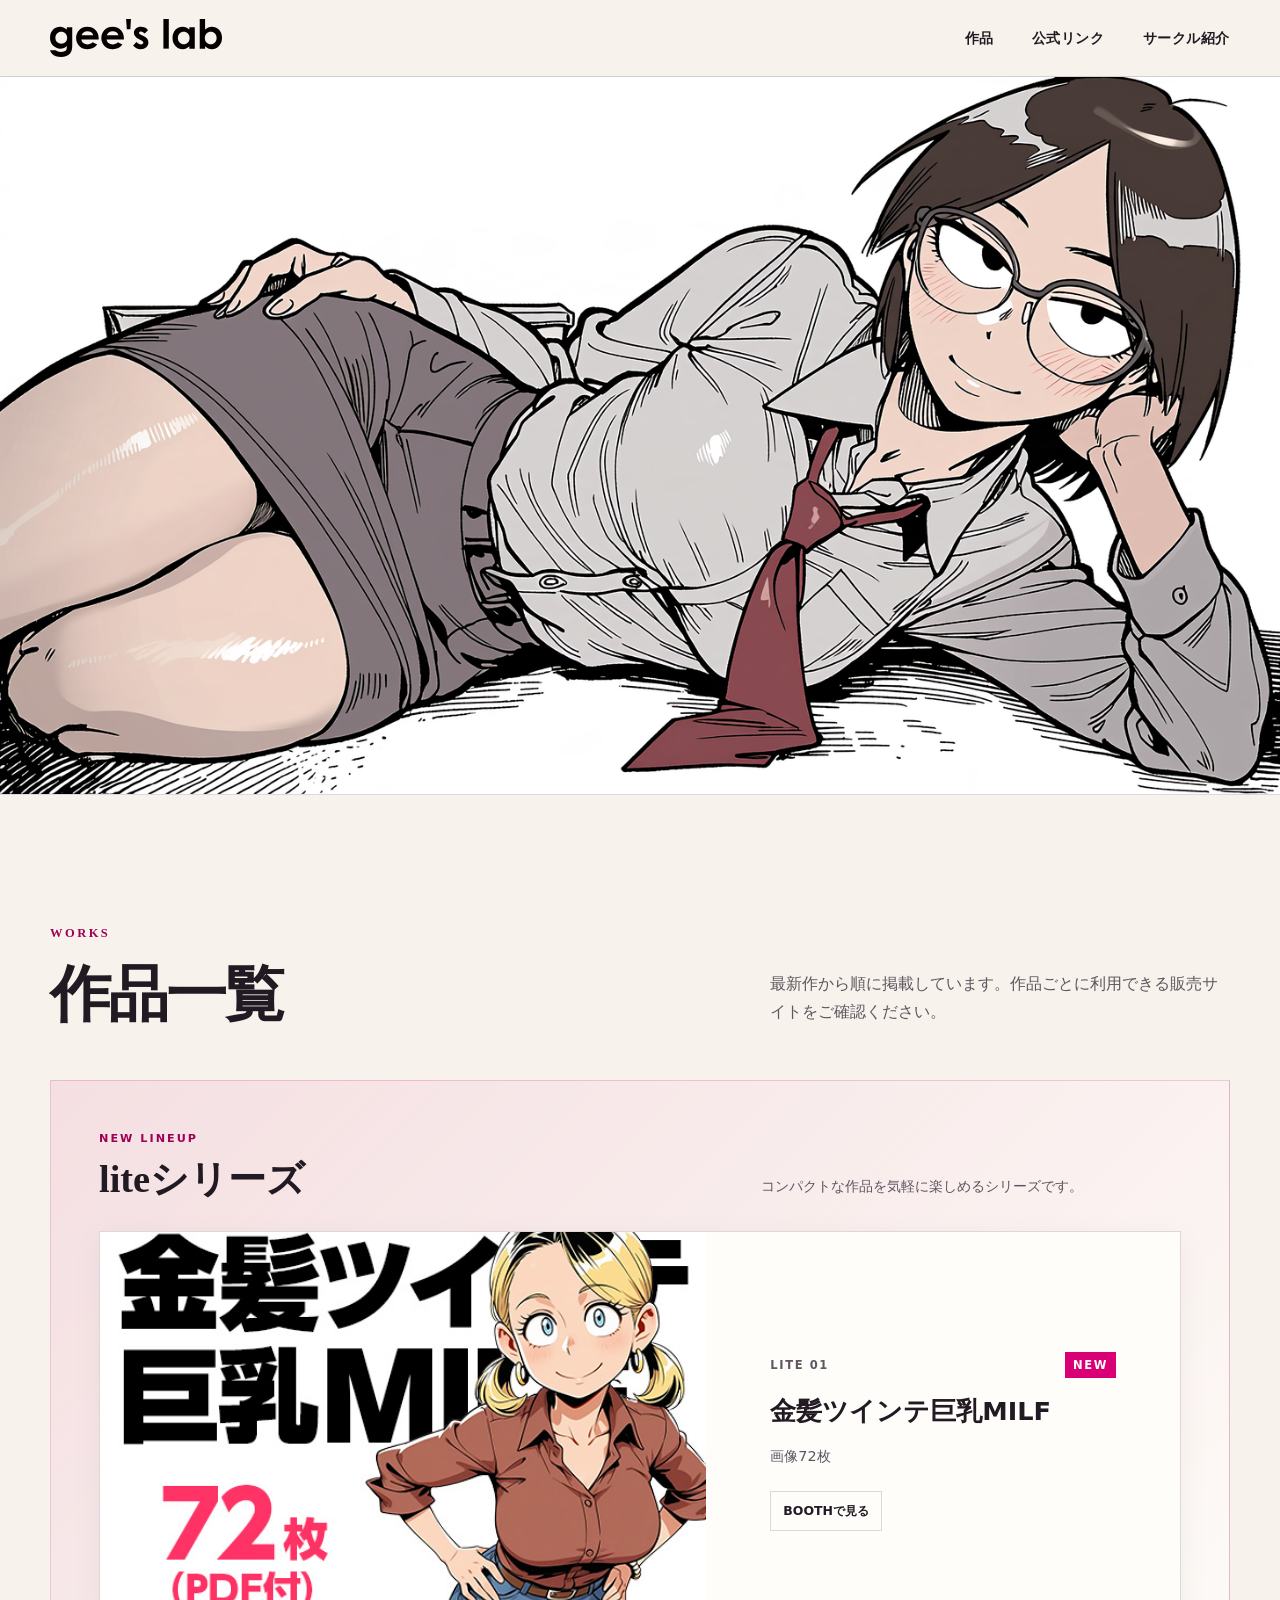
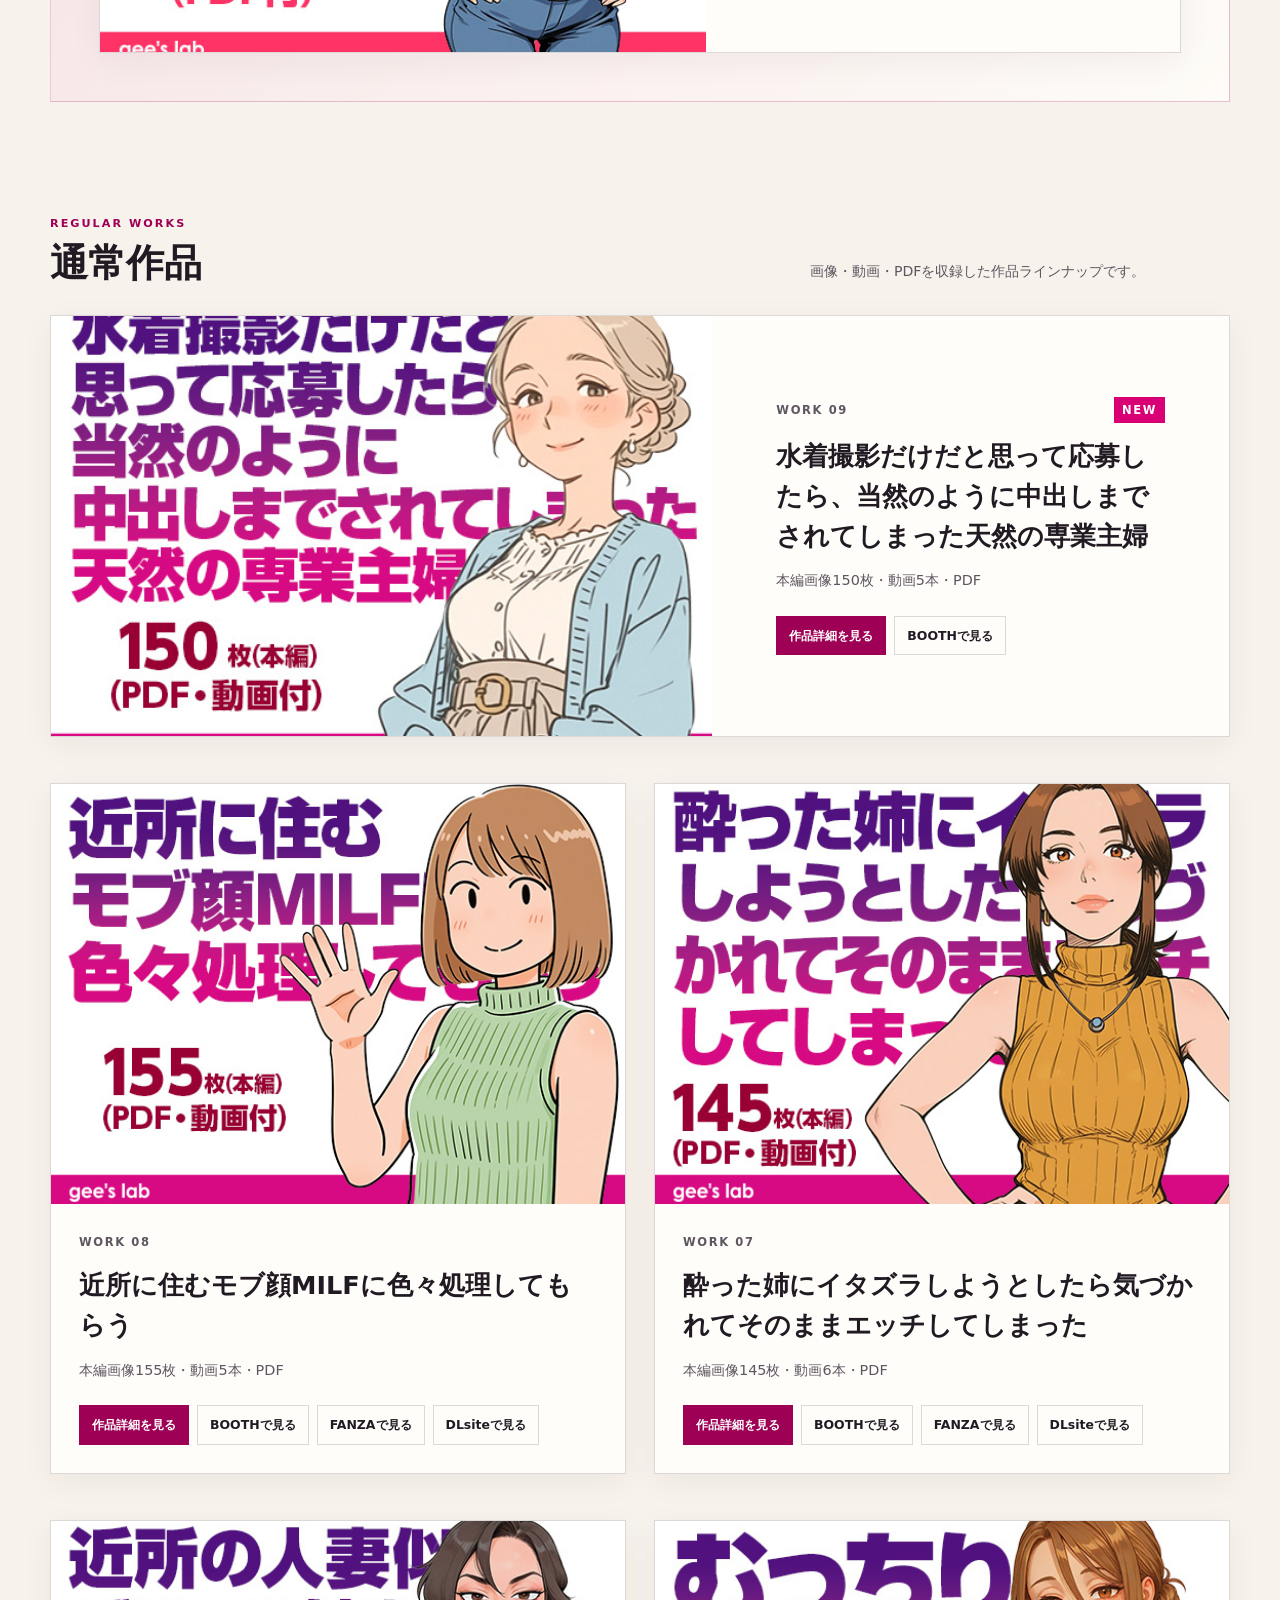
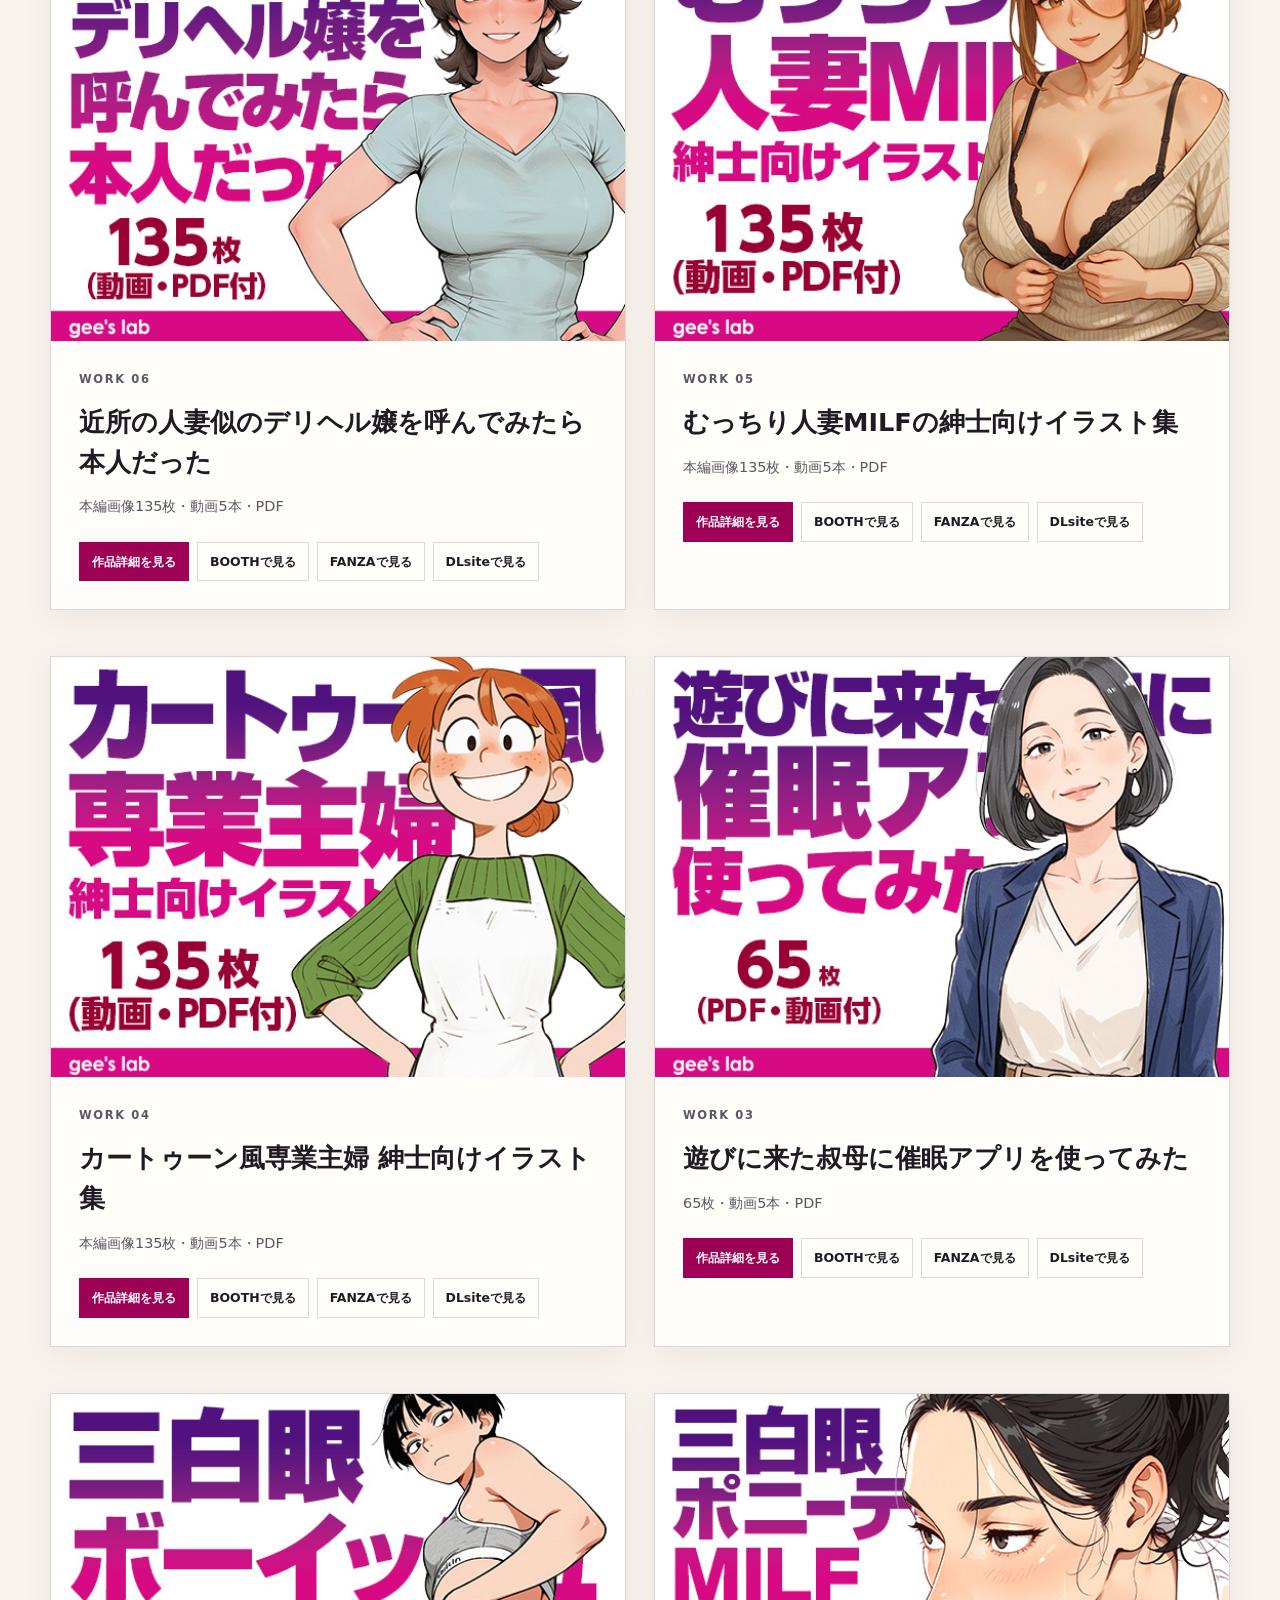
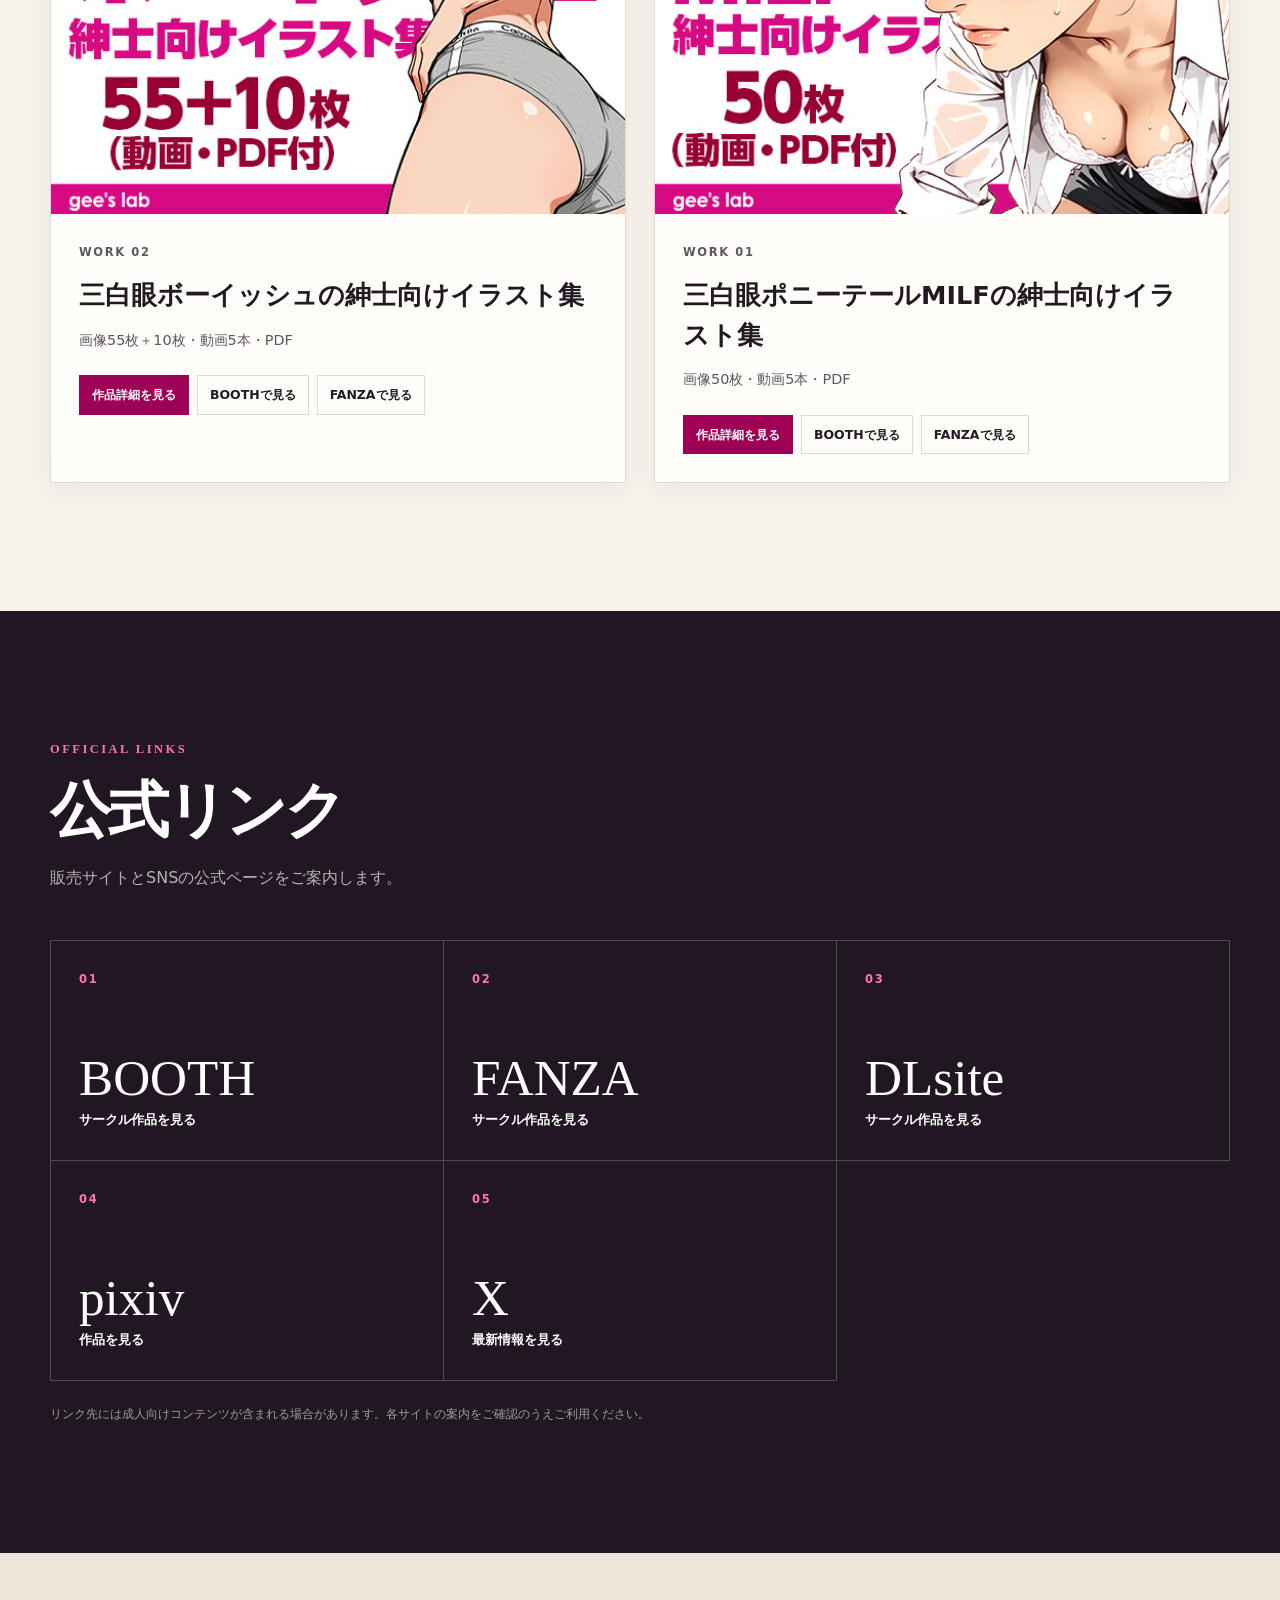
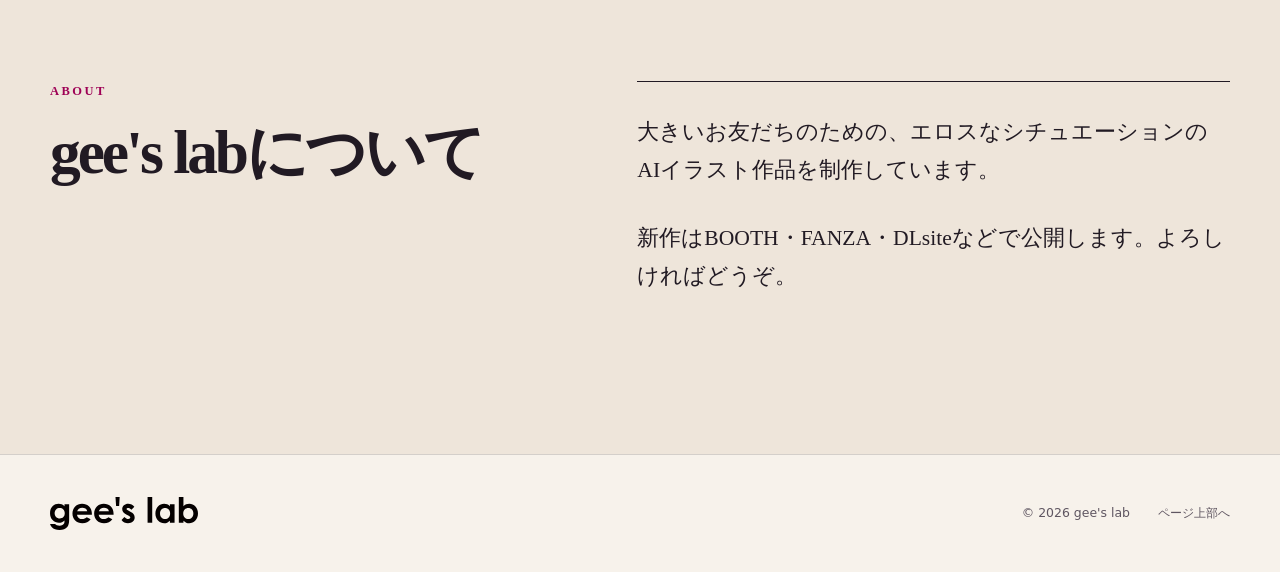
==== index.html @ e4be793f "Add files via upload" ====
<!DOCTYPE html>
<html lang="ja">
<head>
    <!-- Google Tag Manager -->
<script>(function(w,d,s,l,i){w[l]=w[l]||[];w[l].push({'gtm.start':
new Date().getTime(),event:'gtm.js'});var f=d.getElementsByTagName(s)[0],
j=d.createElement(s),dl=l!='dataLayer'?'&l='+l:'';j.async=true;j.src=
'https://www.googletagmanager.com/gtm.js?id='+i+dl;f.parentNode.insertBefore(j,f);
})(window,document,'script','dataLayer','GTM-M7GMLHJS');</script>
<!-- End Google Tag Manager -->
  <meta charset="UTF-8">
  <meta name="viewport" content="width=device-width, initial-scale=1.0">
  <meta name="description" content="gee's lab公式サイト。CG集・動画・PDF作品をご案内します。">
  <meta name="theme-color" content="#f7f2eb">
  <meta property="og:title" content="gee's lab｜イラスト作品">
  <meta property="og:description" content="CG集・動画・PDF作品をご案内する、gee's labの公式サイトです。">
  <meta property="og:type" content="website">
  <meta property="og:image" content="assets/hero.png">
  <title>gee's lab｜イラスト作品</title>
  <link rel="icon" href="assets/logo_geeslab.svg" type="image/svg+xml">
  <link rel="stylesheet" href="css/style.css?v=20261015">
<meta name="p:domain_verify" content="4c2252e1cac1ffca8bc03fd7c19382da"/>
</head>
<body>
  <!-- Google Tag Manager (noscript) -->
<noscript><iframe src="https://www.googletagmanager.com/ns.html?id=GTM-M7GMLHJS"
height="0" width="0" style="display:none;visibility:hidden"></iframe></noscript>
<!-- End Google Tag Manager (noscript) -->
  <a class="skip-link" href="#main">本文へ移動</a>
  <header class="site-header">
    <div class="container header-inner">
      <a class="brand" href="#top" aria-label="gee's lab トップへ">
        <img src="assets/logo_geeslab.svg" alt="gee's lab" width="188" height="42">
      </a>
      <nav class="nav" aria-label="メインナビゲーション">
        <a href="#works">作品</a>
        <a href="#stores">公式リンク</a>
        <a href="#about">サークル紹介</a>
      </nav>
    </div>
  </header>

  <main id="main">
    <section id="top" class="hero" aria-label="gee's lab メインビジュアル">
      <img class="hero-image" src="assets/hero.png" alt="眼鏡をかけた女性のイラスト">
    </section>

    <section id="works" class="section works-section">
      <div class="container">
        <div class="section-heading heading-row">
          <div><p class="eyebrow">Works</p><h2>作品一覧</h2></div>
          <p>最新作から順に掲載しています。作品ごとに利用できる販売サイトをご確認ください。</p>
        </div>
        <div class="product-groups">
          <section class="product-group product-group--lite" aria-labelledby="lite-series-title">
            <div class="product-group-heading">
              <div><p class="series-label">New lineup</p><h3 id="lite-series-title">liteシリーズ</h3></div>
              <p>コンパクトな作品を気軽に楽しめるシリーズです。</p>
            </div>
            <div id="lite-product-grid" class="product-grid" aria-live="polite"></div>
          </section>
          <section class="product-group" aria-labelledby="regular-series-title">
            <div class="product-group-heading">
              <div><p class="series-label">Regular works</p><h3 id="regular-series-title">通常作品</h3></div>
              <p>画像・動画・PDFを収録した作品ラインナップです。</p>
            </div>
            <div id="product-grid" class="product-grid" aria-live="polite"></div>
          </section>
        </div>
      </div>
    </section>

    <section id="stores" class="section stores-section">
      <div class="container">
        <div class="section-heading light-heading">
          <p class="eyebrow">Official links</p>
          <h2>公式リンク</h2>
          <p>販売サイトとSNSの公式ページをご案内します。</p>
        </div>
        <div class="store-grid">
          <a class="store-card" href="https://geeslab.booth.pm/" target="_blank" rel="noopener noreferrer"><span class="store-index">01</span><span class="store-name">BOOTH</span><span class="store-detail">サークル作品を見る</span></a>
          <a class="store-card" href="https://www.dmm.co.jp/dc/doujin/-/list/=/article=maker/exclude_ai=0/id=236347/" target="_blank" rel="noopener noreferrer"><span class="store-index">02</span><span class="store-name">FANZA</span><span class="store-detail">サークル作品を見る</span></a>
          <a class="store-card" href="https://www.dlsite.com/aix/circle/profile/=/maker_id/RG01079285.html" target="_blank" rel="noopener noreferrer"><span class="store-index">03</span><span class="store-name">DLsite</span><span class="store-detail">サークル作品を見る</span></a>
          <a class="store-card" href="https://www.pixiv.net/users/150469" target="_blank" rel="noopener noreferrer"><span class="store-index">04</span><span class="store-name">pixiv</span><span class="store-detail">作品を見る</span></a>
          <a class="store-card" href="https://x.com/geeslab2522222" target="_blank" rel="noopener noreferrer"><span class="store-index">05</span><span class="store-name">X</span><span class="store-detail">最新情報を見る</span></a>
        </div>
        <p class="notice">リンク先には成人向けコンテンツが含まれる場合があります。各サイトの案内をご確認のうえご利用ください。</p>
      </div>
    </section>

    <section id="about" class="section about-section">
      <div class="container about-grid">
        <div class="section-heading"><p class="eyebrow">About</p><h2>gee's labについて</h2></div>
        <div class="about-copy">
          <p>大きいお友だちのための、エロスなシチュエーションのAIイラスト作品を制作しています。</p>
          <p>新作はBOOTH・FANZA・DLsiteなどで公開します。よろしければどうぞ。</p>
        </div>
      </div>
    </section>
  </main>

  <footer class="site-footer">
    <div class="container footer-inner">
      <img src="assets/logo_geeslab.svg" alt="gee's lab" width="148" height="33">
      <div class="footer-meta"><span>© <span id="year"></span> gee's lab</span><a href="#top">ページ上部へ</a></div>
    </div>
  </footer>
  <script src="js/catalog.js?v=20261015"></script>
  <script src="js/main.js?v=20261015"></script>
</body>
</html>
---- css/style.css ----
:root {
  --ink: #211a23;
  --ink-soft: #5f5661;
  --paper: #f7f2eb;
  --paper-deep: #eee5da;
  --white: #fffdfa;
  --night: #211722;
  --magenta: #d80074;
  --magenta-dark: #9e0055;
  --line: rgba(33, 26, 35, 0.16);
  --max-width: 1180px;
  --shadow: 0 20px 60px rgba(51, 28, 43, 0.12);
}

* { box-sizing: border-box; }
html { scroll-behavior: smooth; }
body {
  margin: 0;
  color: var(--ink);
  background: var(--paper);
  font-family: "Noto Sans JP", "Yu Gothic", "Hiragino Kaku Gothic ProN", system-ui, sans-serif;
  line-height: 1.75;
}
body::selection { color: #fff; background: var(--magenta); }
img { display: block; max-width: 100%; }
a { color: inherit; text-decoration: none; }
a:focus-visible { outline: 3px solid var(--magenta); outline-offset: 4px; }

.skip-link {
  position: fixed;
  top: 8px;
  left: 8px;
  z-index: 100;
  padding: 10px 14px;
  color: #fff;
  background: var(--night);
  transform: translateY(-160%);
}
.skip-link:focus { transform: translateY(0); }
.container { width: min(calc(100% - 48px), var(--max-width)); margin: 0 auto; }

.site-header {
  position: sticky;
  top: 0;
  z-index: 20;
  background: rgba(247, 242, 235, 0.92);
  border-bottom: 1px solid var(--line);
  backdrop-filter: blur(16px);
}
.header-inner {
  min-height: 76px;
  display: flex;
  align-items: center;
  justify-content: space-between;
  gap: 36px;
}
.brand img { width: 172px; height: auto; }
.nav { display: flex; align-items: center; gap: clamp(18px, 3vw, 38px); font-size: 0.88rem; font-weight: 700; letter-spacing: 0.04em; }
.nav a { position: relative; padding: 8px 0; }
.nav a::after {
  content: "";
  position: absolute;
  right: 0;
  bottom: 2px;
  left: 0;
  height: 2px;
  background: var(--magenta);
  transform: scaleX(0);
  transform-origin: right;
  transition: transform 180ms ease;
}
.nav a:hover::after { transform: scaleX(1); transform-origin: left; }

.hero { overflow: hidden; background: #fff; border-bottom: 1px solid var(--line); }
.hero-image { width: 100%; height: auto; }
.eyebrow {
  margin: 0 0 12px;
  color: var(--magenta-dark);
  font-family: Georgia, "Times New Roman", serif;
  font-size: 0.78rem;
  font-weight: 700;
  letter-spacing: 0.2em;
  text-transform: uppercase;
}
.section-heading h2 {
  font-family: "Yu Mincho", "Hiragino Mincho ProN", serif;
  font-weight: 600;
  line-height: 1.22;
  letter-spacing: -0.05em;
}
.section { padding: clamp(76px, 10vw, 132px) 0; }
.section-heading { margin-bottom: 48px; }
.section-heading h2 { margin: 0; font-size: clamp(2.2rem, 4.8vw, 4.3rem); }
.section-heading > p:last-child { margin: 16px 0 0; color: var(--ink-soft); }
.heading-row { display: grid; grid-template-columns: 1fr minmax(280px, 460px); align-items: end; gap: 48px; }
.heading-row > p { margin-bottom: 6px !important; }

.product-groups { display: grid; gap: clamp(72px, 9vw, 112px); }
.product-group--lite {
  padding: clamp(24px, 4vw, 48px);
  background: linear-gradient(135deg, rgba(216, 0, 116, 0.08), rgba(255, 253, 250, 0.84));
  border: 1px solid rgba(158, 0, 85, 0.2);
}
.product-group-heading {
  margin-bottom: 28px;
  display: grid;
  grid-template-columns: 1fr minmax(260px, 420px);
  align-items: end;
  gap: 40px;
}
.series-label { margin: 0 0 6px; color: var(--magenta-dark); font-size: 0.7rem; font-weight: 800; letter-spacing: 0.18em; text-transform: uppercase; }
.product-group-heading h3 { margin: 0; font-family: "Yu Mincho", "Hiragino Mincho ProN", serif; font-size: clamp(1.75rem, 3vw, 2.7rem); font-weight: 600; line-height: 1.25; }
.product-group-heading > p { margin: 0 0 4px; color: var(--ink-soft); font-size: 0.88rem; }
.product-grid { display: grid; grid-template-columns: repeat(2, minmax(0, 1fr)); gap: 46px 28px; }
.product-card {
  min-width: 0;
  background: var(--white);
  border: 1px solid var(--line);
  box-shadow: 0 8px 30px rgba(51, 28, 43, 0.05);
  transition: transform 180ms ease, box-shadow 180ms ease;
}
.product-card:hover { transform: translateY(-5px); box-shadow: var(--shadow); }
.featured-product { grid-column: 1 / -1; display: grid; grid-template-columns: 1.28fr 1fr; }
.product-image-link { display: block; overflow: hidden; background: #fff; }
.product-image { width: 100%; aspect-ratio: 4 / 3; object-fit: cover; transition: transform 300ms ease; }
.product-image-link:hover .product-image { transform: scale(1.02); }
.product-body { padding: 28px; }
.featured-product .product-body { display: flex; flex-direction: column; justify-content: center; padding: clamp(32px, 5vw, 64px); }
.product-meta { display: flex; align-items: center; justify-content: space-between; margin-bottom: 14px; color: var(--ink-soft); font-size: 0.72rem; font-weight: 800; letter-spacing: 0.14em; }
.new-badge { padding: 3px 8px; color: #fff; background: var(--magenta); }
.product-body h3 { margin: 0; font-size: clamp(1.18rem, 2vw, 1.65rem); line-height: 1.55; }
.product-title-link:hover { color: var(--magenta-dark); }
.product-title-link:focus-visible { outline: 3px solid var(--magenta); outline-offset: 4px; }
.product-body p { margin: 12px 0 22px; color: var(--ink-soft); font-size: 0.9rem; }
.product-links { display: flex; flex-wrap: wrap; gap: 8px; }
.product-link { padding: 8px 12px; border: 1px solid var(--line); font-size: 0.78rem; font-weight: 800; transition: color 150ms ease, background 150ms ease, border-color 150ms ease; }
.product-link:hover { color: #fff; background: var(--magenta-dark); border-color: var(--magenta-dark); }
.product-detail-link { color: #fff; background: var(--magenta-dark); border-color: var(--magenta-dark); }

.stores-section { color: #fff; background: var(--night); }
.light-heading .eyebrow { color: #ff72b9; }
.light-heading > p:last-child { color: rgba(255,255,255,0.67); }
.store-grid { display: grid; grid-template-columns: repeat(3, 1fr); border-top: 1px solid rgba(255,255,255,0.22); border-left: 1px solid rgba(255,255,255,0.22); }
.store-card { min-height: 220px; padding: 28px; display: flex; flex-direction: column; border-right: 1px solid rgba(255,255,255,0.22); border-bottom: 1px solid rgba(255,255,255,0.22); transition: color 160ms ease, background 160ms ease; }
.store-card:hover { color: var(--night); background: var(--paper); }
.store-index { color: #ff72b9; font-size: 0.72rem; font-weight: 800; letter-spacing: 0.14em; }
.store-name { margin: auto 0 6px; font-family: Georgia, serif; font-size: clamp(2rem, 4vw, 3.4rem); line-height: 1; }
.store-detail { font-size: 0.82rem; font-weight: 700; }
.notice { margin: 22px 0 0; color: rgba(255,255,255,0.57); font-size: 0.78rem; }

.about-section { background: var(--paper-deep); }
.about-grid { display: grid; grid-template-columns: 0.9fr 1.1fr; gap: clamp(48px, 8vw, 110px); align-items: start; }
.about-copy { padding-top: 32px; border-top: 1px solid var(--ink); font-family: "Yu Mincho", "Hiragino Mincho ProN", serif; font-size: clamp(1.05rem, 2vw, 1.35rem); }
.about-copy p { margin: 0 0 1.4em; }
.site-footer { padding: 42px 0; background: var(--paper); border-top: 1px solid var(--line); }
.footer-inner { display: flex; align-items: center; justify-content: space-between; gap: 28px; }
.footer-inner > img { width: 148px; height: auto; }
.footer-meta { display: flex; gap: 28px; color: var(--ink-soft); font-size: 0.78rem; }
.footer-meta a:hover { color: var(--magenta-dark); }

@media (max-width: 880px) {
  .heading-row { grid-template-columns: 1fr; gap: 16px; }
  .product-group-heading { grid-template-columns: 1fr; gap: 10px; }
  .product-grid { gap: 24px; }
  .featured-product { display: block; }
  .store-grid { grid-template-columns: 1fr; }
  .store-card { min-height: 150px; }
  .about-grid { grid-template-columns: 1fr; gap: 0; }
}

@media (max-width: 620px) {
  .container { width: min(calc(100% - 30px), var(--max-width)); }
  .header-inner { min-height: 66px; }
  .brand img { width: 126px; }
  .nav { gap: 13px; font-size: 0.75rem; }
  .nav a:last-child { display: none; }
  .product-group--lite { padding: 20px; }
  .product-grid { grid-template-columns: 1fr; }
  .product-body, .featured-product .product-body { padding: 22px; }
  .footer-inner, .footer-meta { align-items: flex-start; flex-direction: column; }
  .footer-meta { gap: 8px; }
}

@media (prefers-reduced-motion: reduce) {
  html { scroll-behavior: auto; }
  *, *::before, *::after { transition-duration: 0.01ms !important; }
}
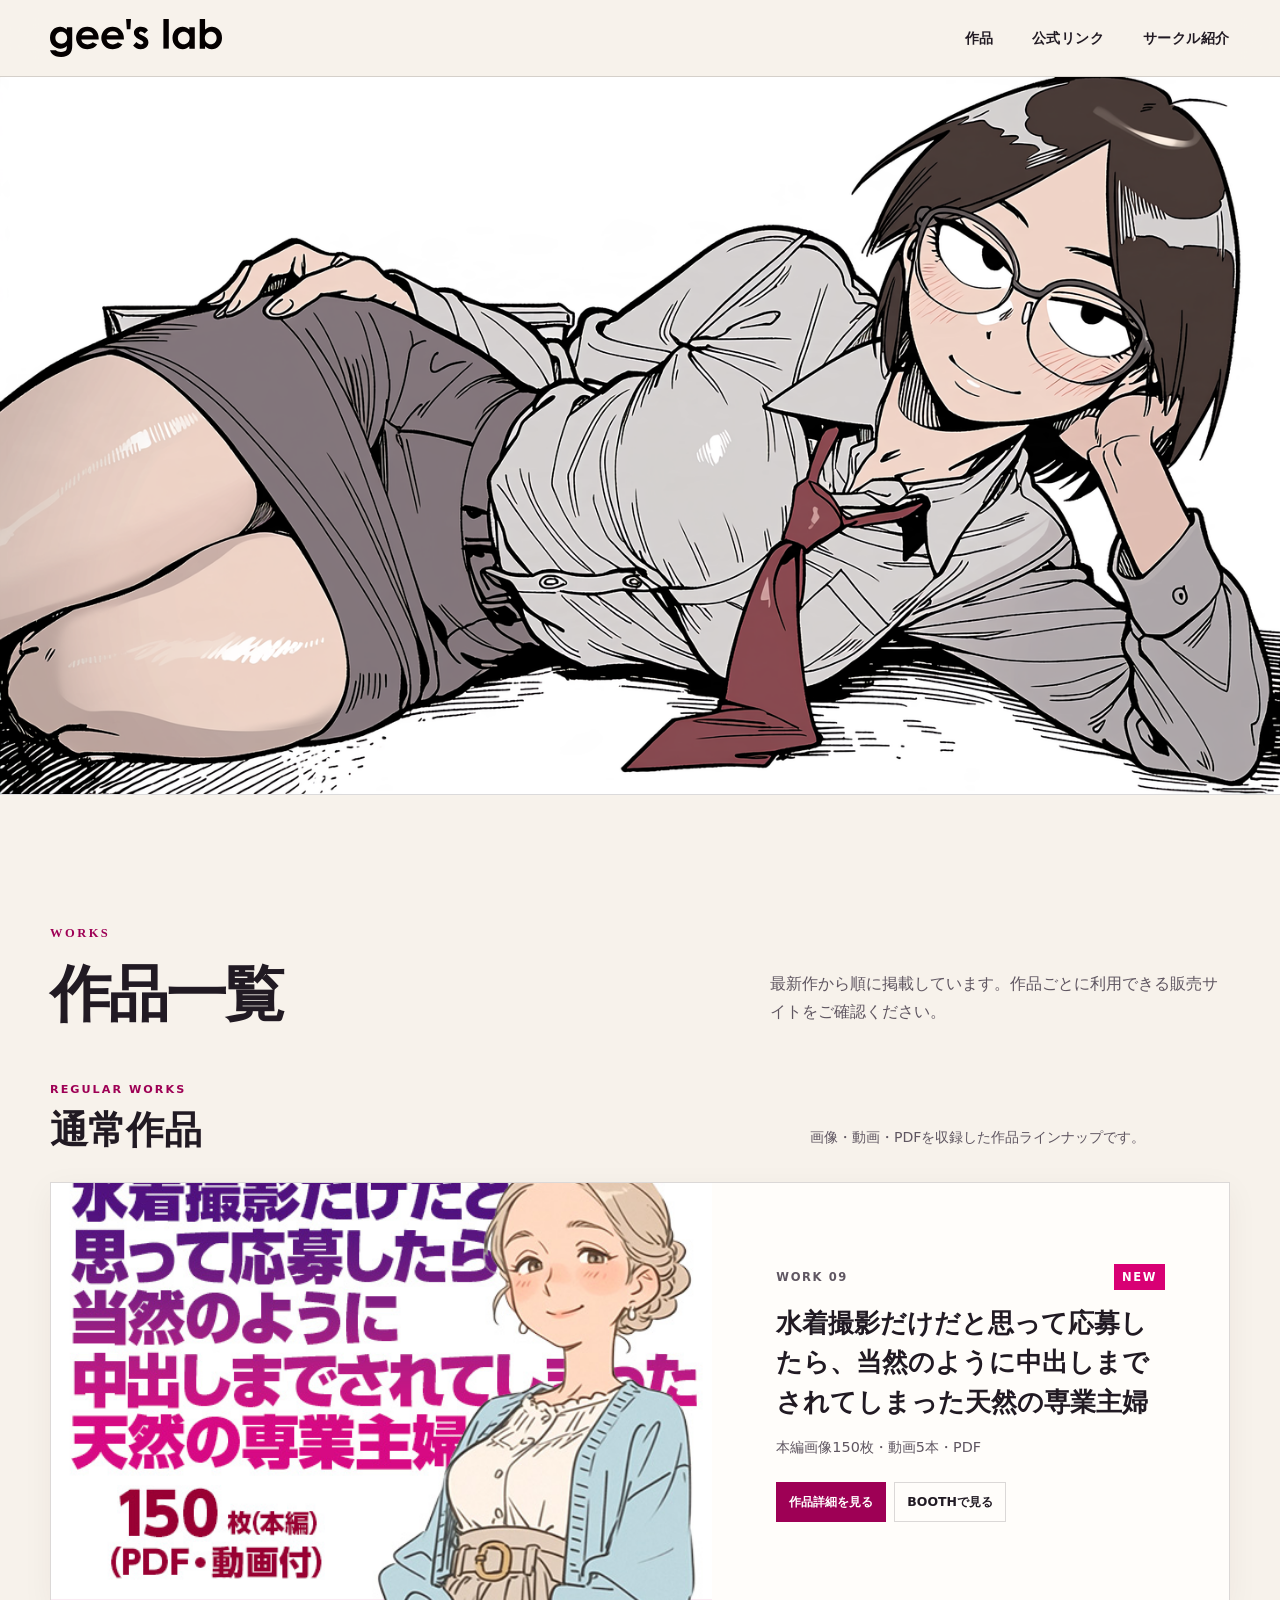
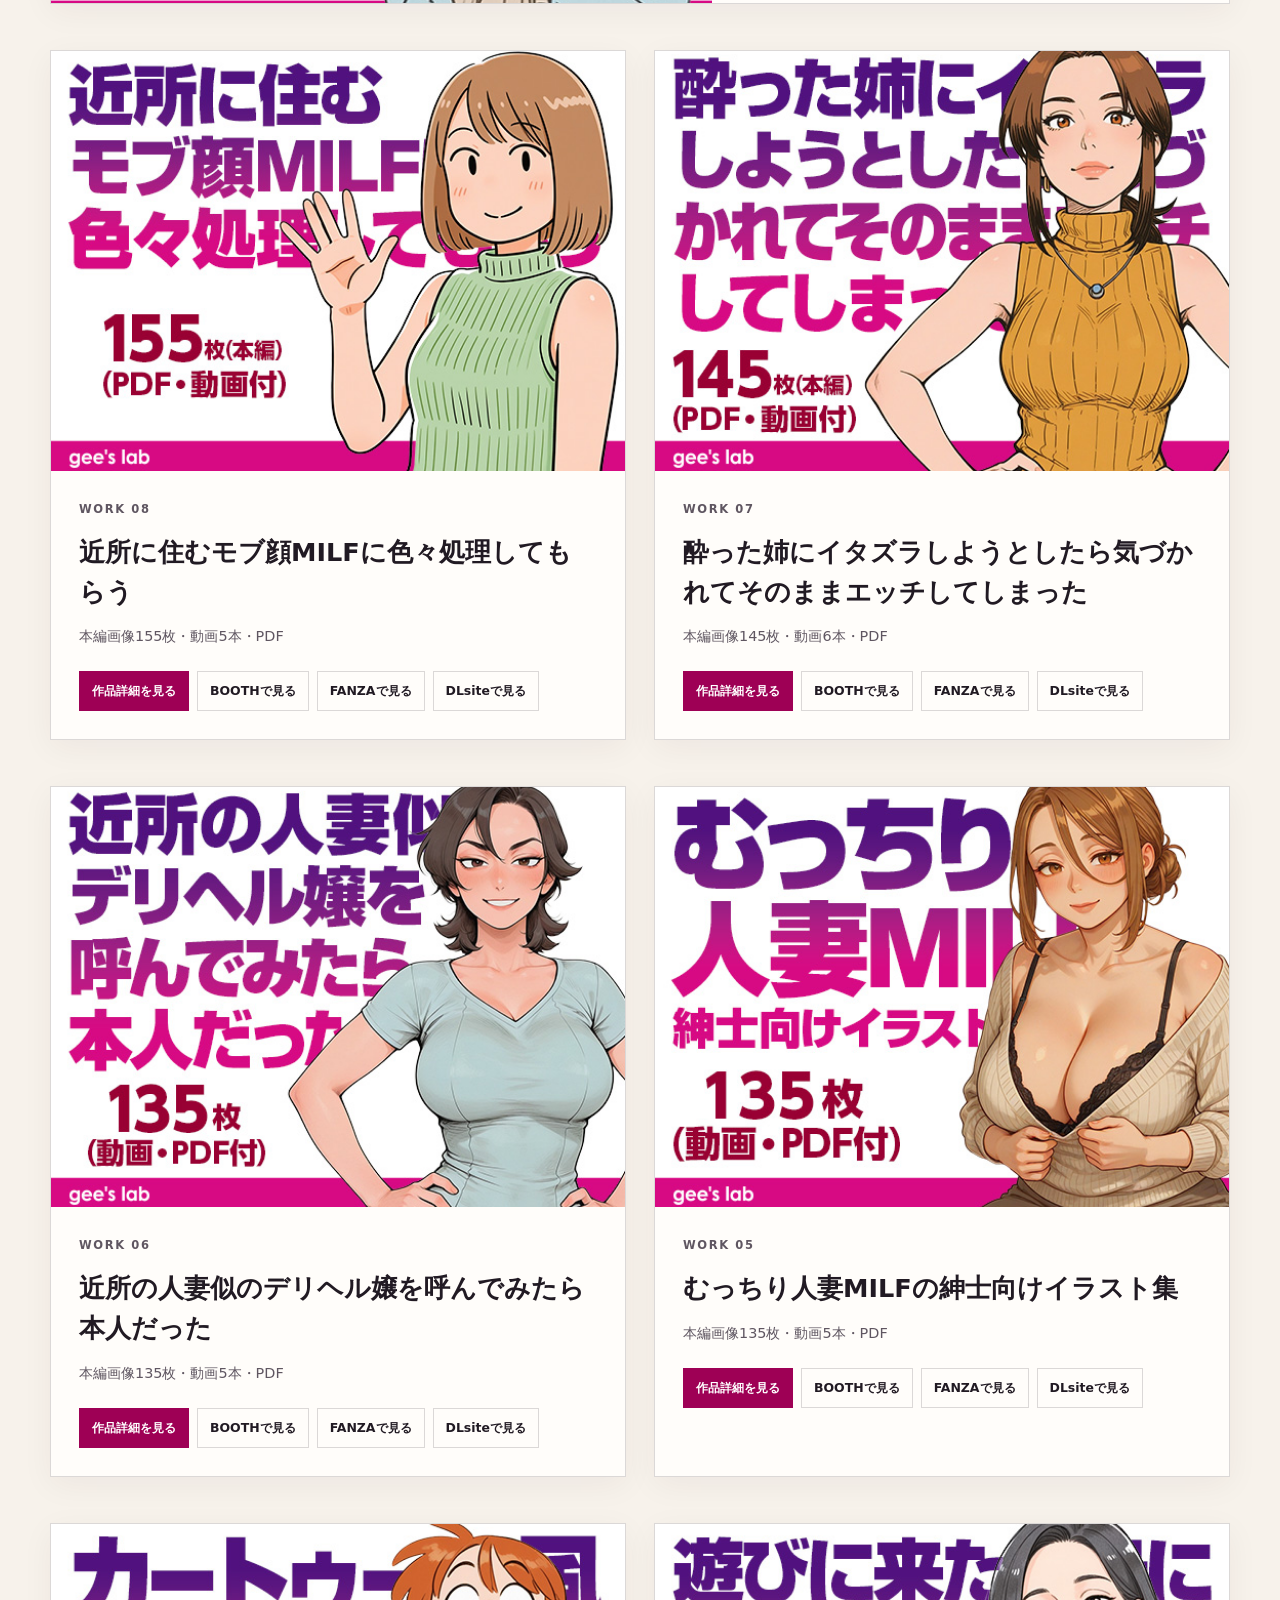
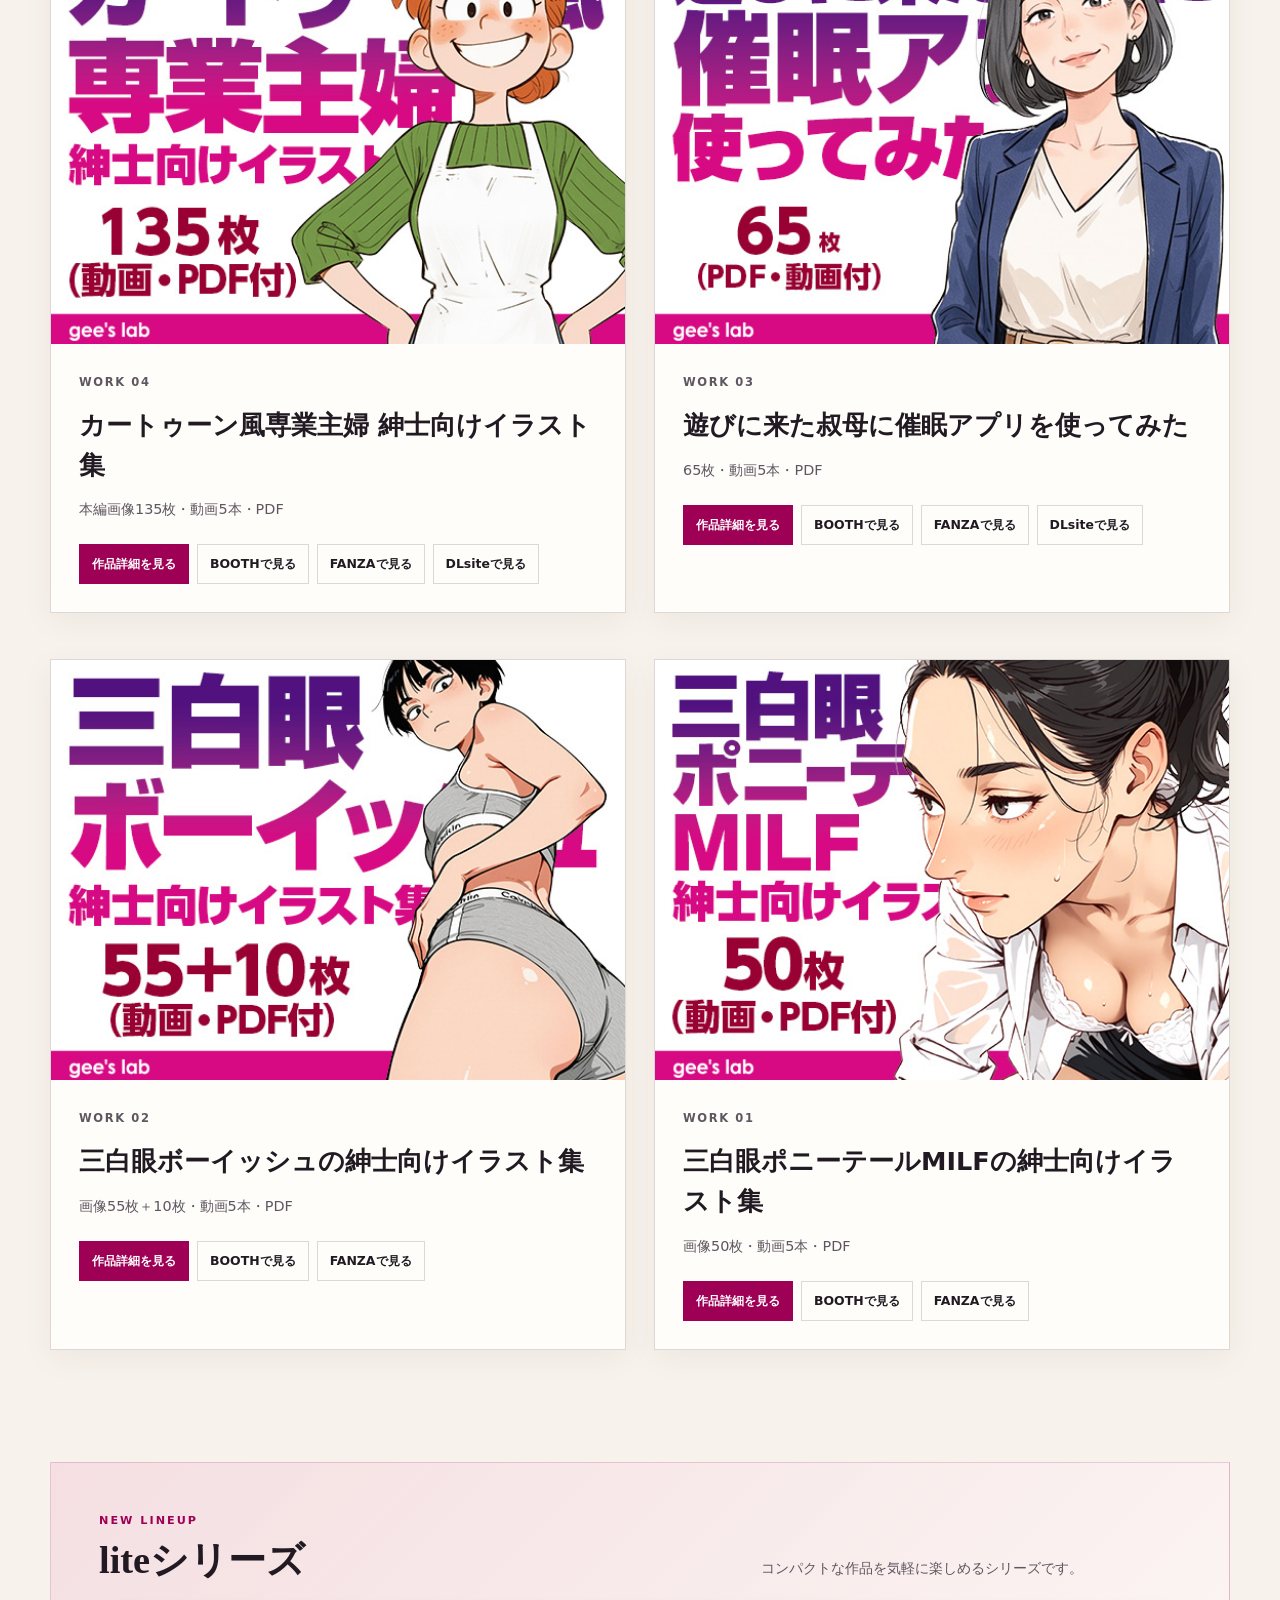
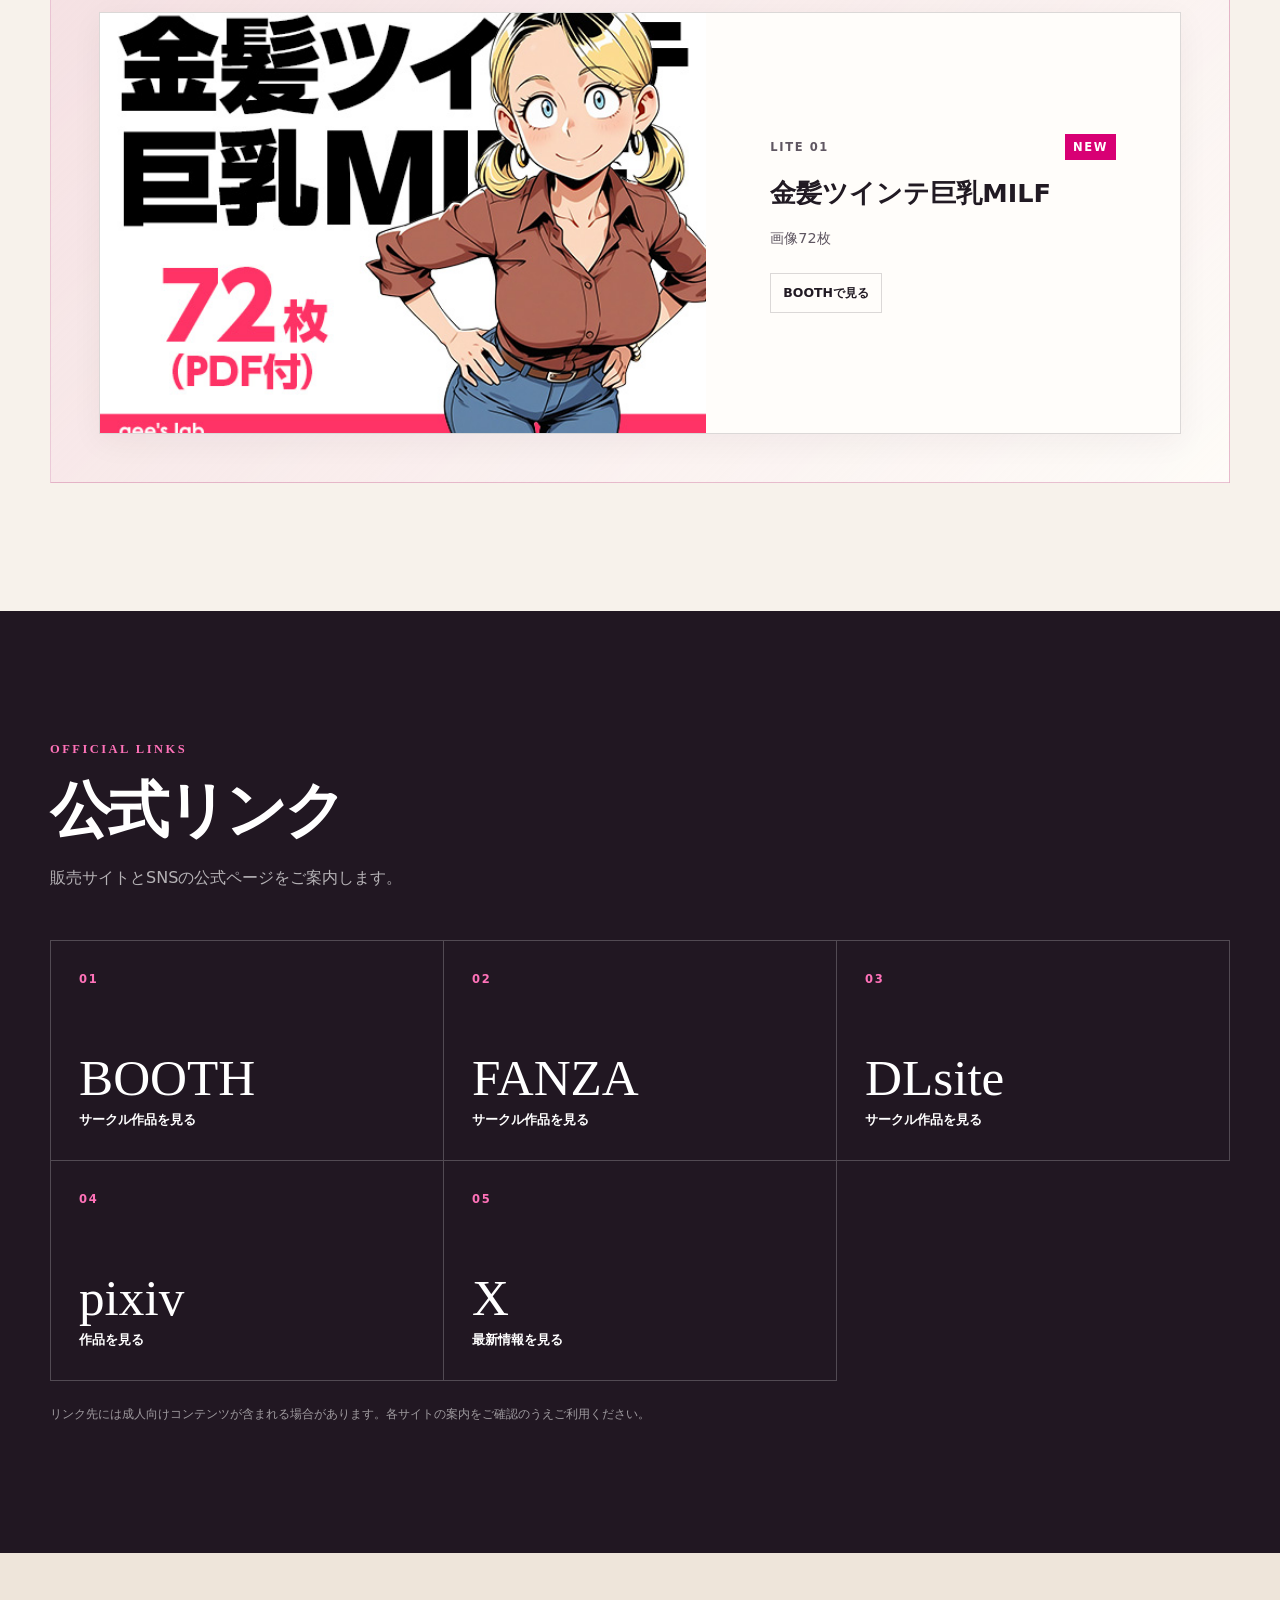
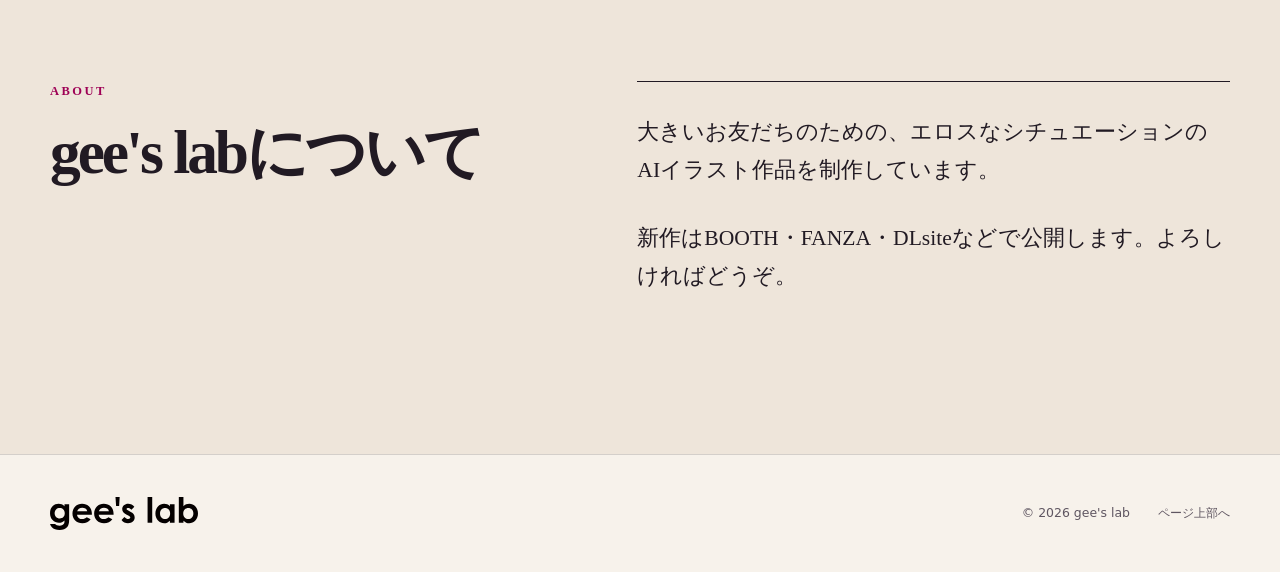
==== commit c248ec41: "Add files via upload" ====
--- a/index.html
+++ b/index.html
@@ -52,19 +52,19 @@
           <p>最新作から順に掲載しています。作品ごとに利用できる販売サイトをご確認ください。</p>
         </div>
         <div class="product-groups">
+          <section class="product-group" aria-labelledby="regular-series-title">
+            <div class="product-group-heading">
+              <div><p class="series-label">Regular works</p><h3 id="regular-series-title">通常作品</h3></div>
+              <p>画像・動画・PDFを収録した作品ラインナップです。</p>
+            </div>
+            <div id="product-grid" class="product-grid" aria-live="polite"></div>
+          </section>
           <section class="product-group product-group--lite" aria-labelledby="lite-series-title">
             <div class="product-group-heading">
               <div><p class="series-label">New lineup</p><h3 id="lite-series-title">liteシリーズ</h3></div>
               <p>コンパクトな作品を気軽に楽しめるシリーズです。</p>
             </div>
             <div id="lite-product-grid" class="product-grid" aria-live="polite"></div>
-          </section>
-          <section class="product-group" aria-labelledby="regular-series-title">
-            <div class="product-group-heading">
-              <div><p class="series-label">Regular works</p><h3 id="regular-series-title">通常作品</h3></div>
-              <p>画像・動画・PDFを収録した作品ラインナップです。</p>
-            </div>
-            <div id="product-grid" class="product-grid" aria-live="polite"></div>
           </section>
         </div>
       </div>
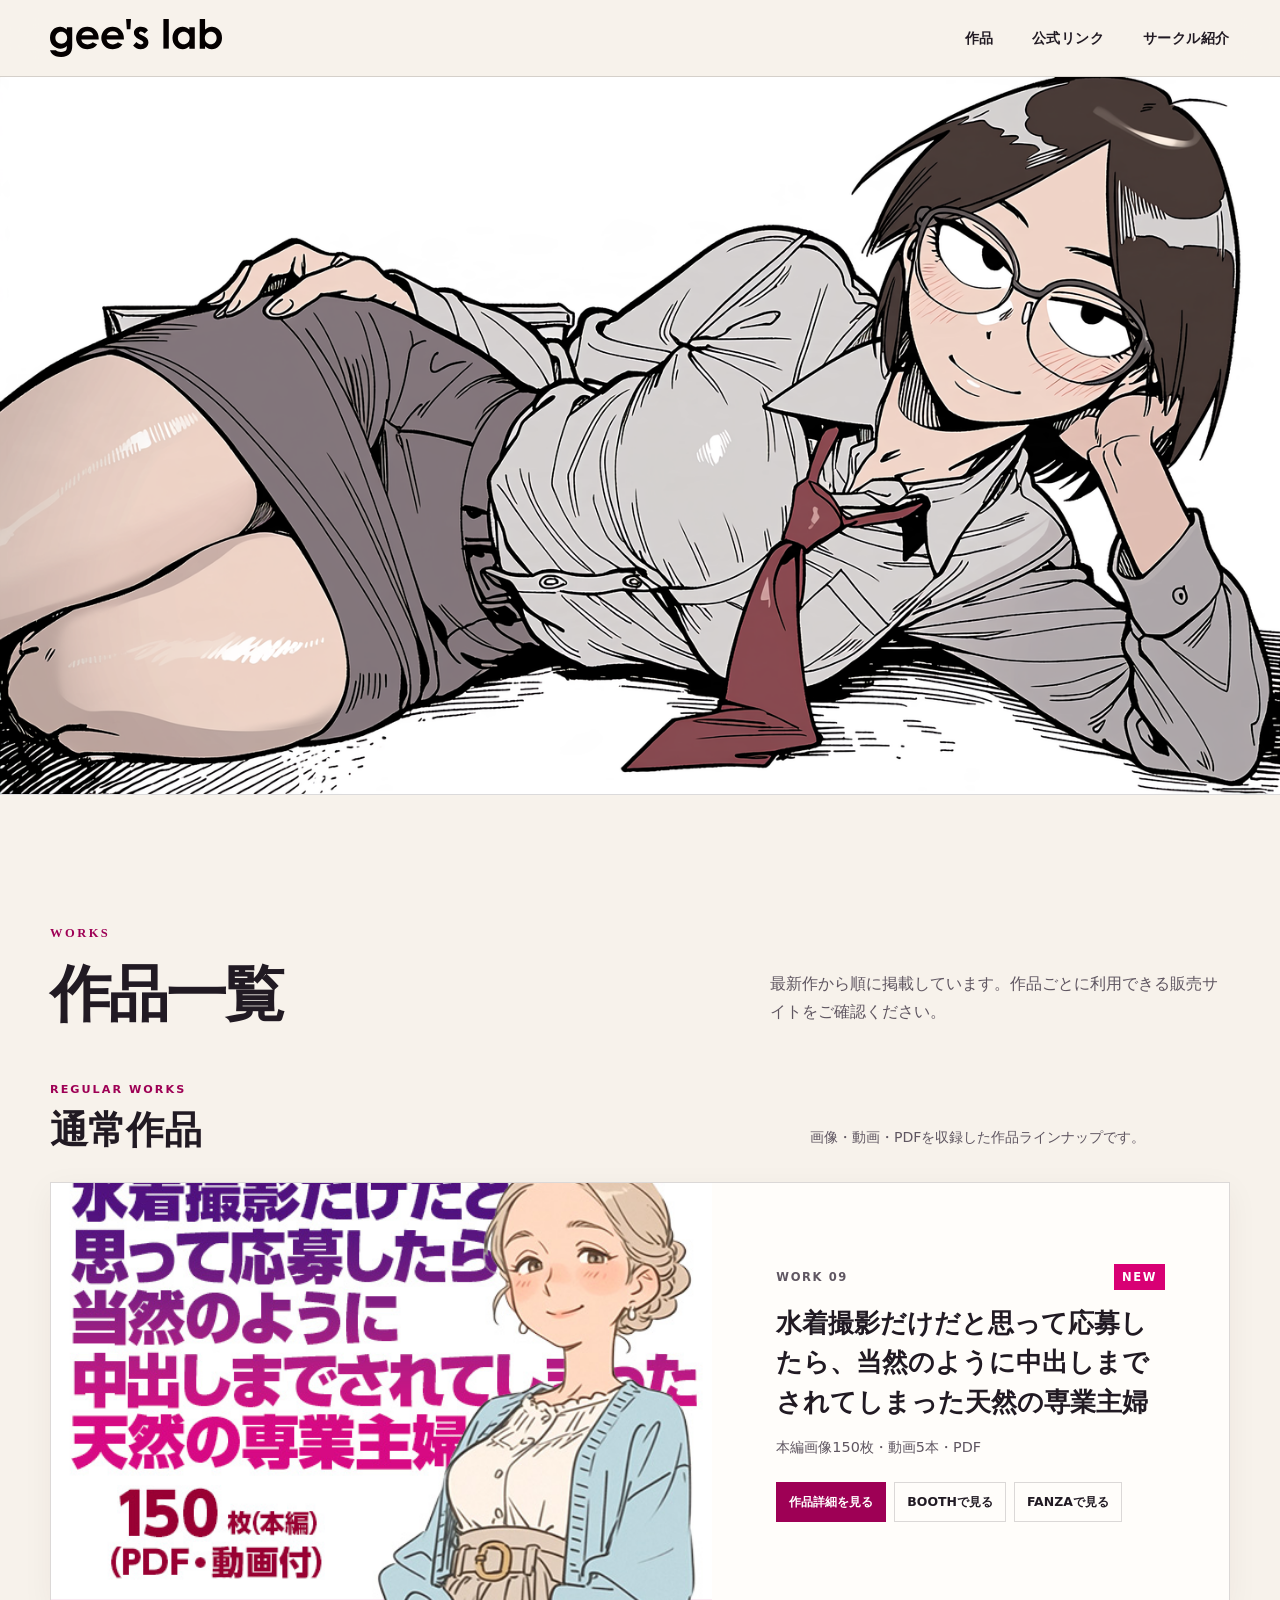
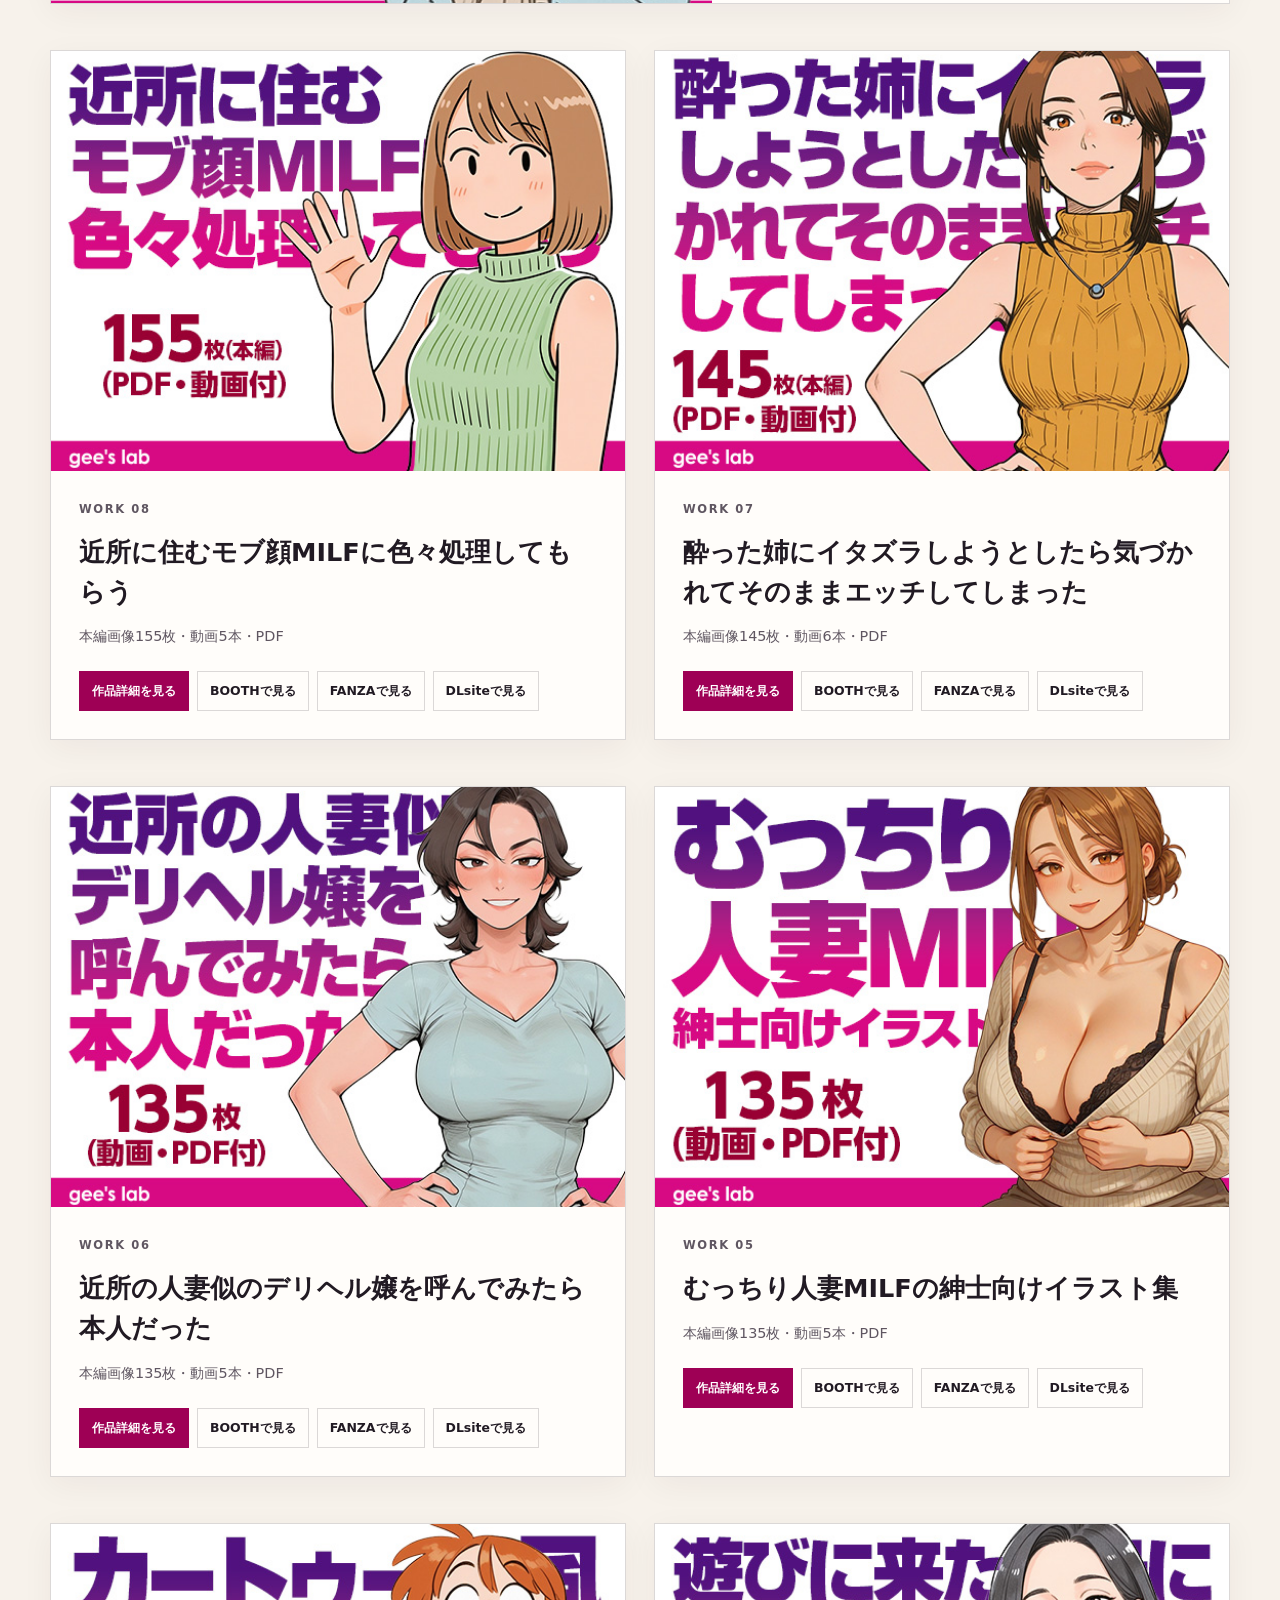
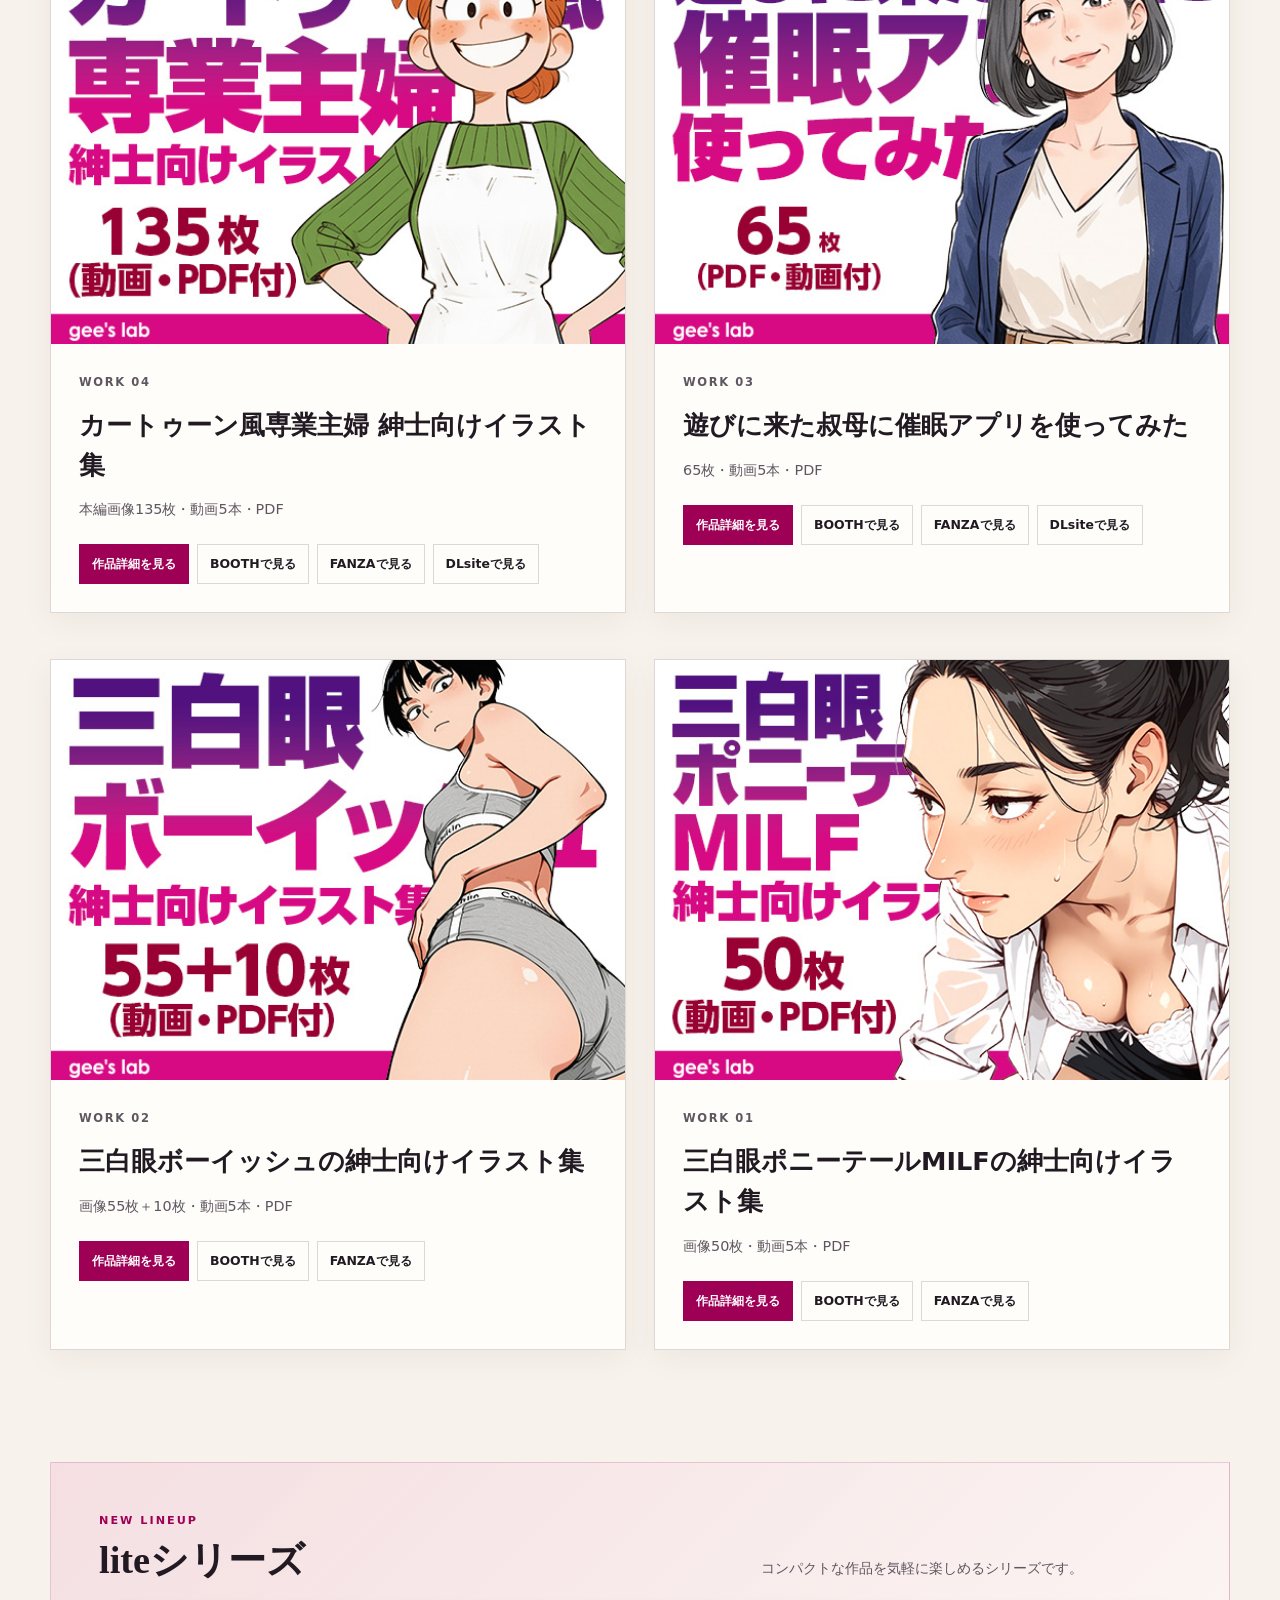
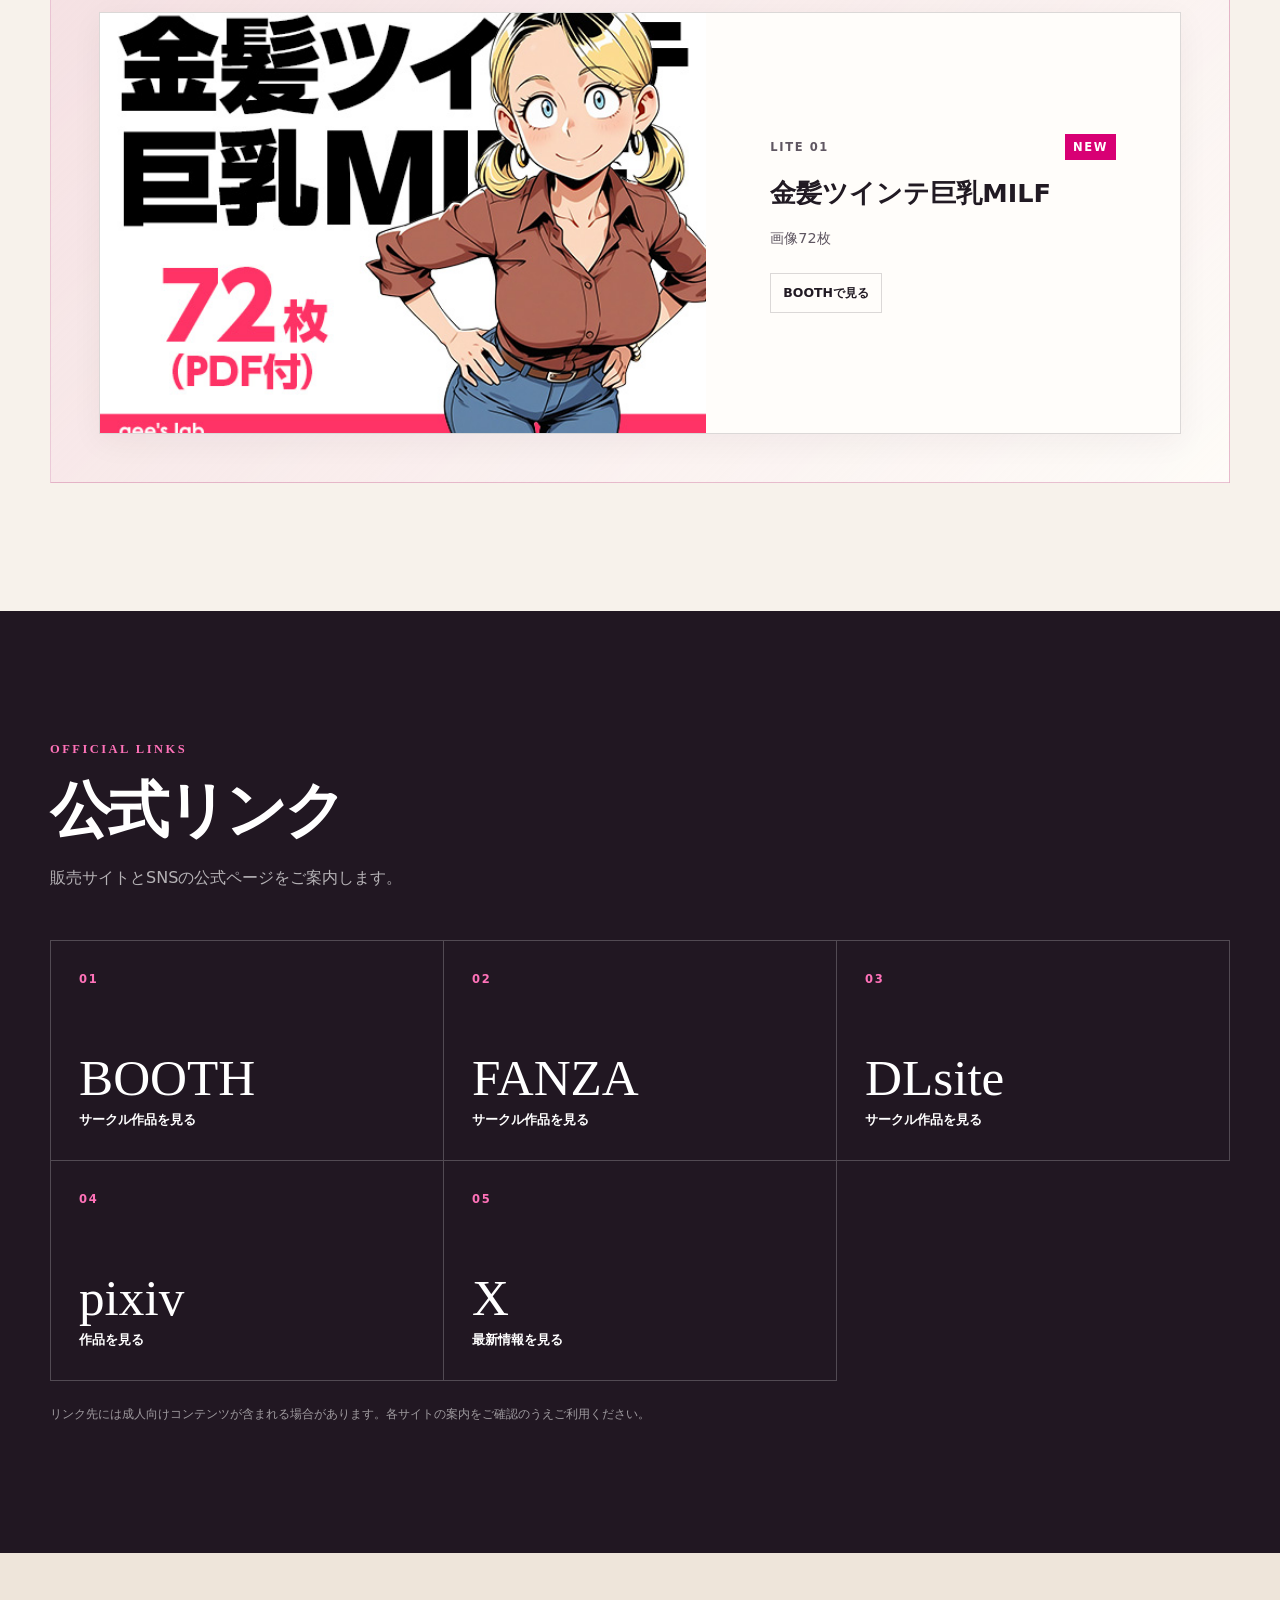
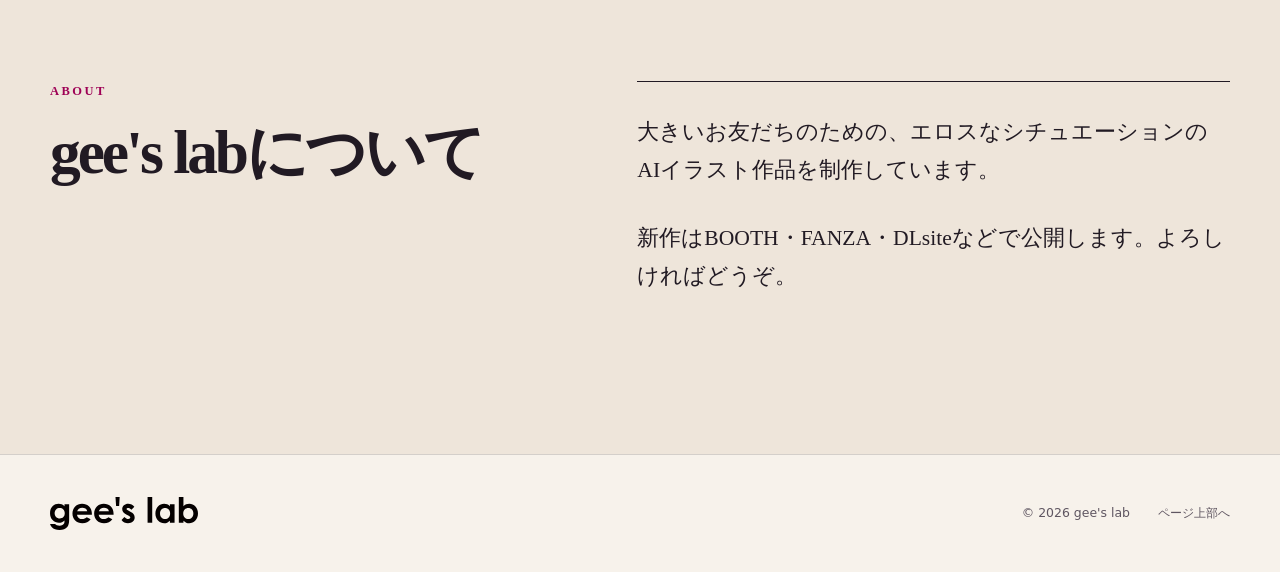
==== commit 724950f7: "Add files via upload" ====
--- a/index.html
+++ b/index.html
@@ -17,7 +17,8 @@
   <meta property="og:type" content="website">
   <meta property="og:image" content="assets/hero.png">
   <title>gee's lab｜イラスト作品</title>
-  <link rel="icon" href="assets/logo_geeslab.svg" type="image/svg+xml">
+  <link rel="icon" href="assets/favicon-32.png" type="image/png" sizes="32x32">
+  <link rel="apple-touch-icon" href="assets/apple-touch-icon.png" sizes="180x180">
   <link rel="stylesheet" href="css/style.css?v=20261015">
 <meta name="p:domain_verify" content="4c2252e1cac1ffca8bc03fd7c19382da"/>
 </head>
@@ -105,7 +106,7 @@
       <div class="footer-meta"><span>© <span id="year"></span> gee's lab</span><a href="#top">ページ上部へ</a></div>
     </div>
   </footer>
-  <script src="js/catalog.js?v=20261015"></script>
+  <script src="js/catalog.js?v=20261023"></script>
   <script src="js/main.js?v=20261015"></script>
 </body>
 </html>
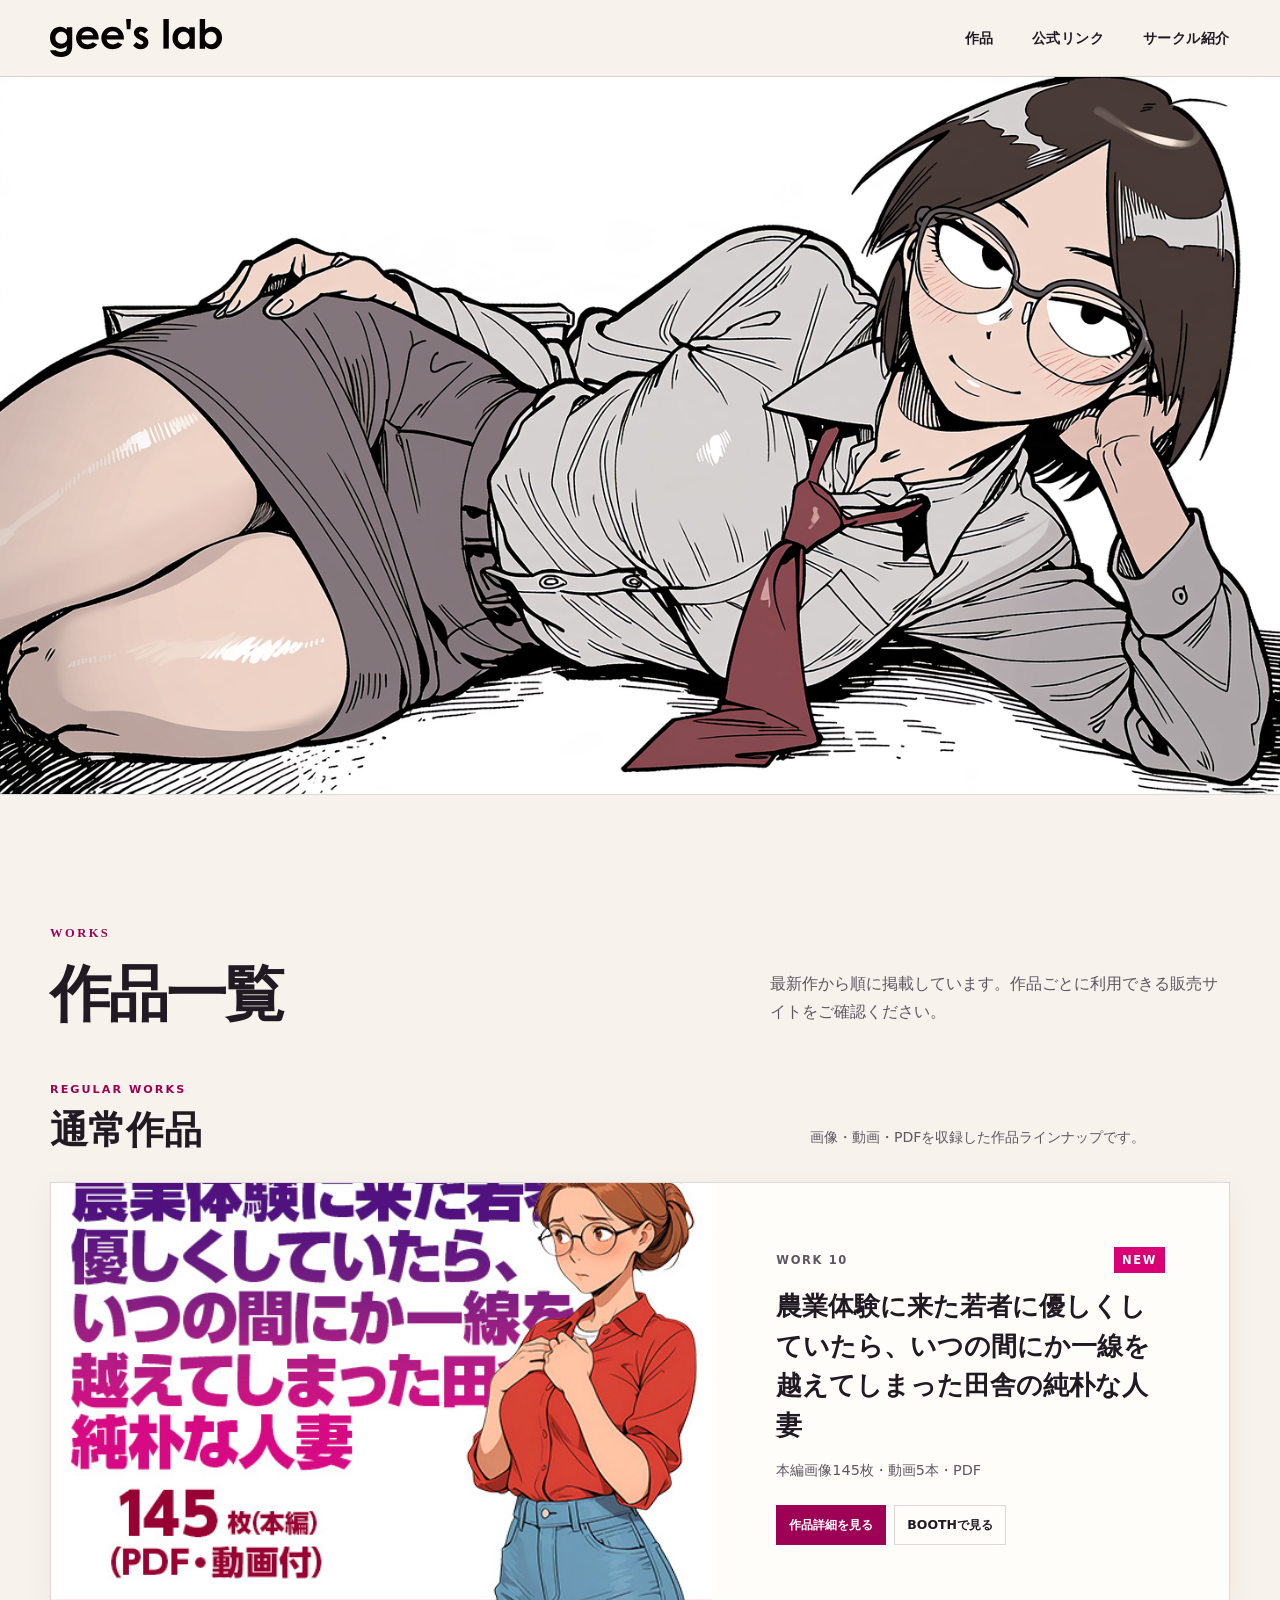
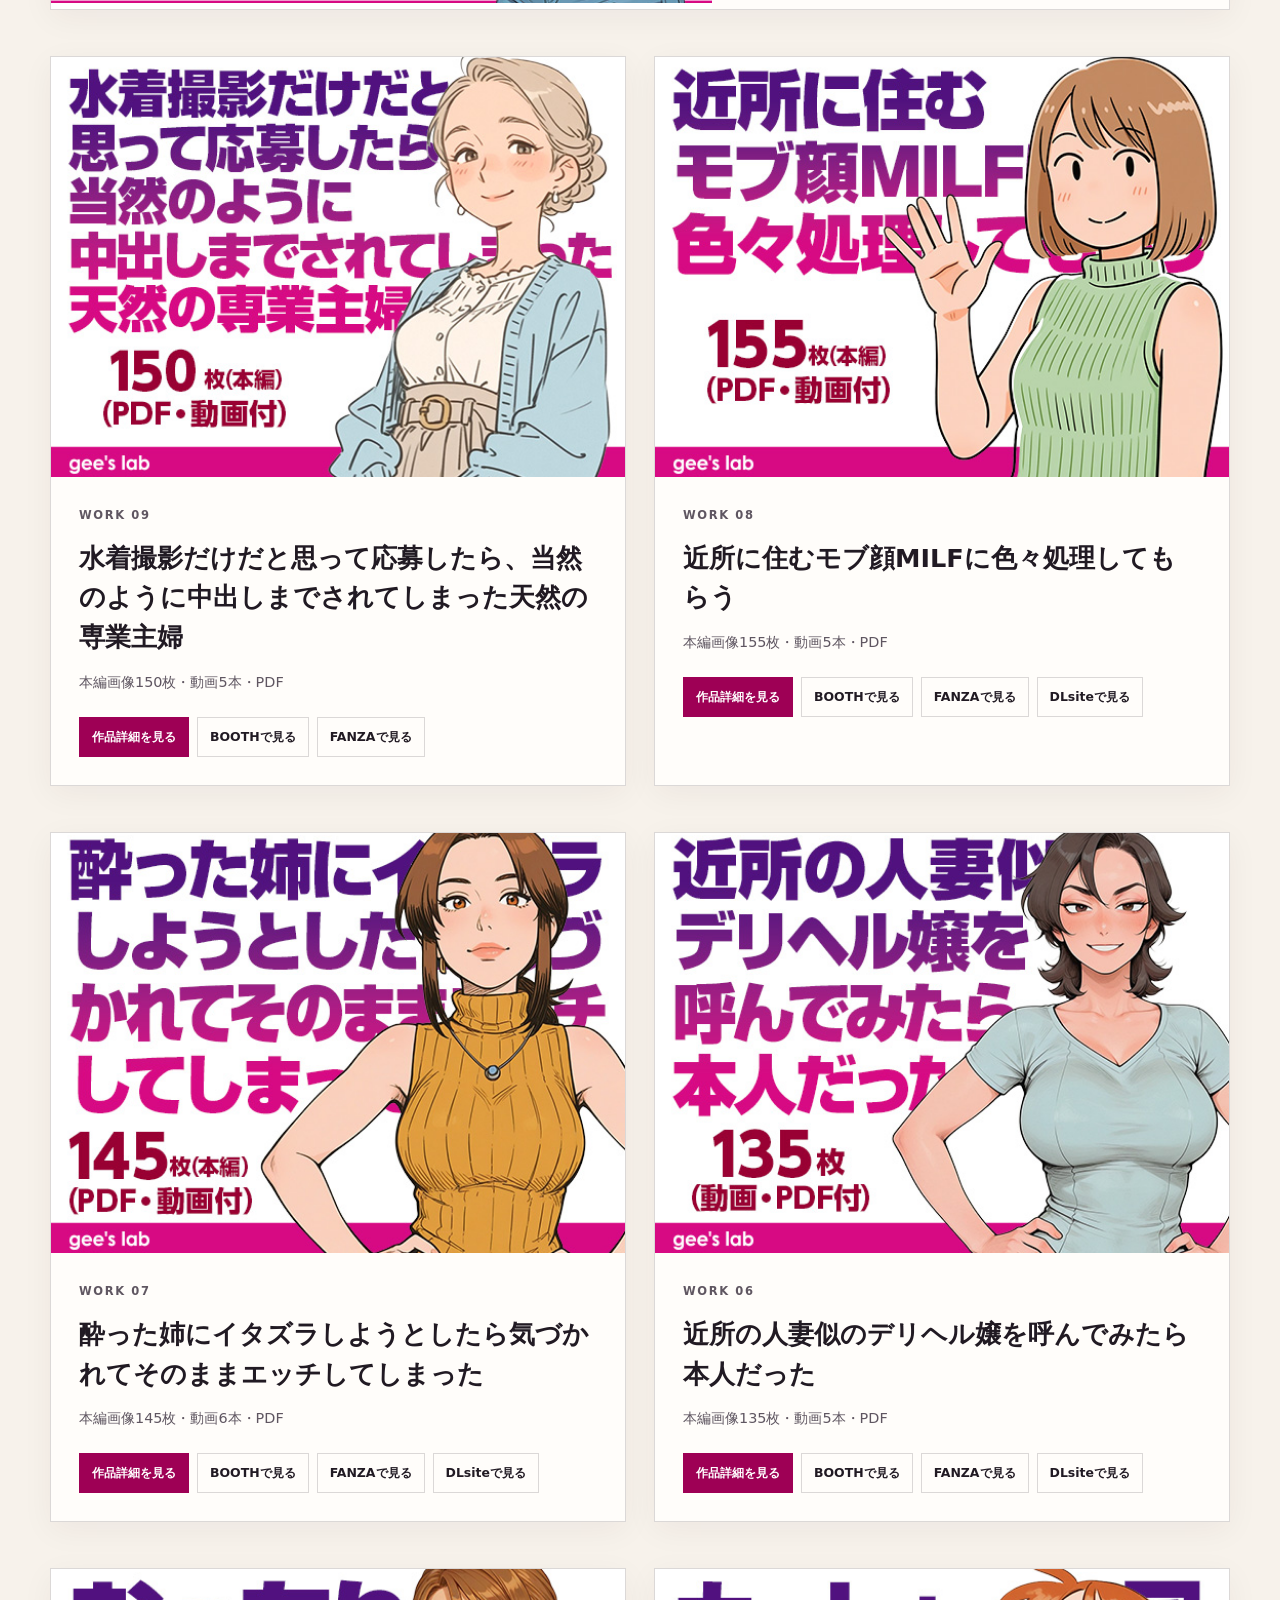
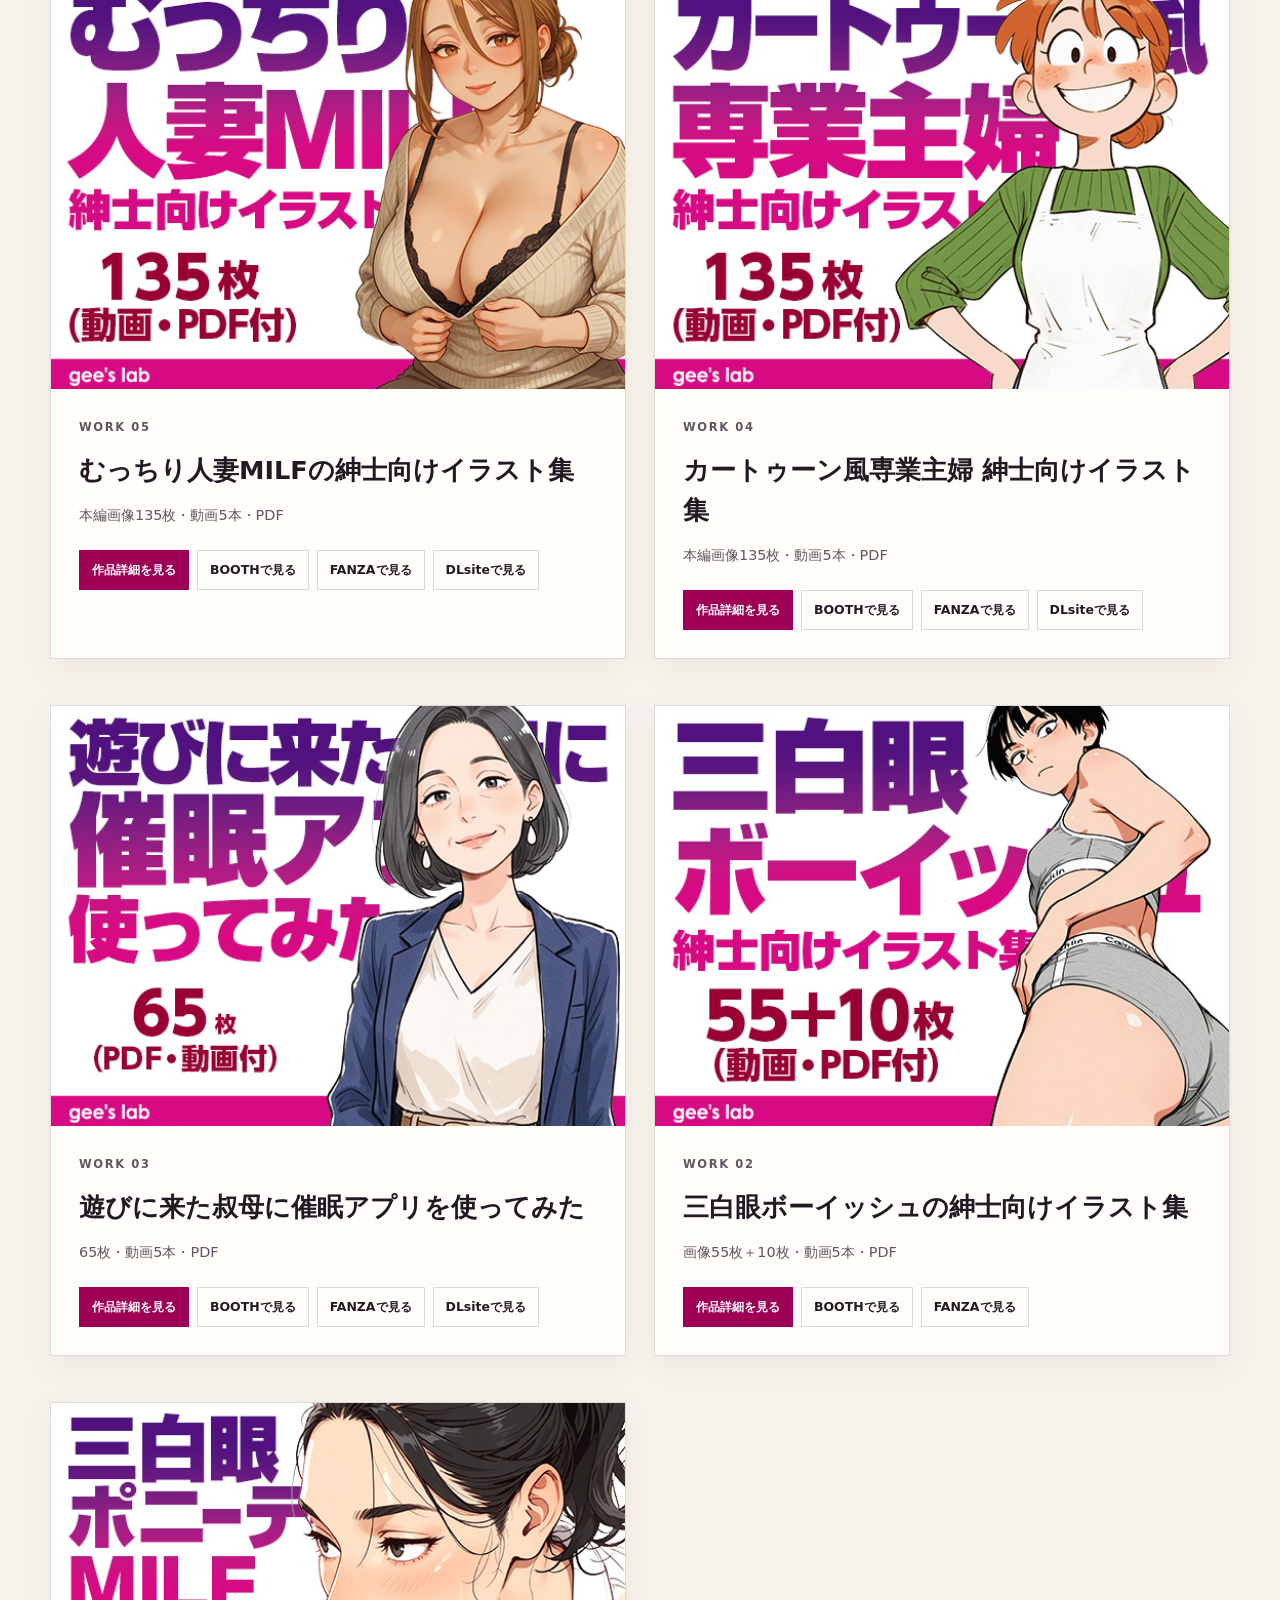
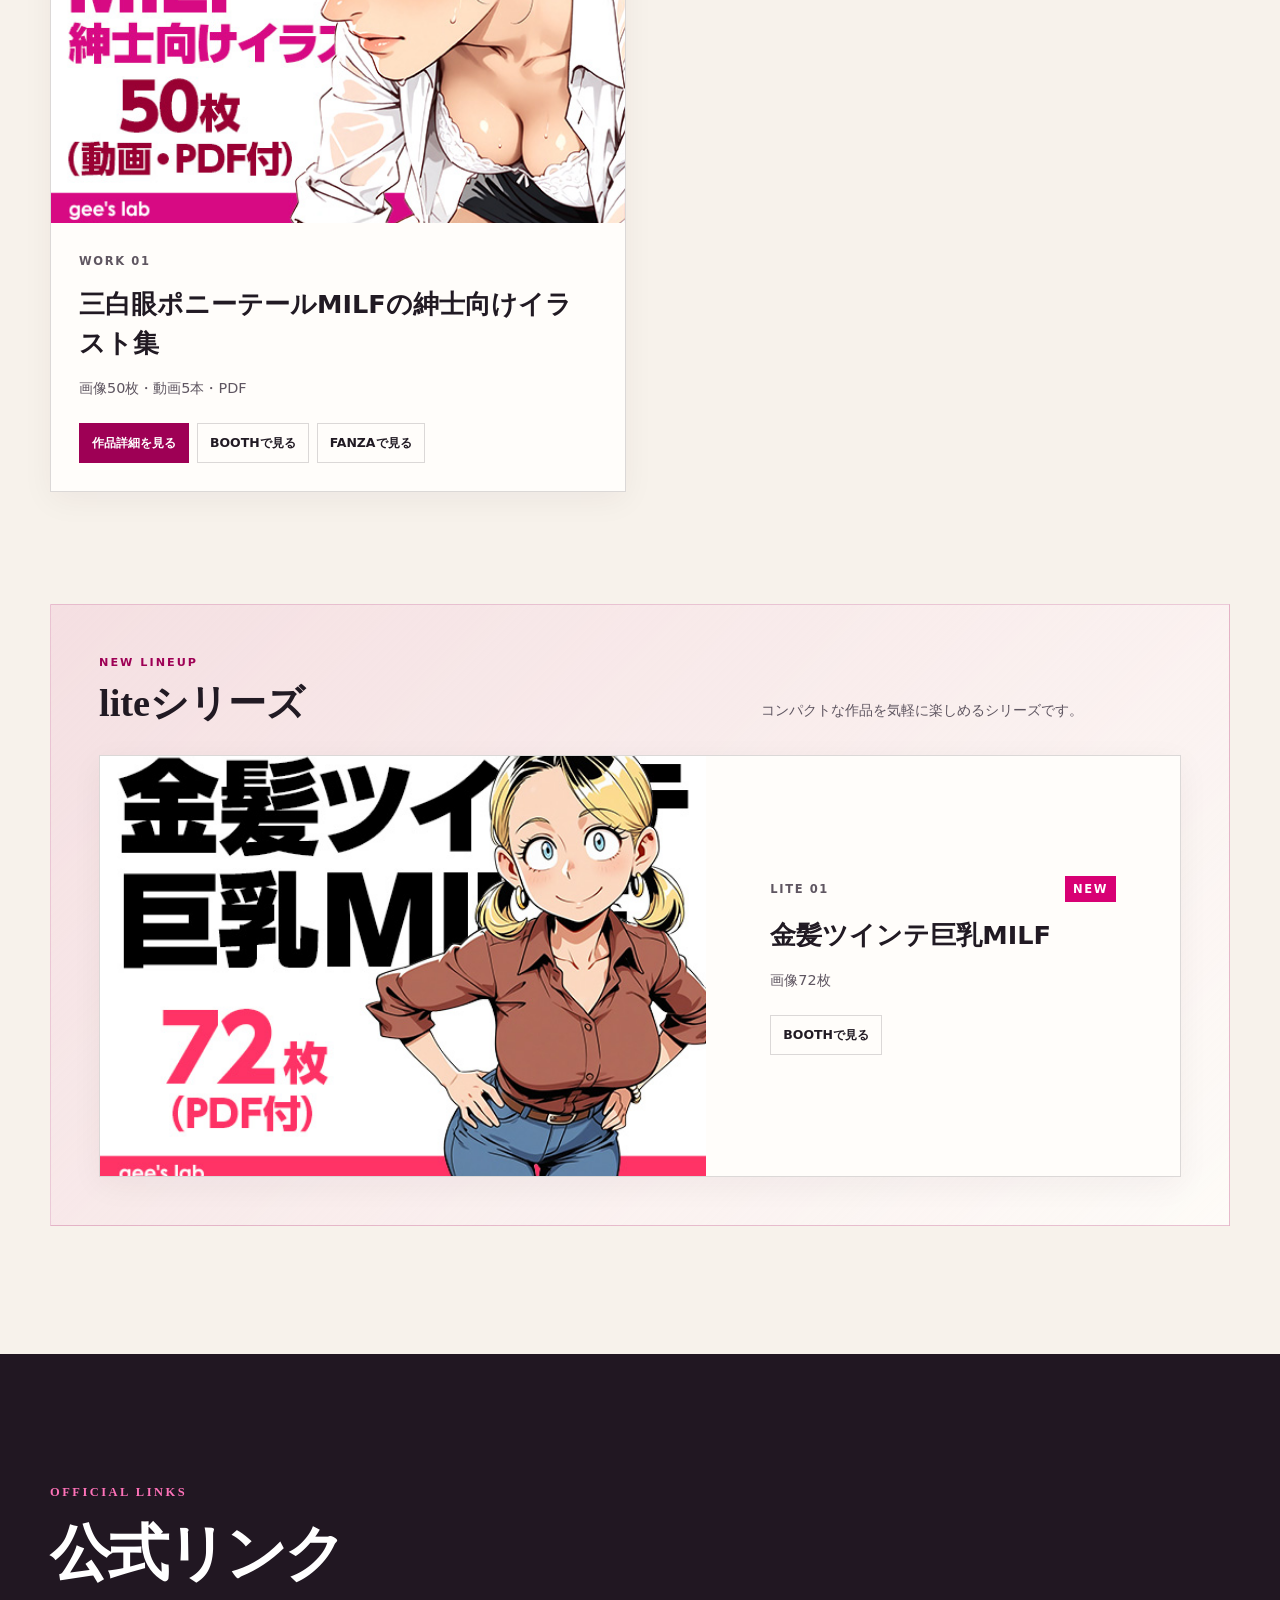
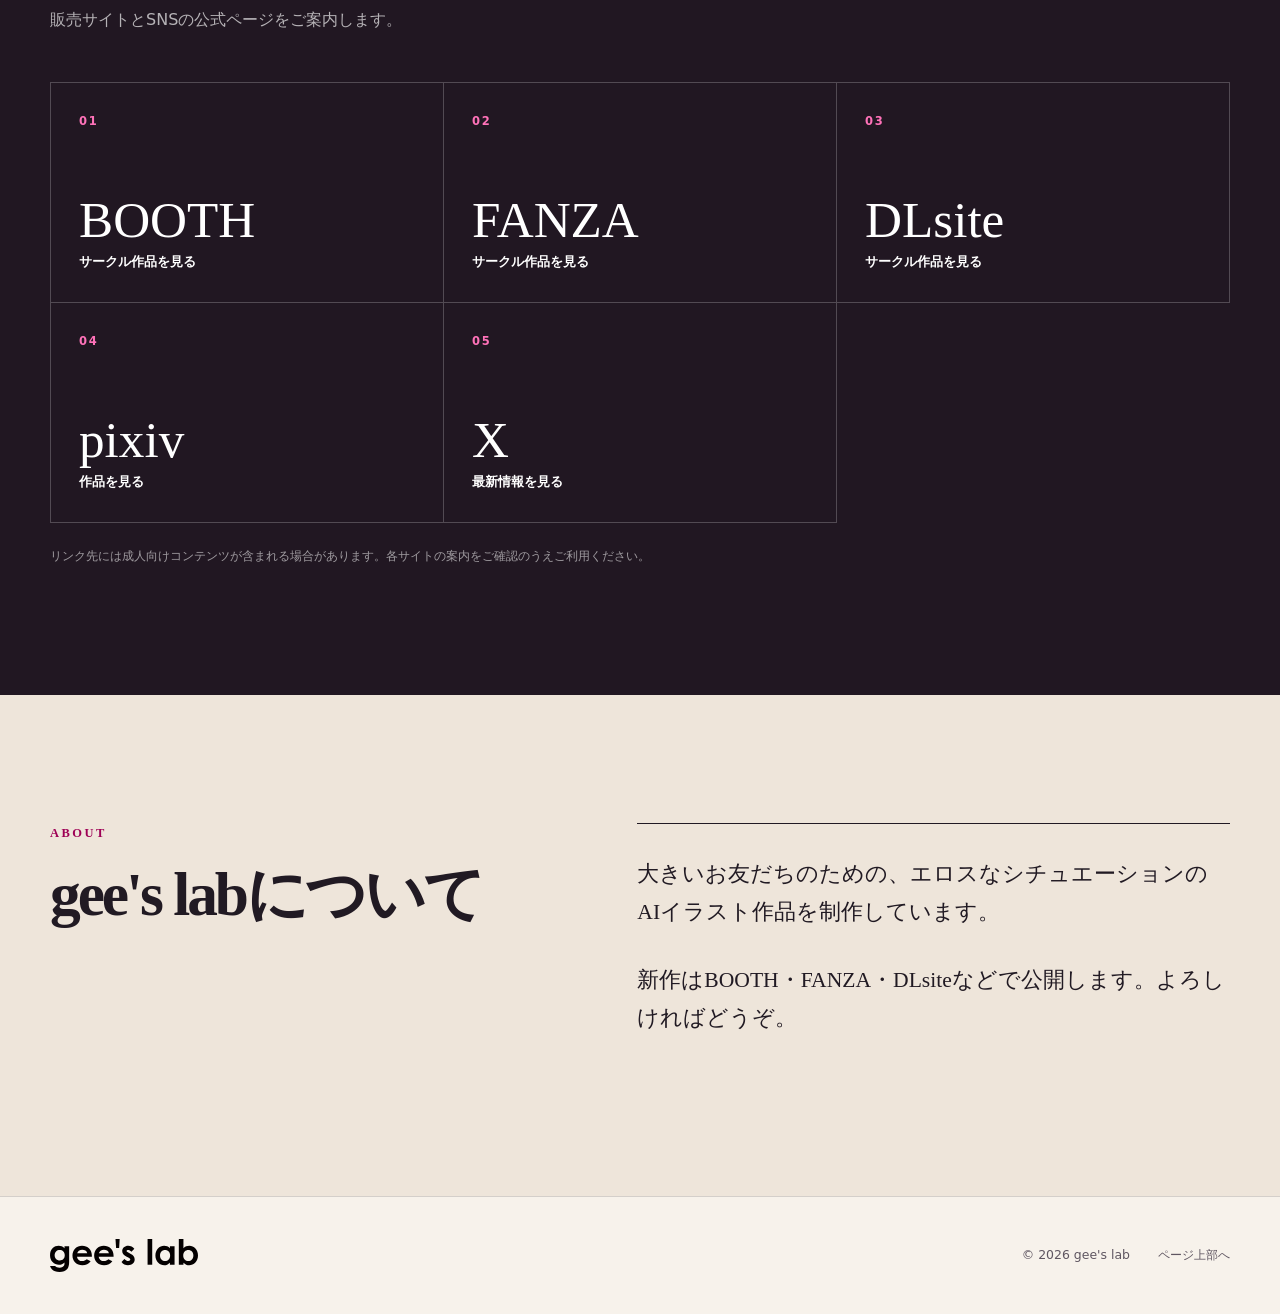
==== commit 12ced6f5: "Add files via upload" ====
--- a/index.html
+++ b/index.html
@@ -106,7 +106,7 @@
       <div class="footer-meta"><span>© <span id="year"></span> gee's lab</span><a href="#top">ページ上部へ</a></div>
     </div>
   </footer>
-  <script src="js/catalog.js?v=20261023"></script>
+  <script src="js/catalog.js?v=20261025"></script>
   <script src="js/main.js?v=20261015"></script>
 </body>
 </html>
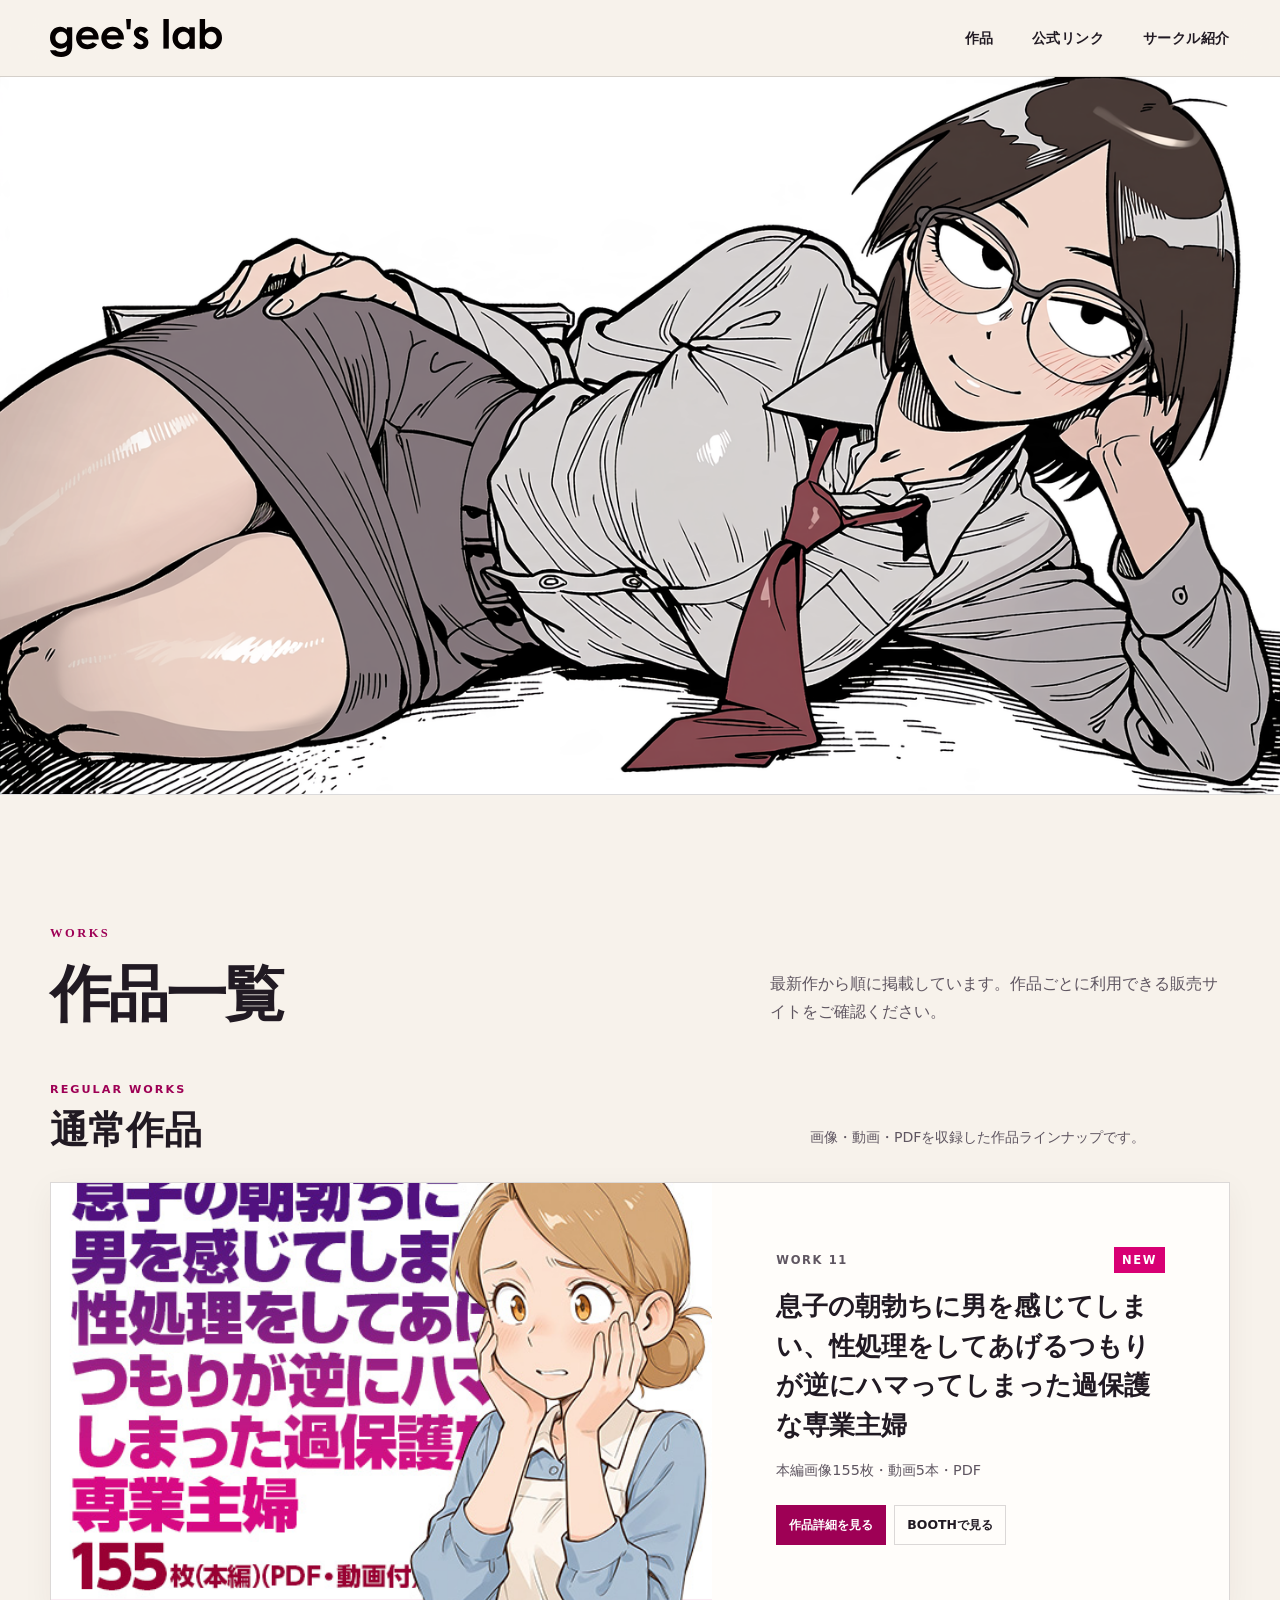
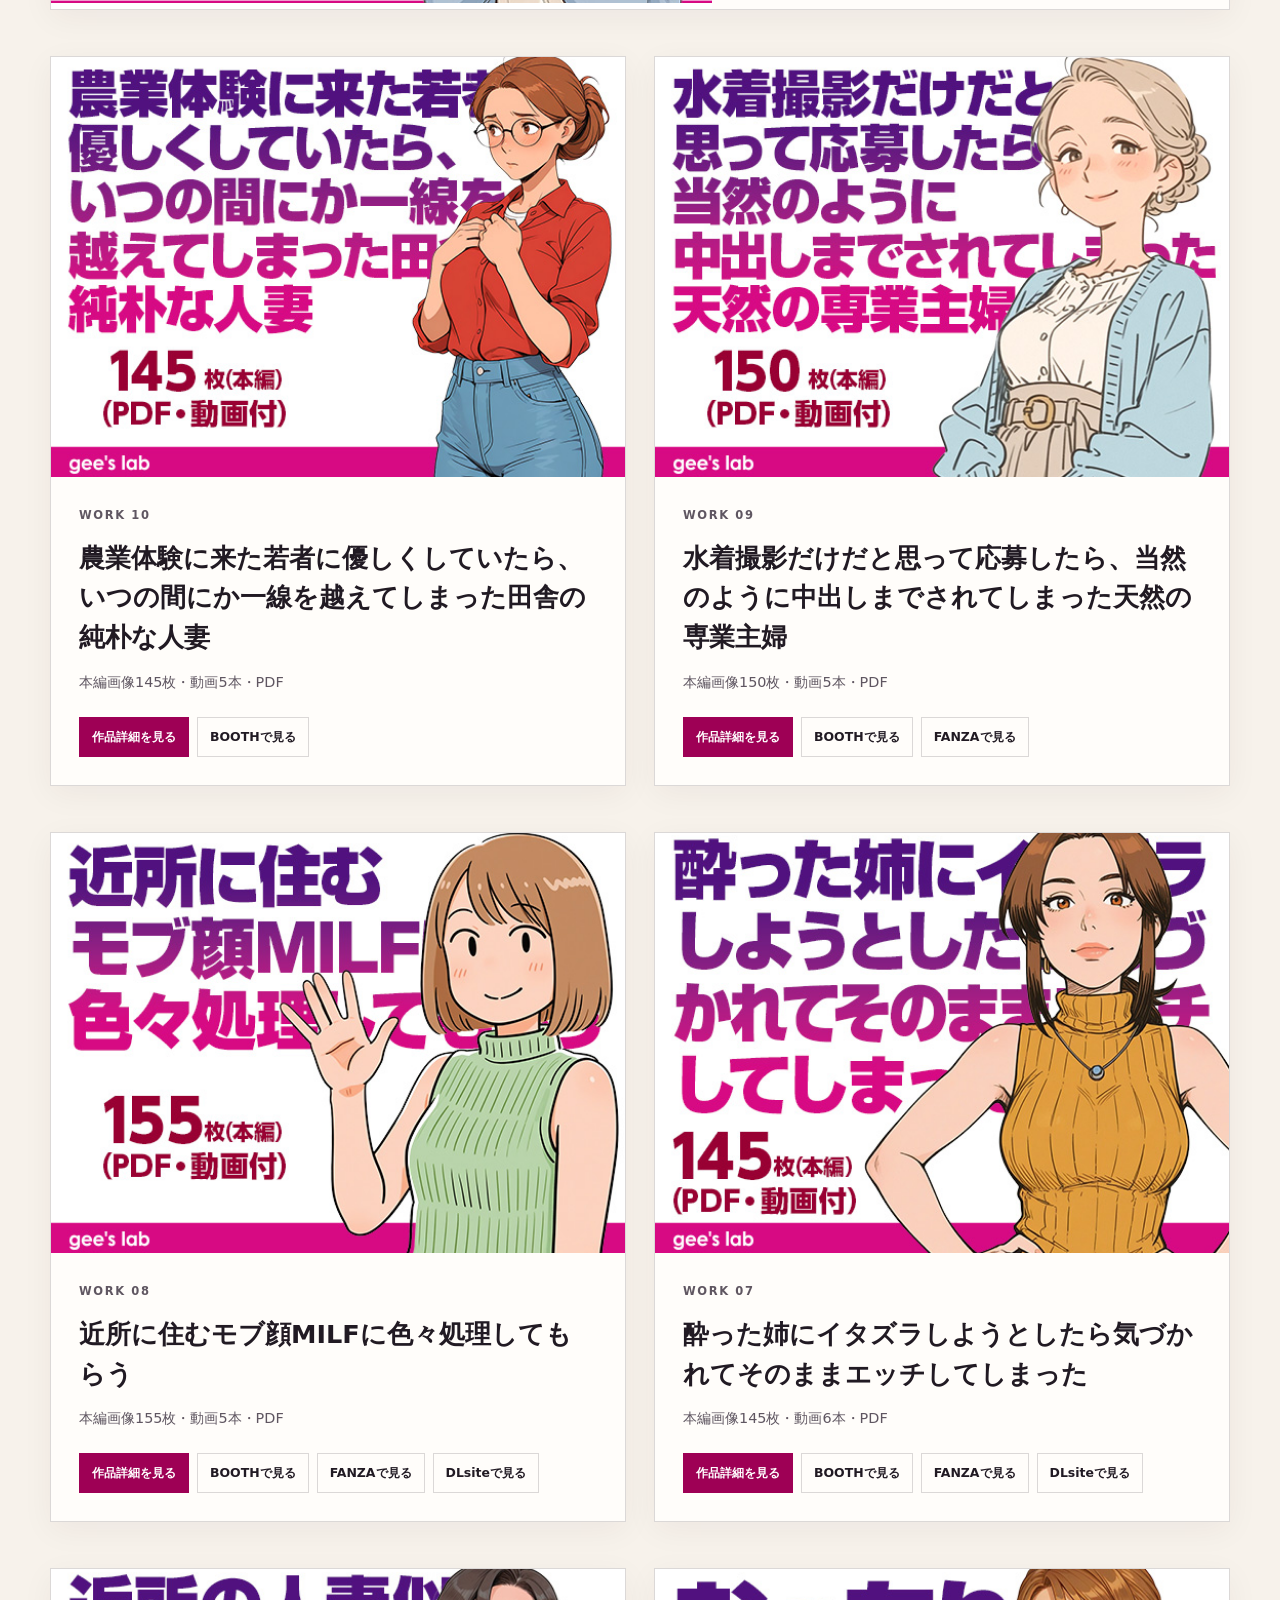
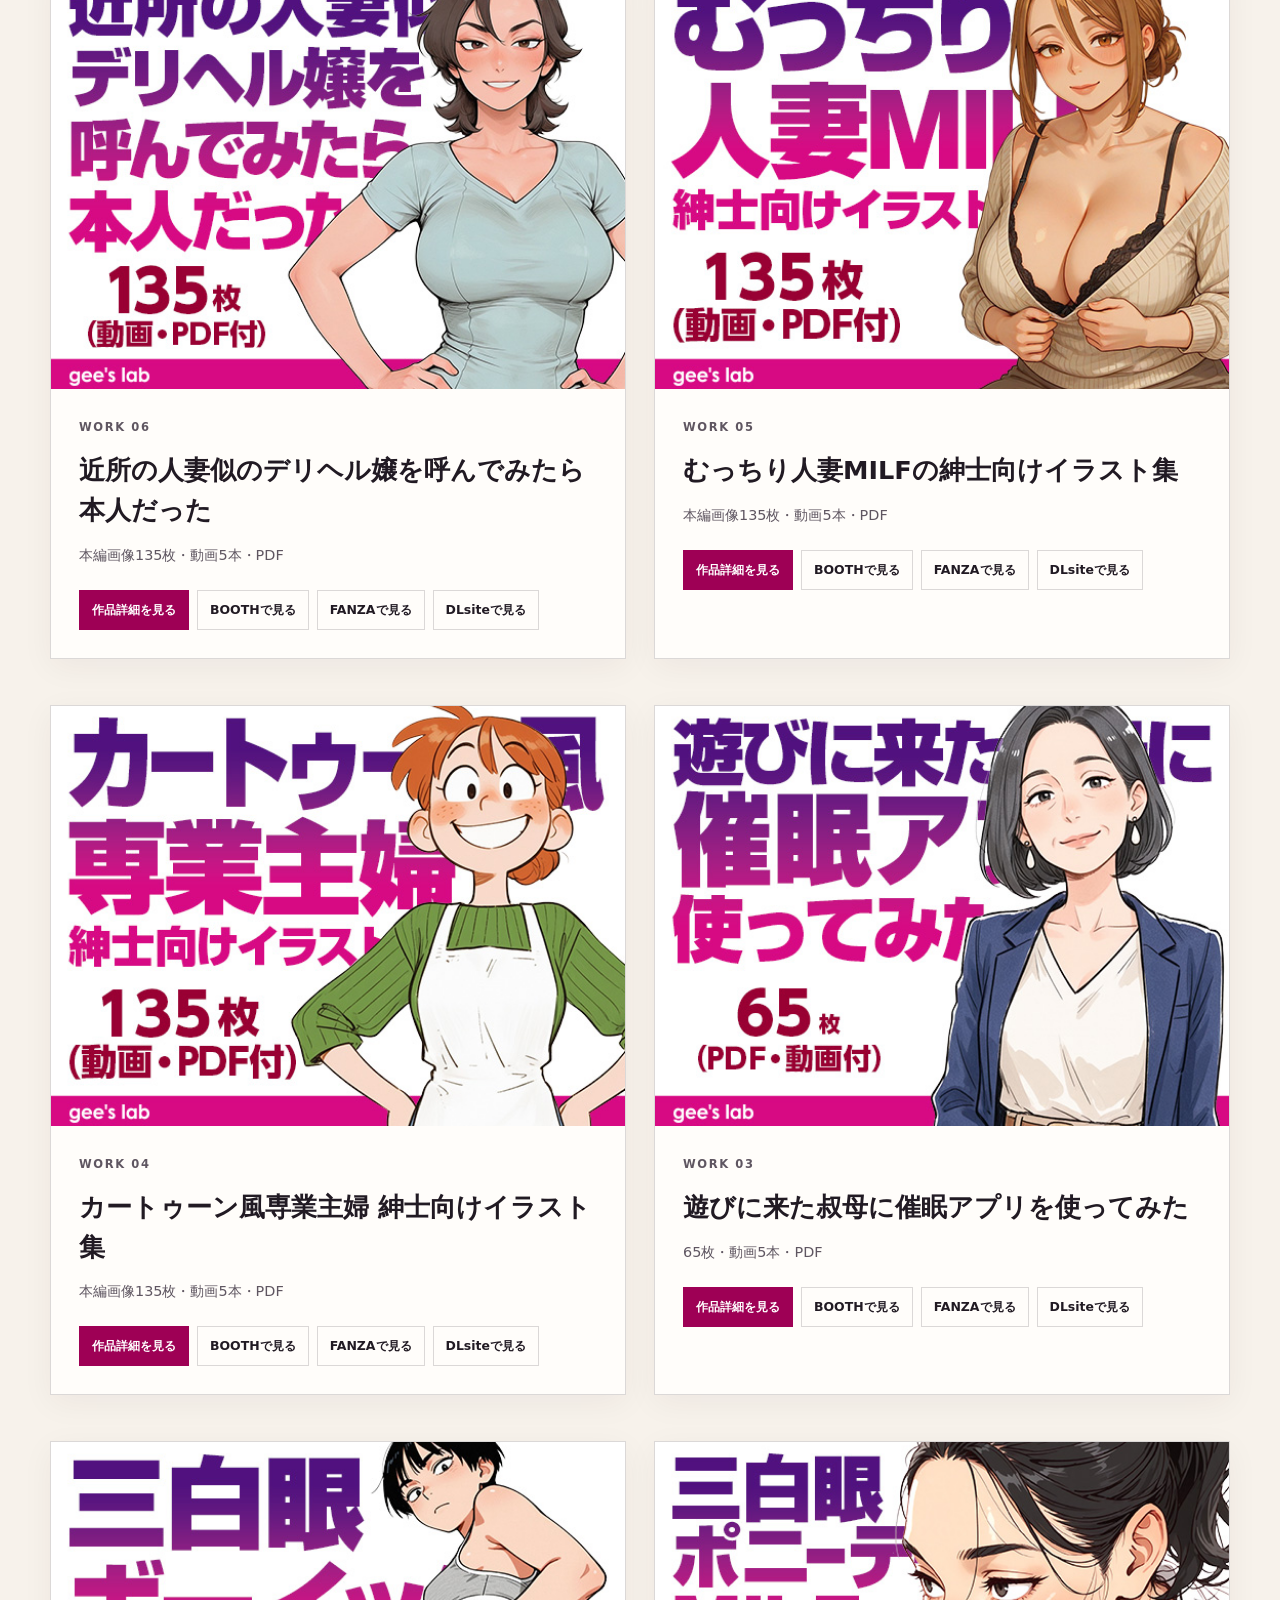
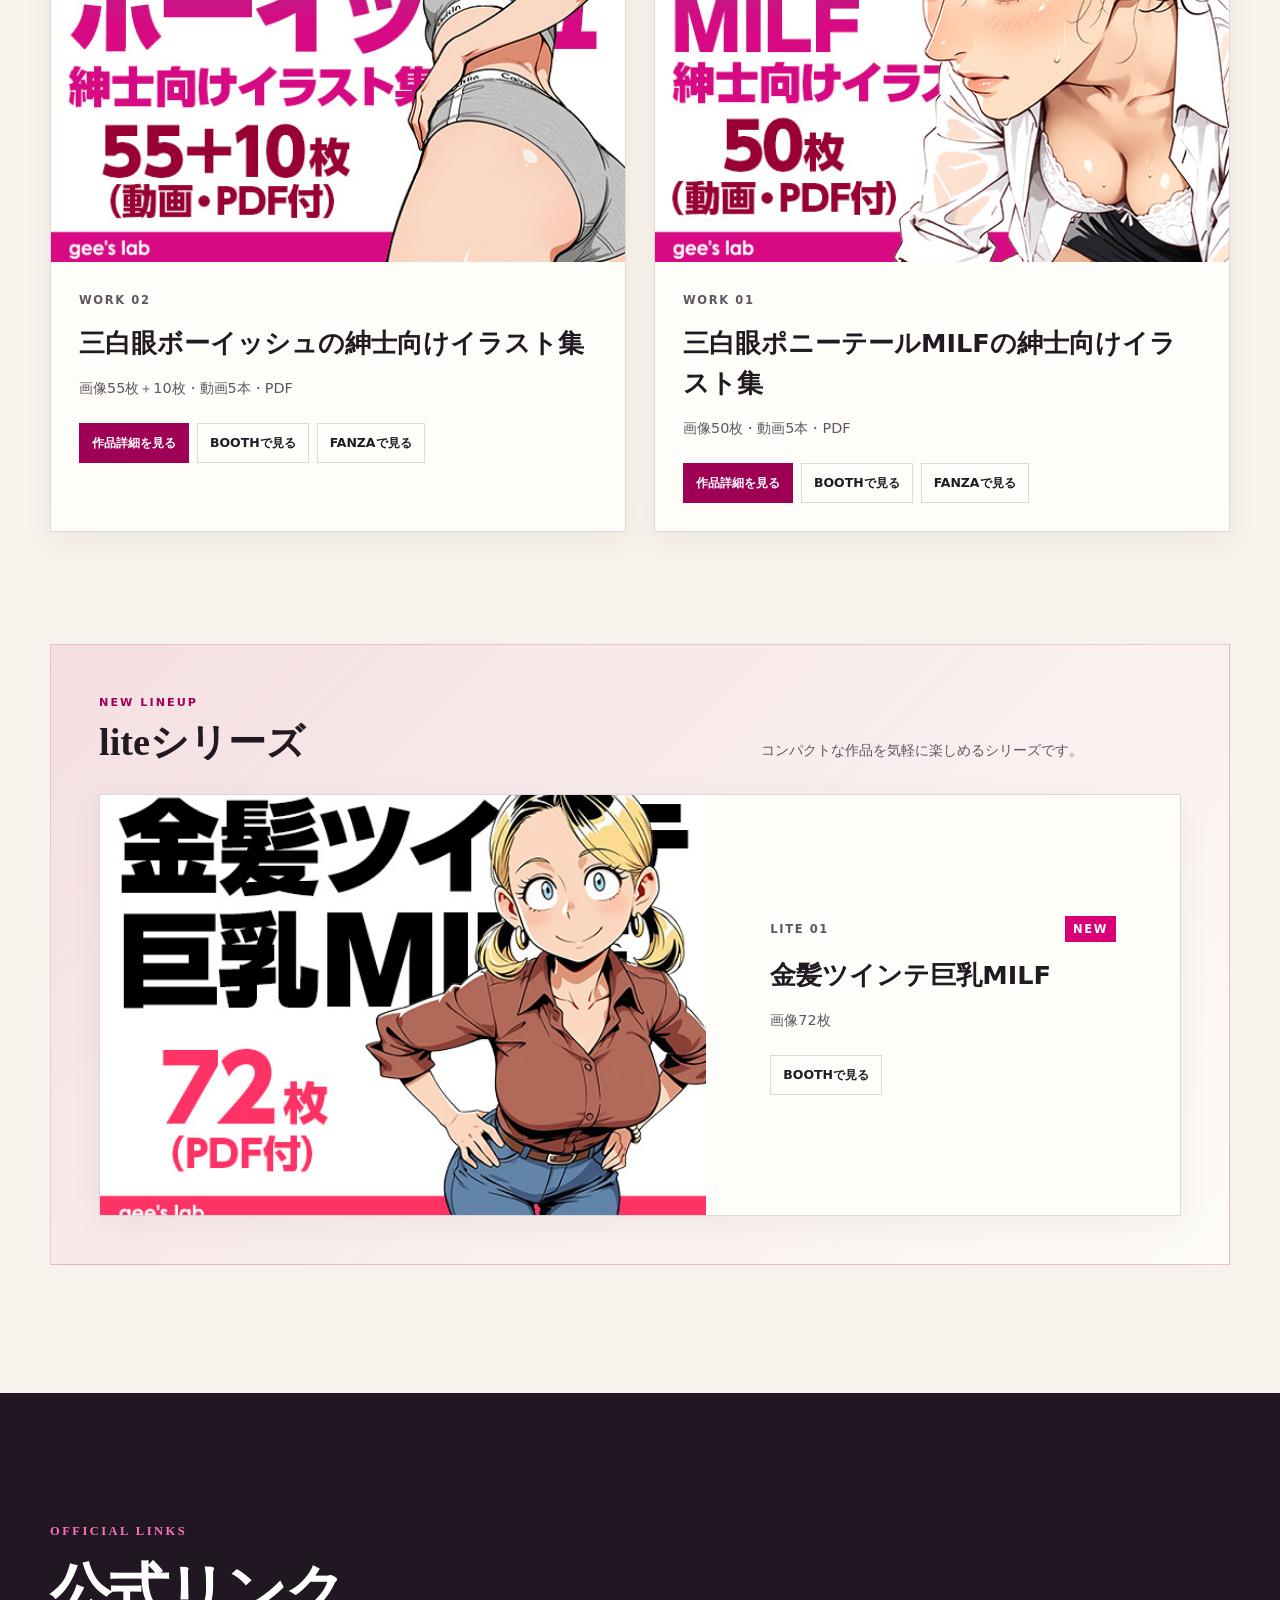
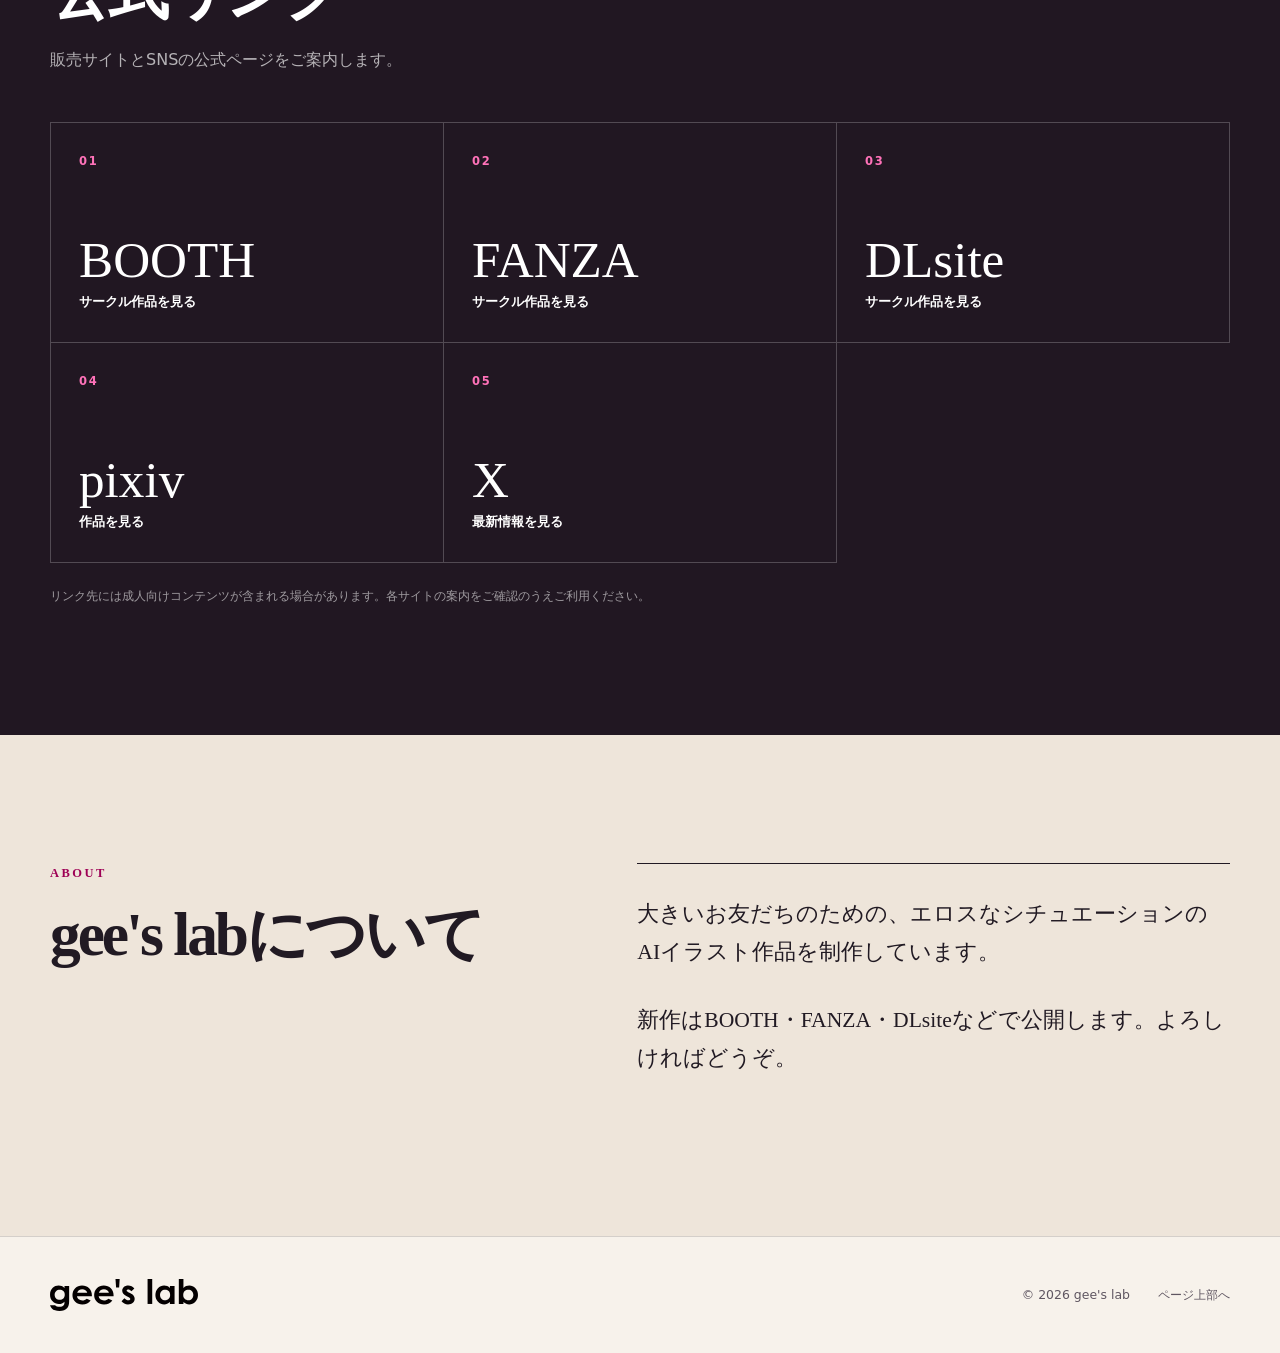
==== commit 3b9470f7: "Add files via upload" ====
--- a/index.html
+++ b/index.html
@@ -106,7 +106,7 @@
       <div class="footer-meta"><span>© <span id="year"></span> gee's lab</span><a href="#top">ページ上部へ</a></div>
     </div>
   </footer>
-  <script src="js/catalog.js?v=20261025"></script>
+  <script src="js/catalog.js?v=20261105"></script>
   <script src="js/main.js?v=20261015"></script>
 </body>
 </html>
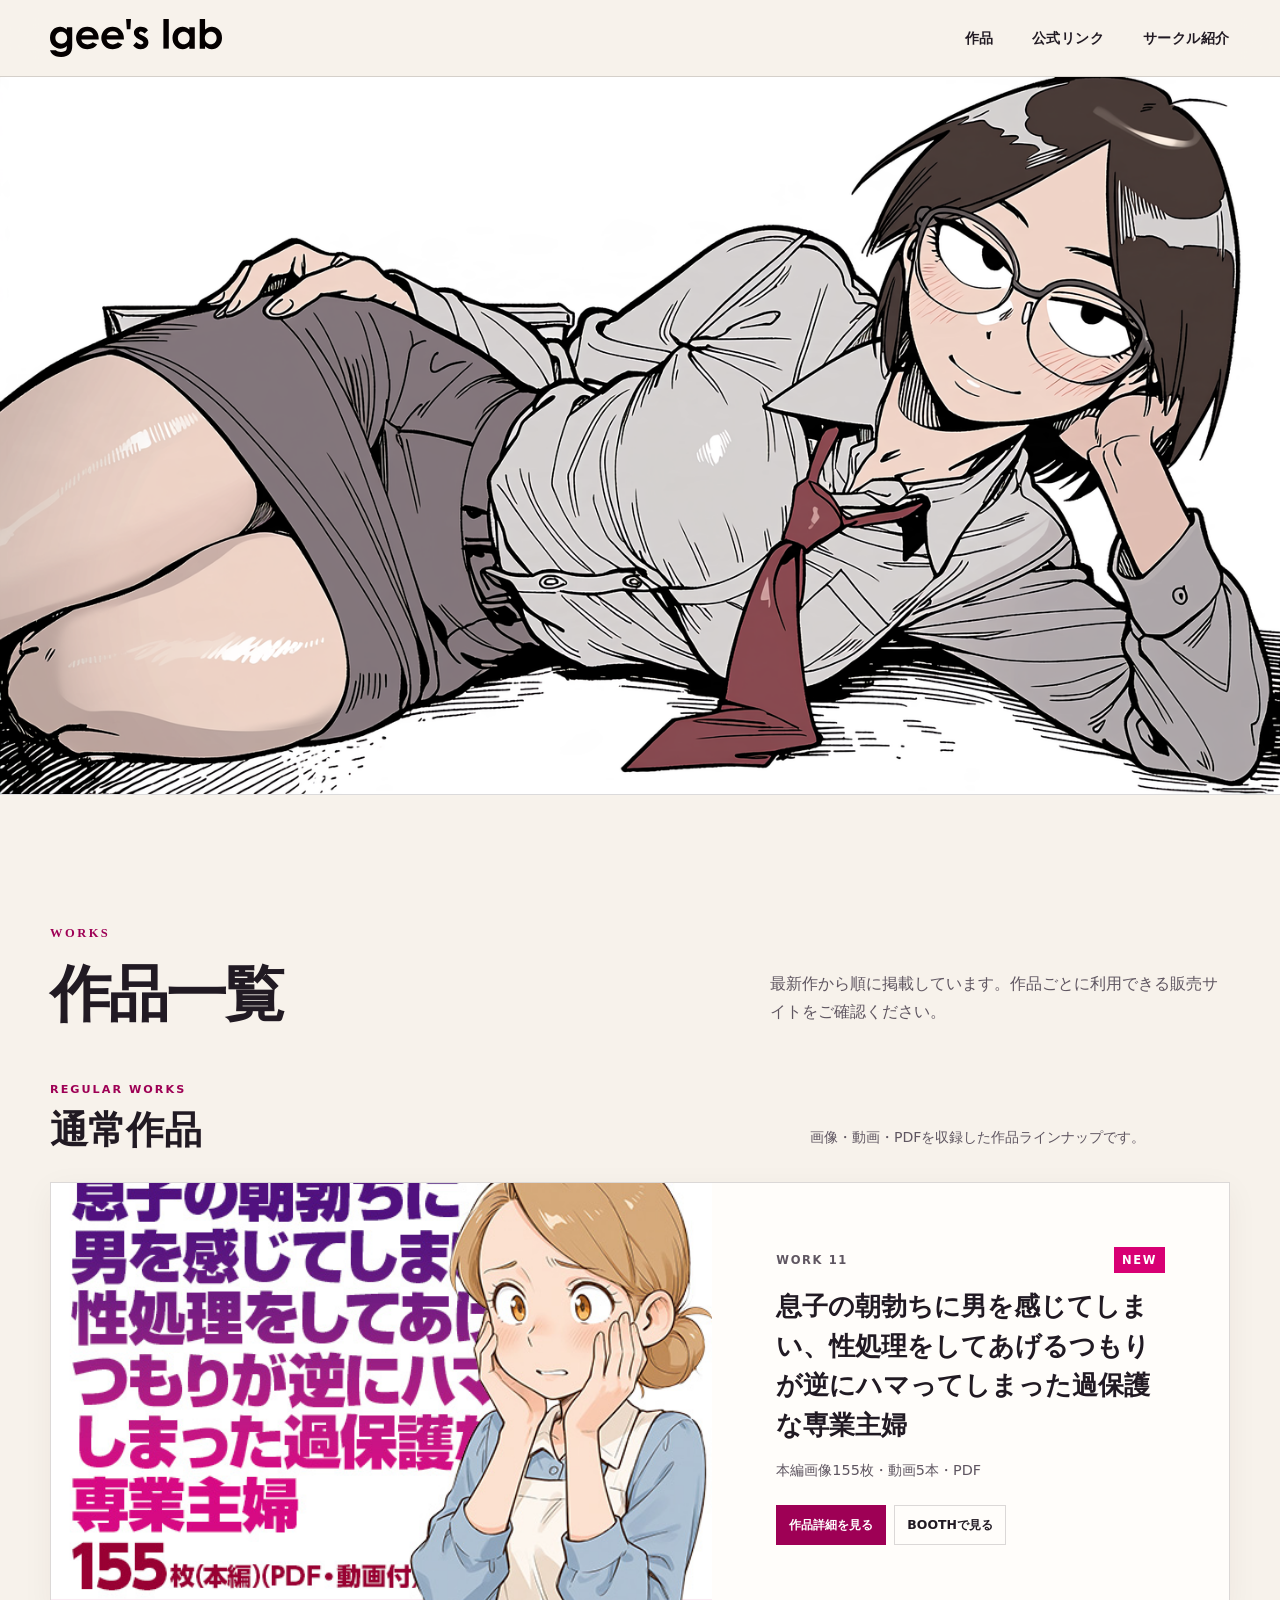
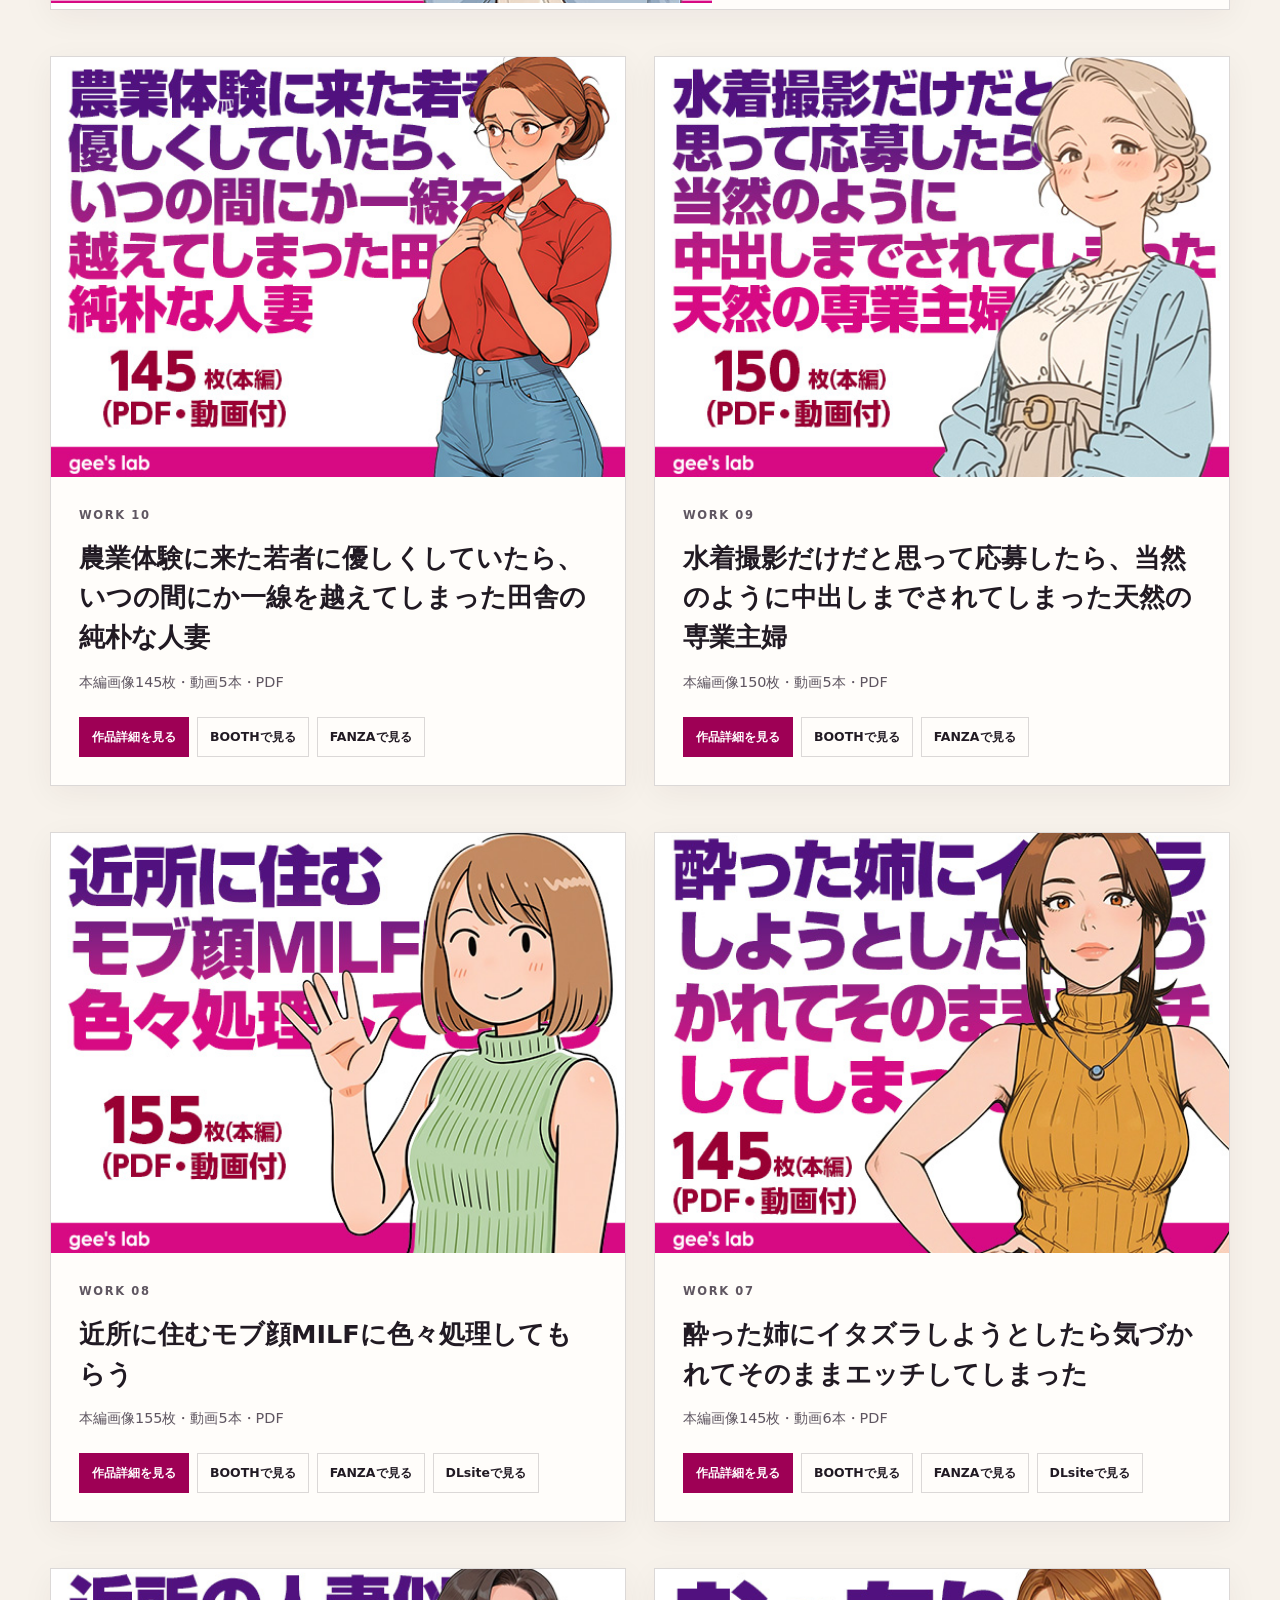
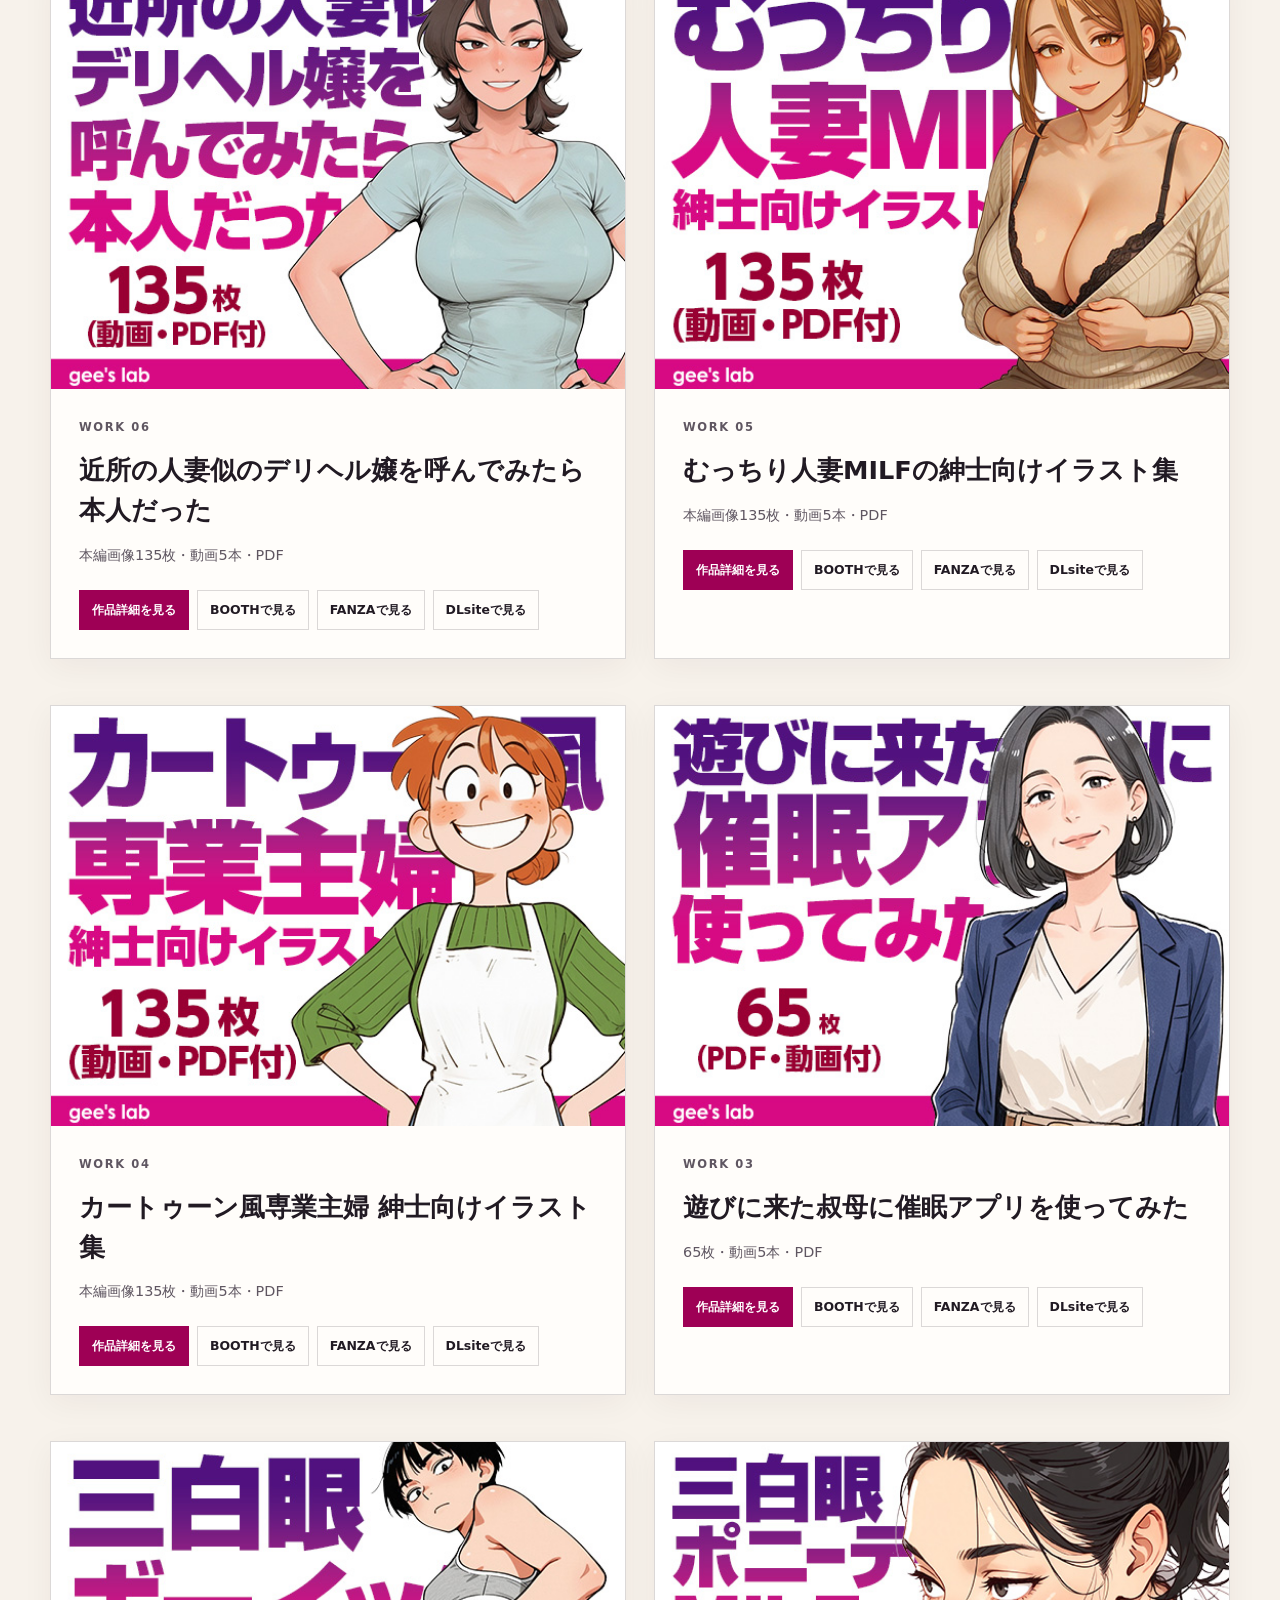
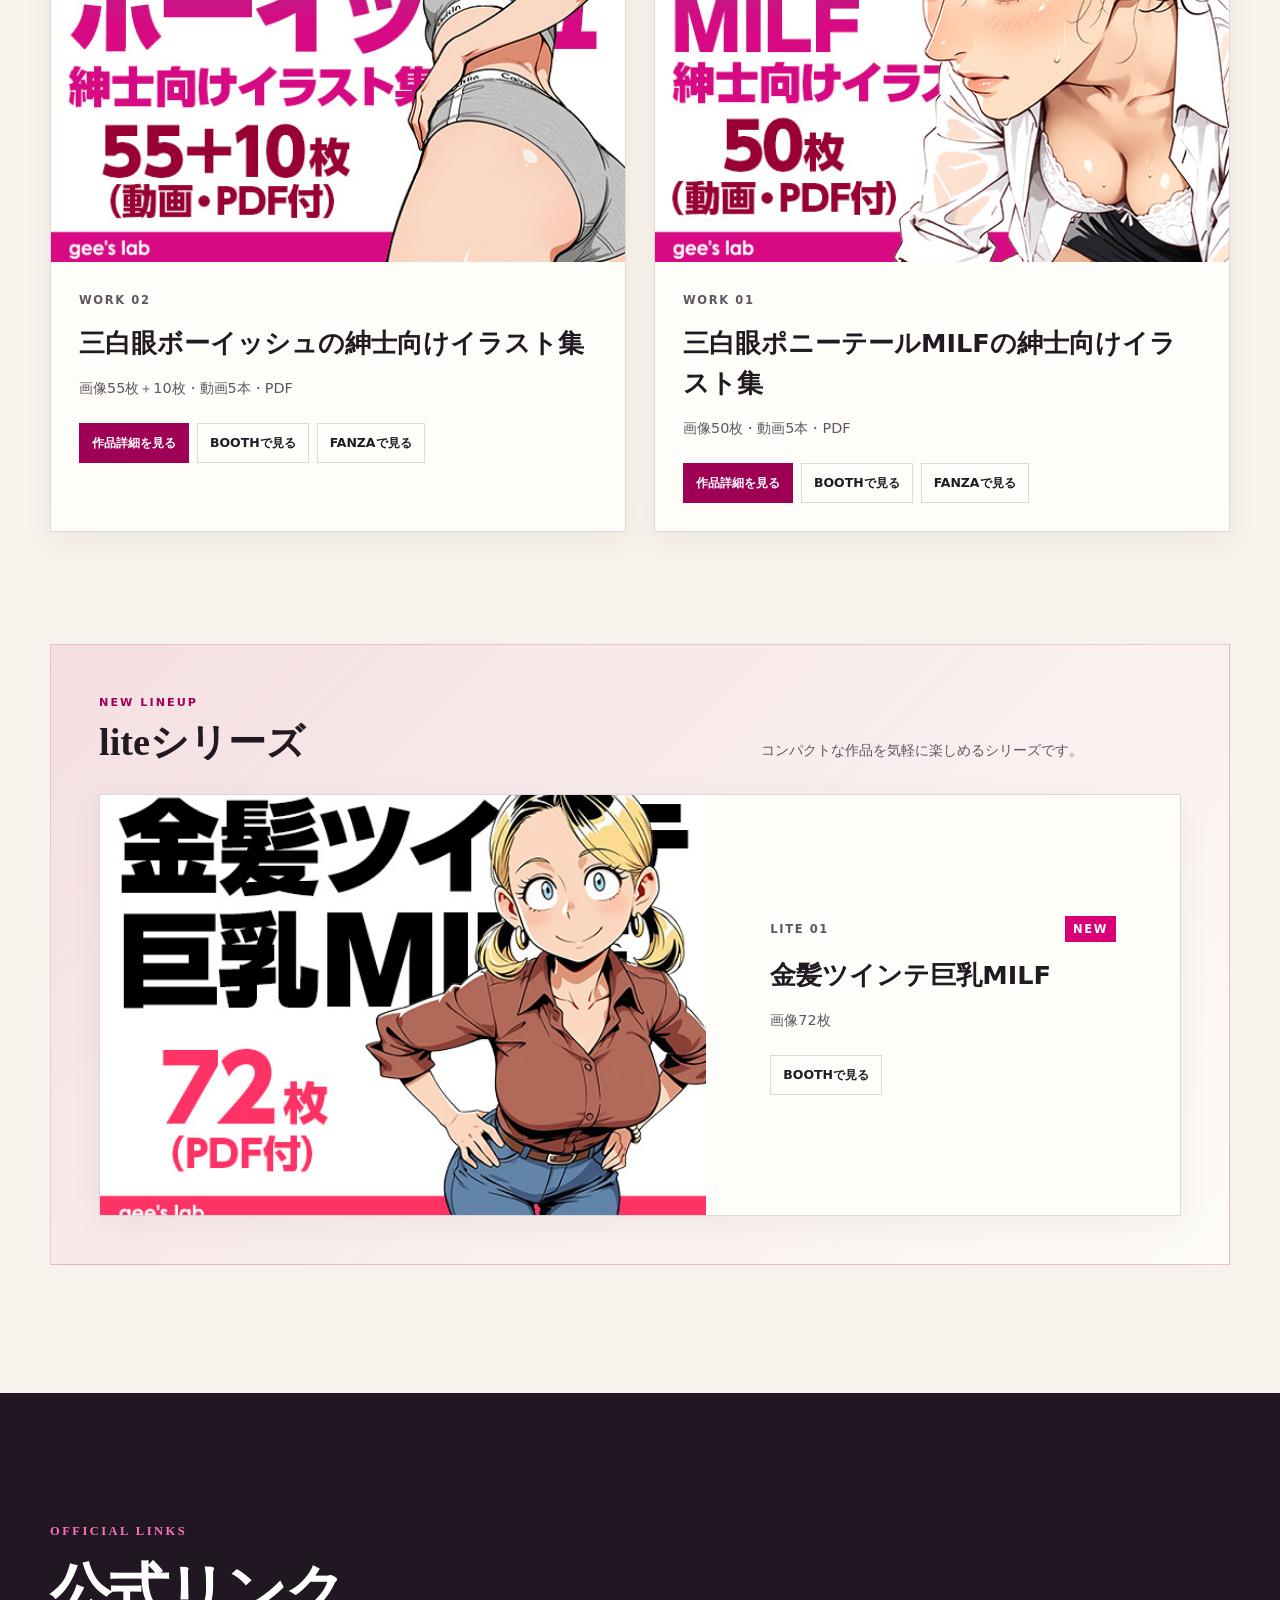
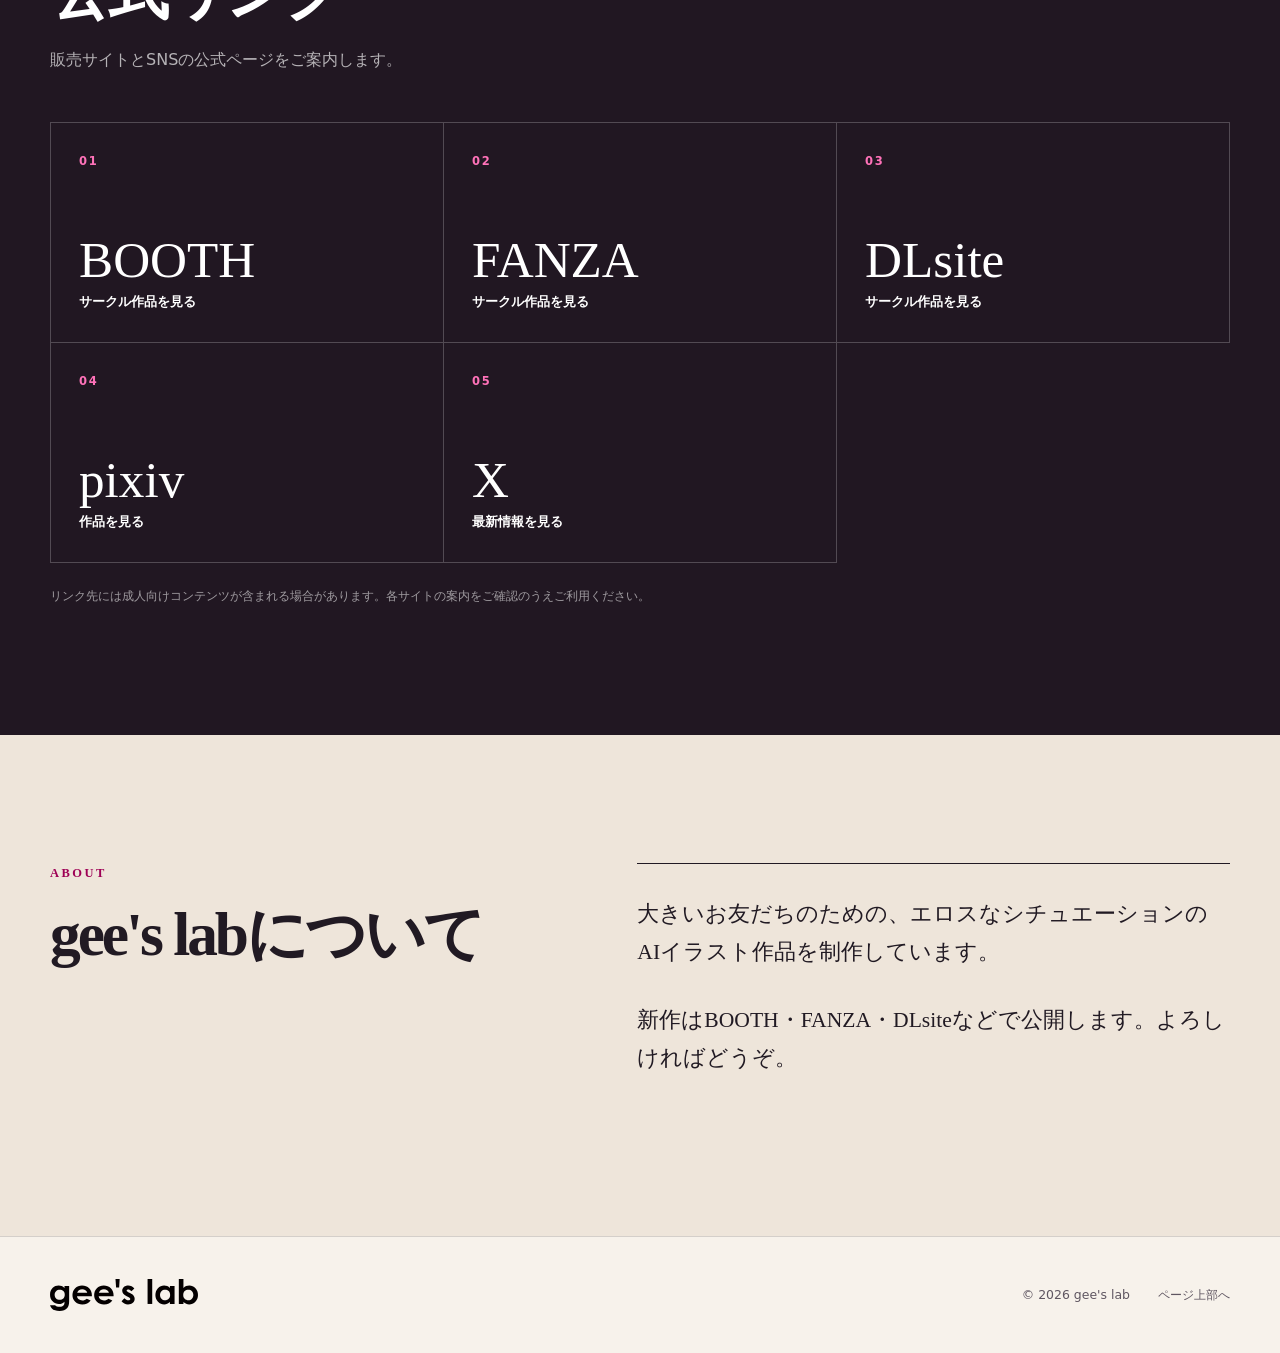
==== commit dcc2d808: "Add files via upload" ====
--- a/index.html
+++ b/index.html
@@ -106,7 +106,7 @@
       <div class="footer-meta"><span>© <span id="year"></span> gee's lab</span><a href="#top">ページ上部へ</a></div>
     </div>
   </footer>
-  <script src="js/catalog.js?v=20261105"></script>
+  <script src="js/catalog.js?v=20261105b"></script>
   <script src="js/main.js?v=20261015"></script>
 </body>
 </html>
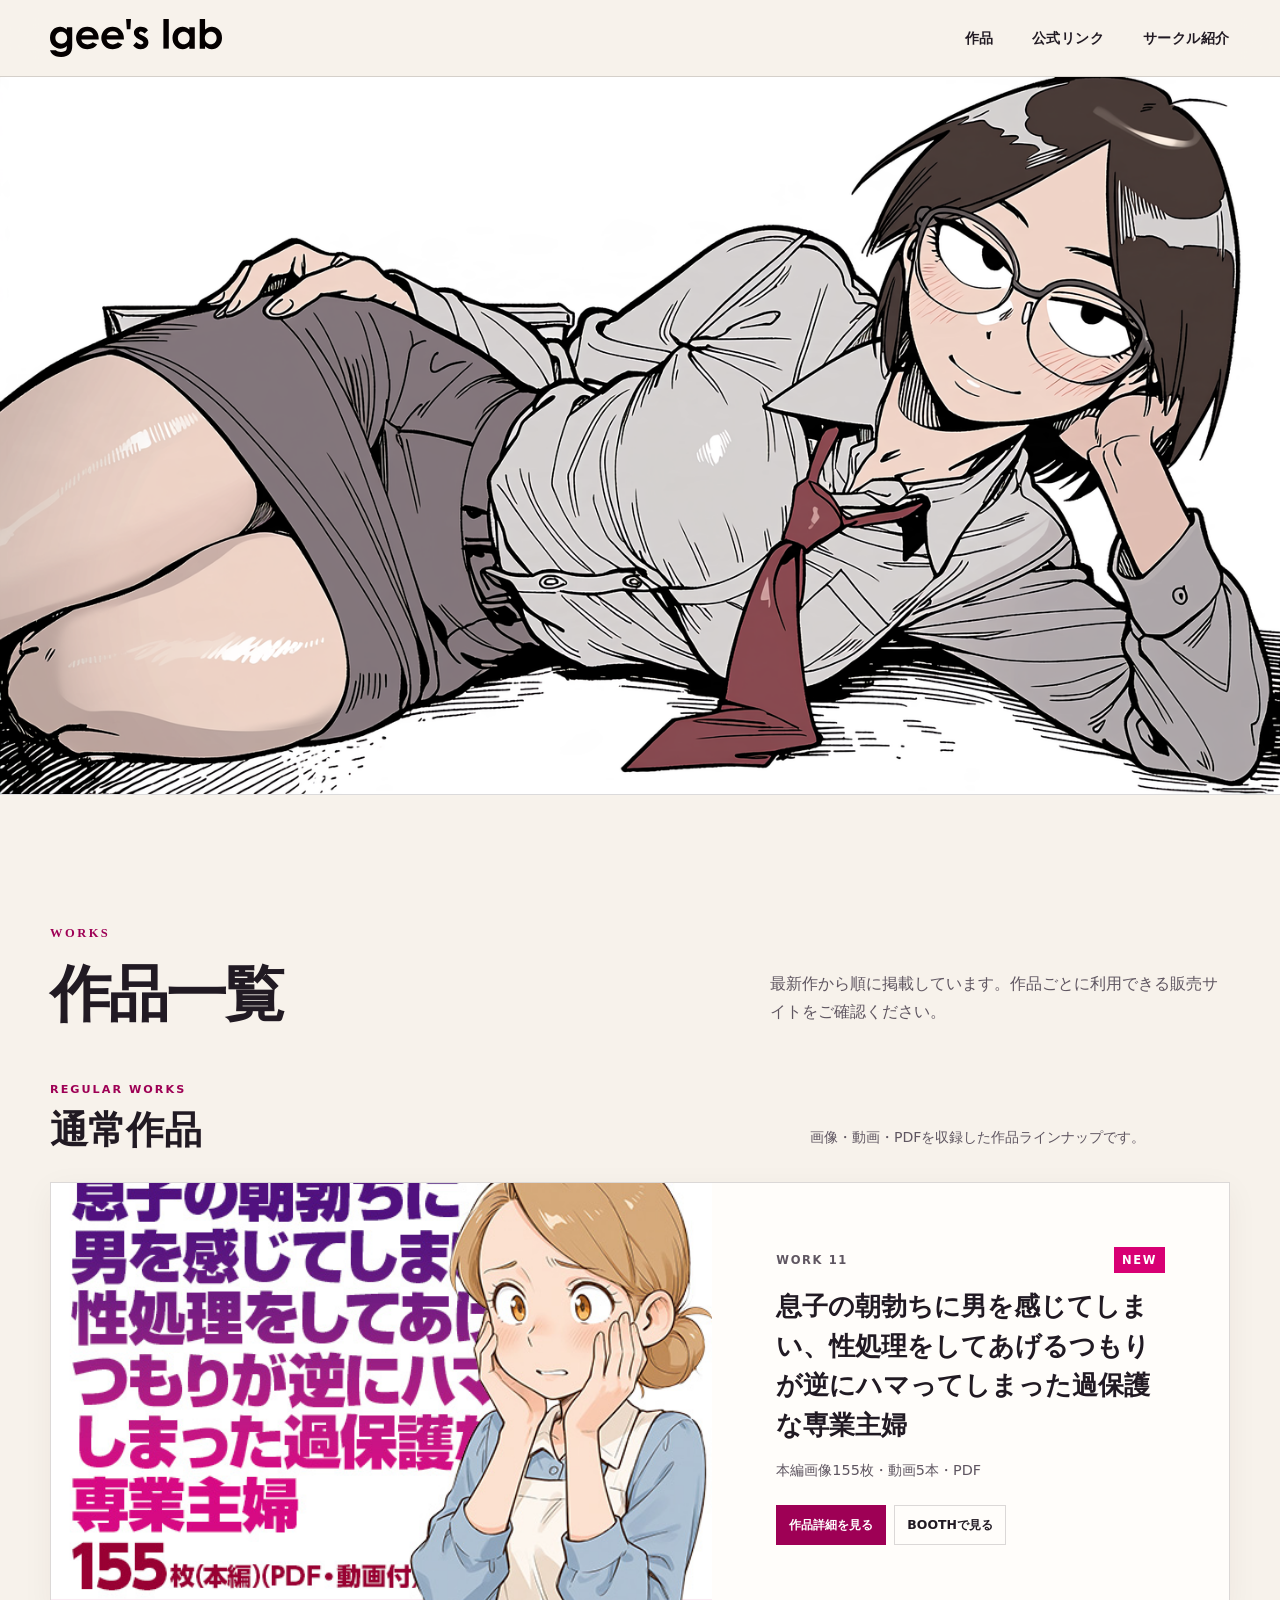
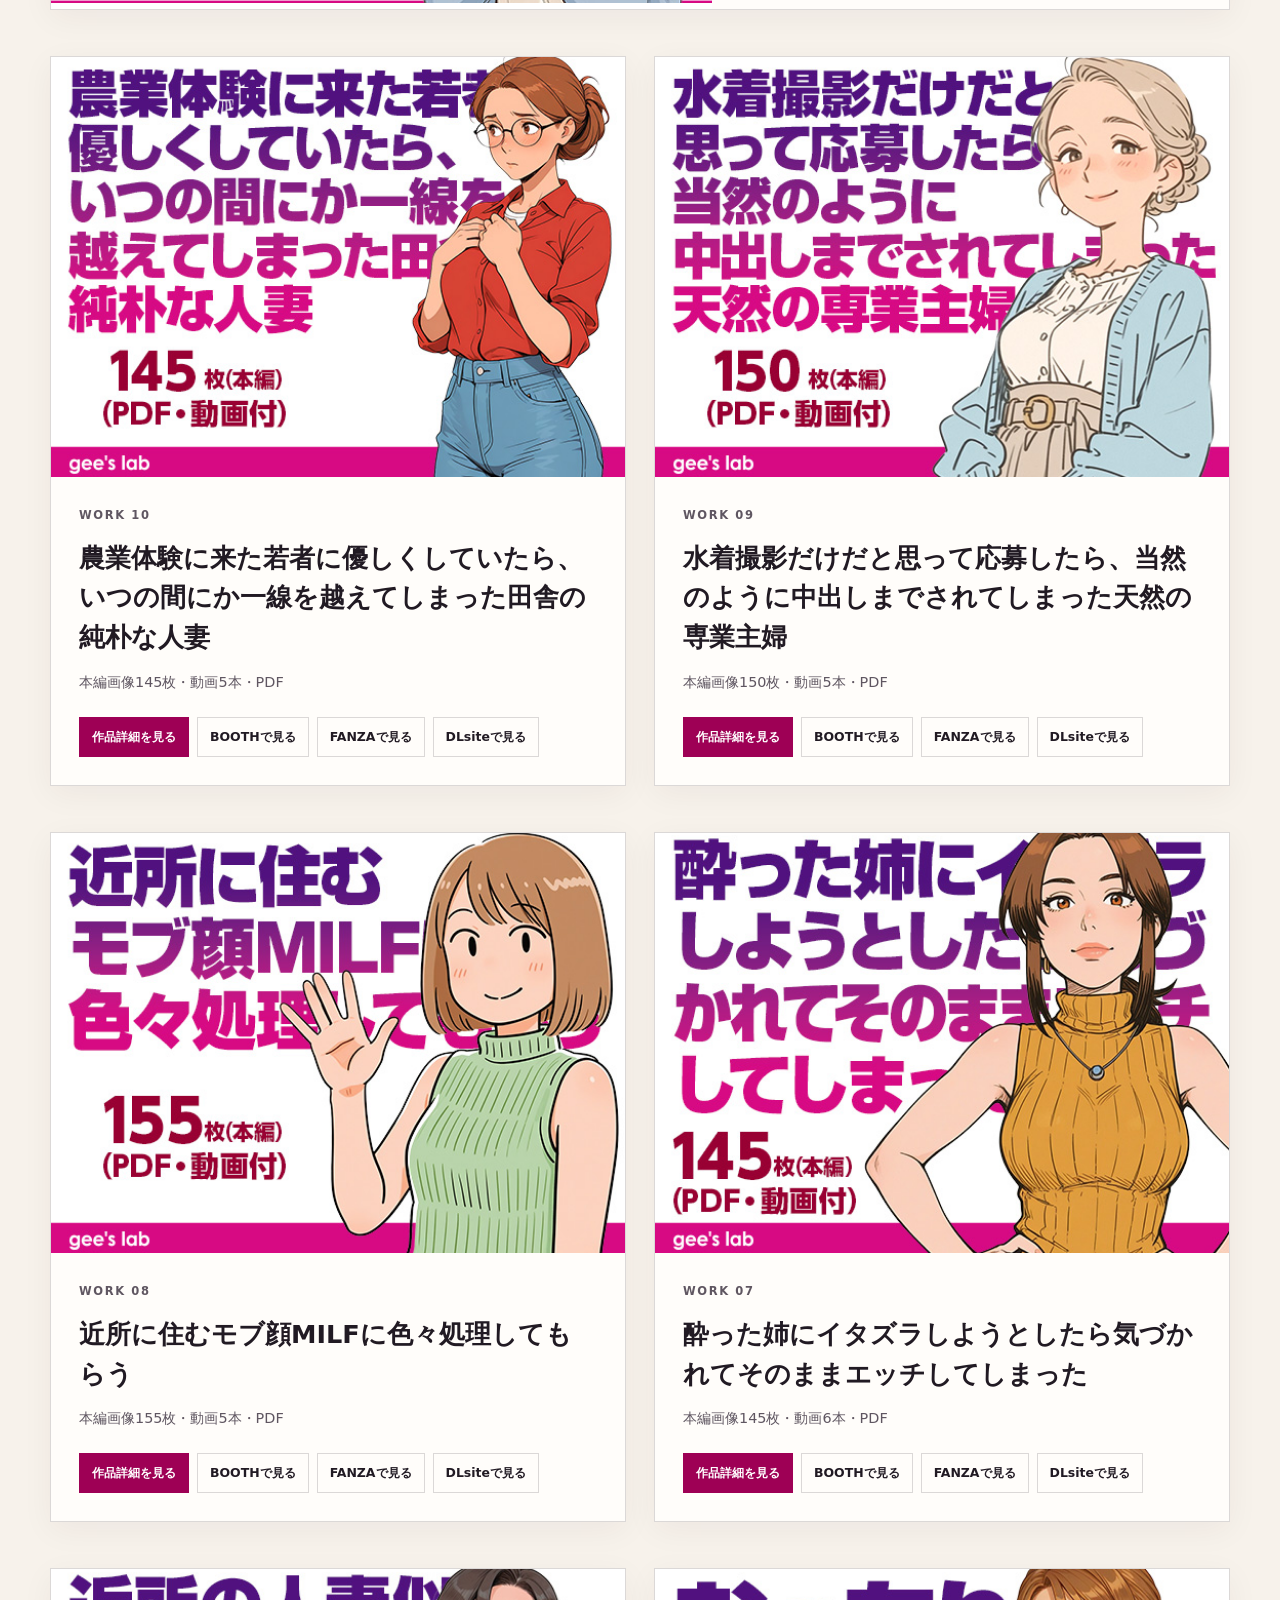
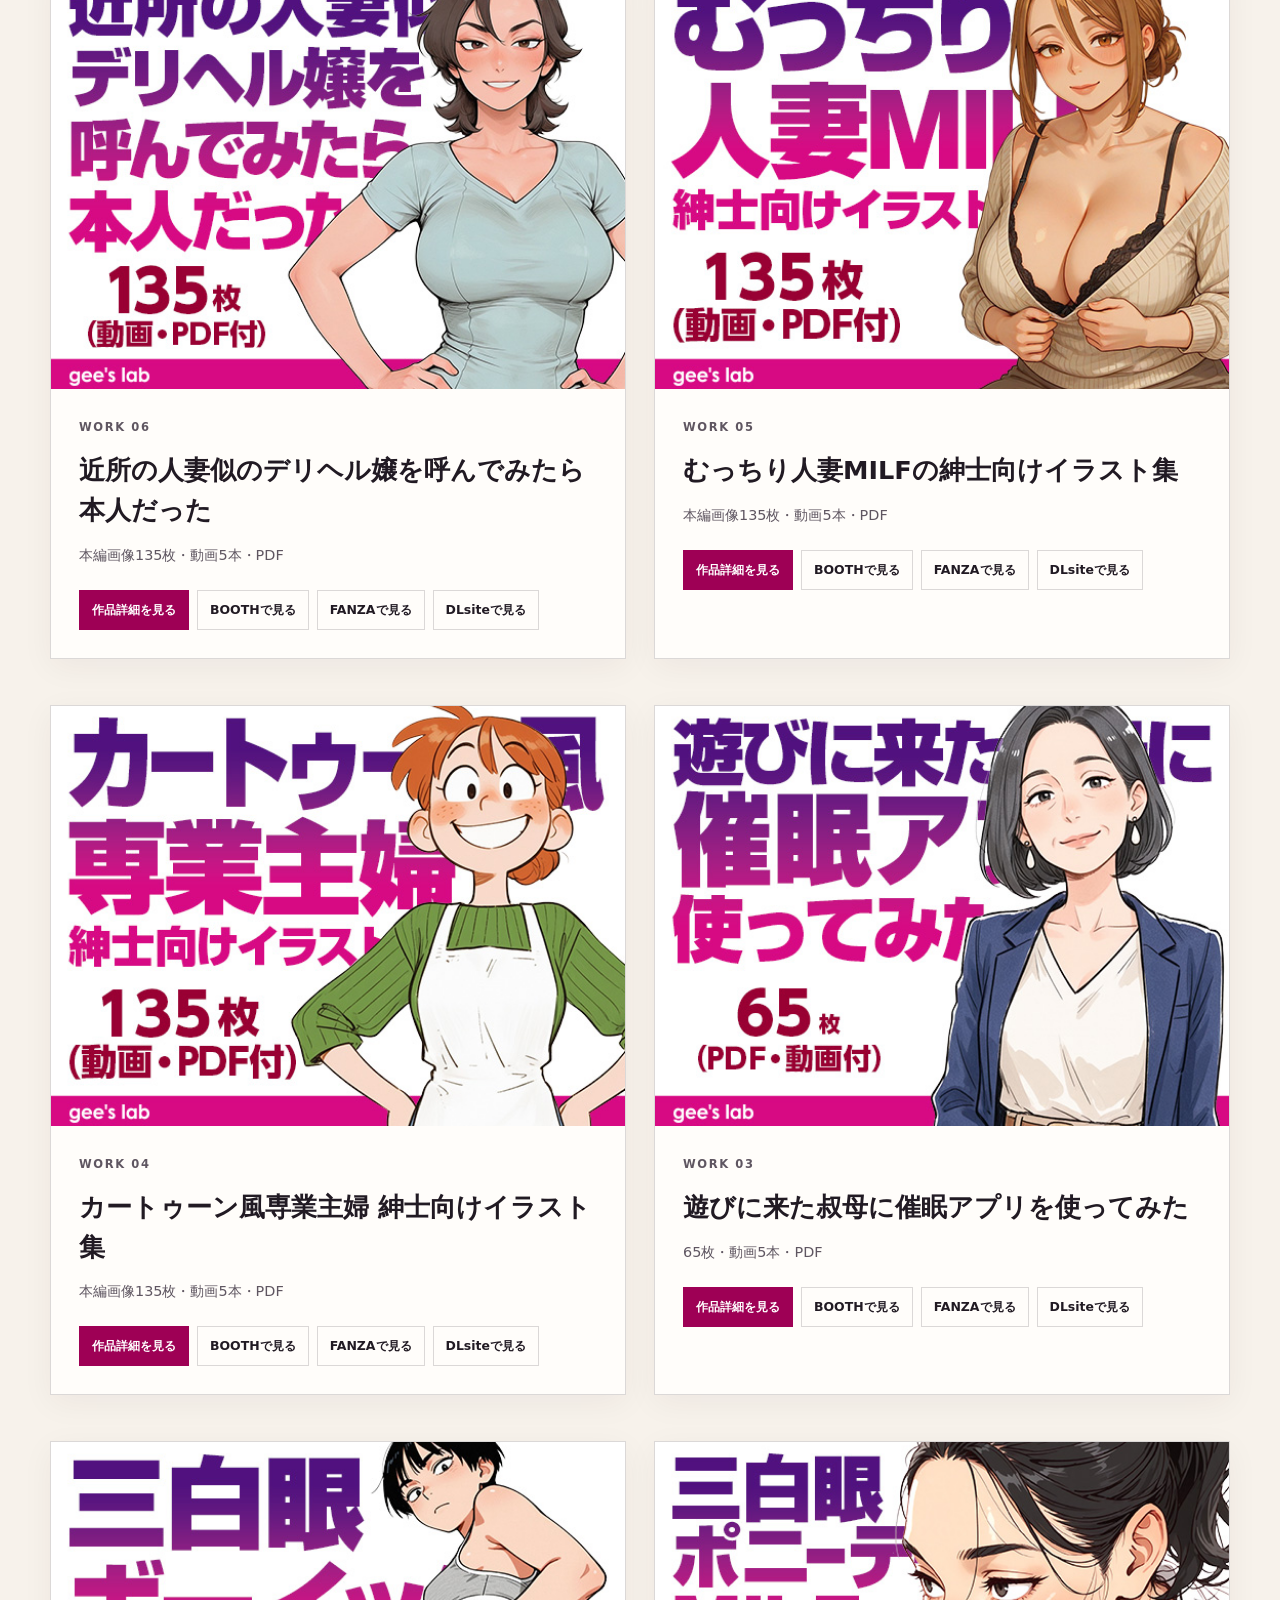
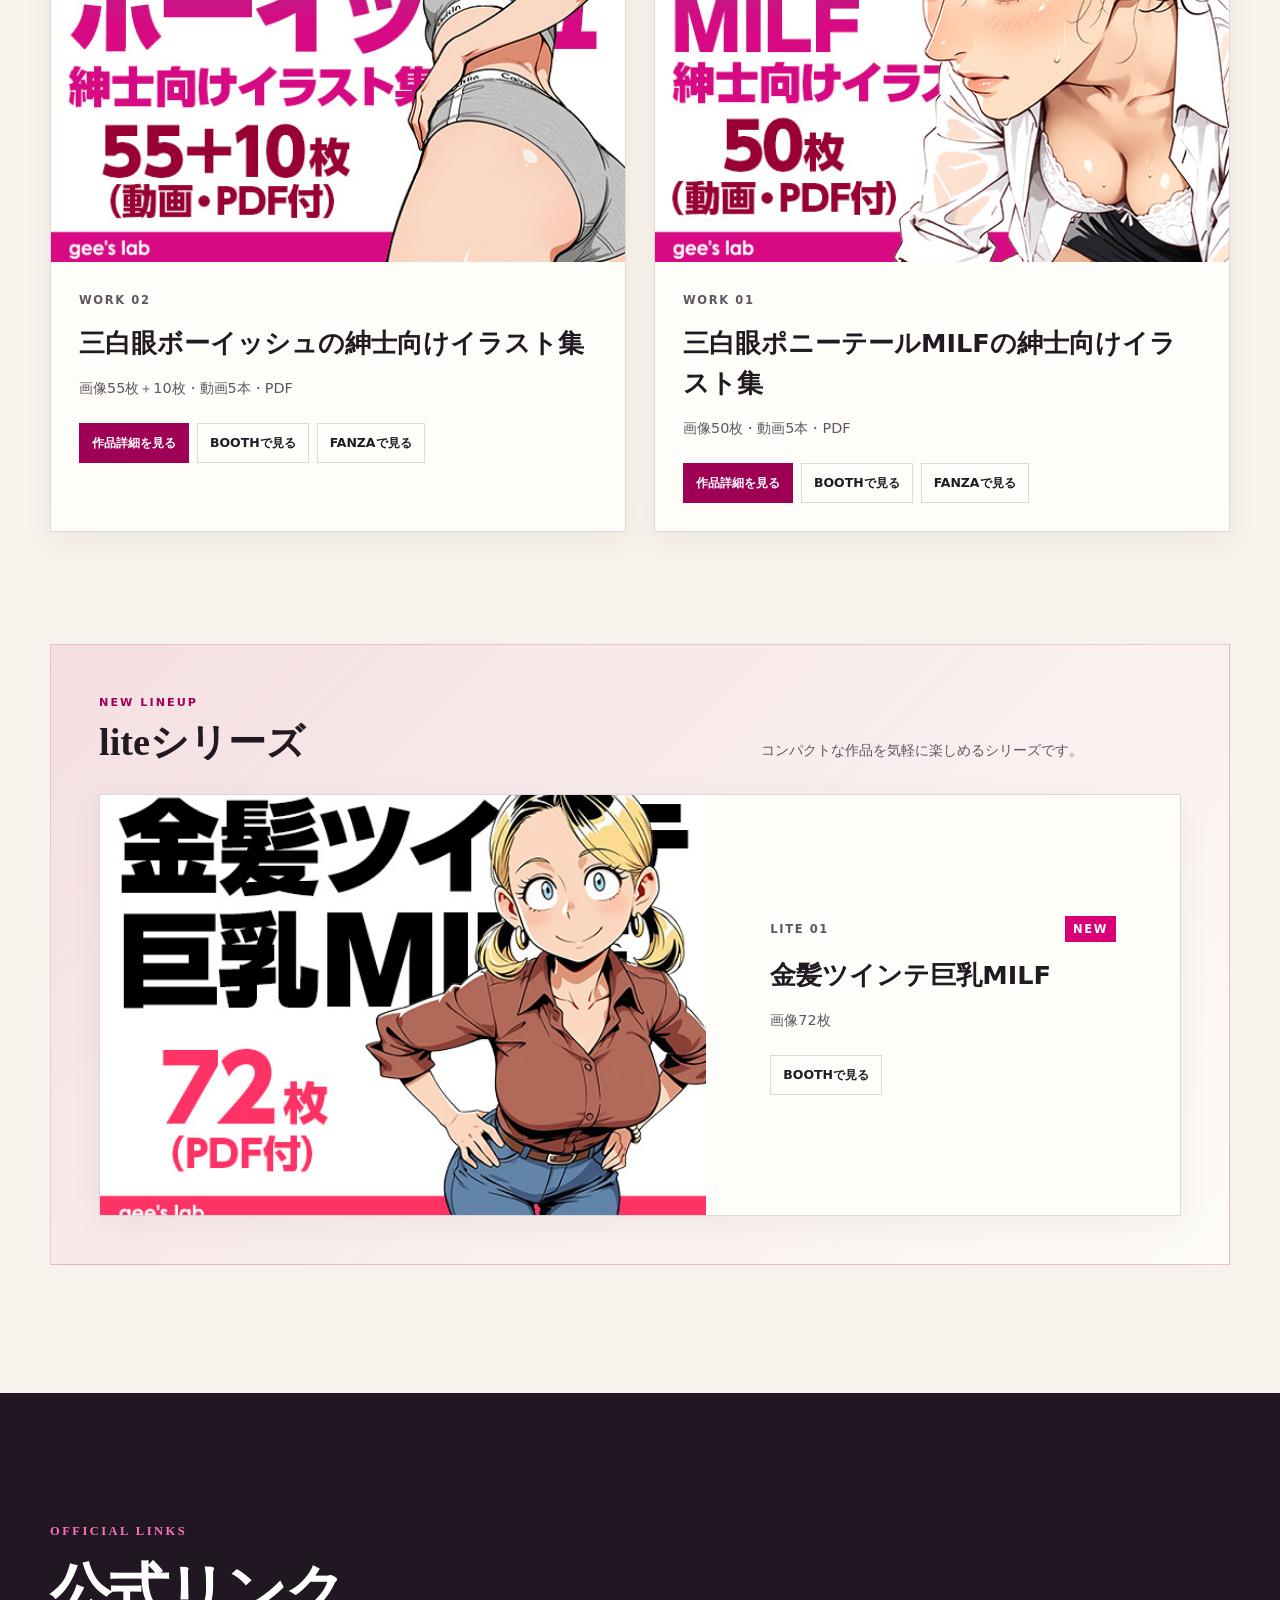
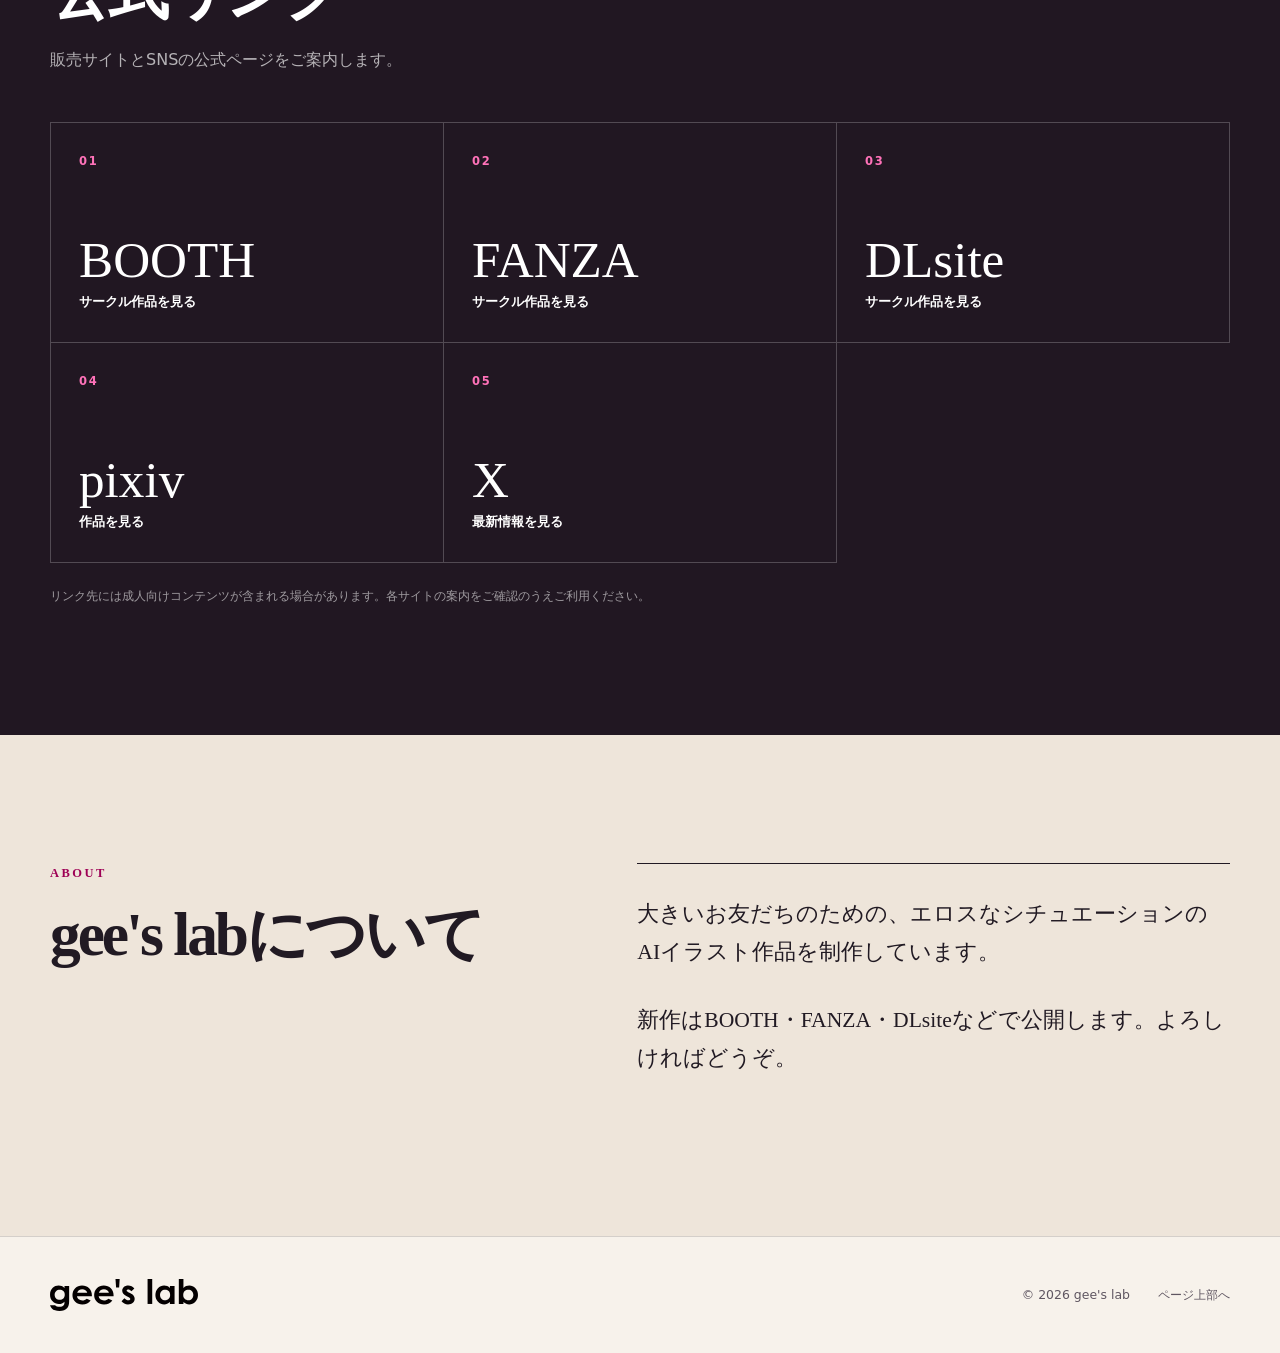
==== commit fbc6a570: "Add files via upload" ====
--- a/index.html
+++ b/index.html
@@ -106,7 +106,7 @@
       <div class="footer-meta"><span>© <span id="year"></span> gee's lab</span><a href="#top">ページ上部へ</a></div>
     </div>
   </footer>
-  <script src="js/catalog.js?v=20261105b"></script>
+  <script src="js/catalog.js?v=20261111"></script>
   <script src="js/main.js?v=20261015"></script>
 </body>
 </html>
